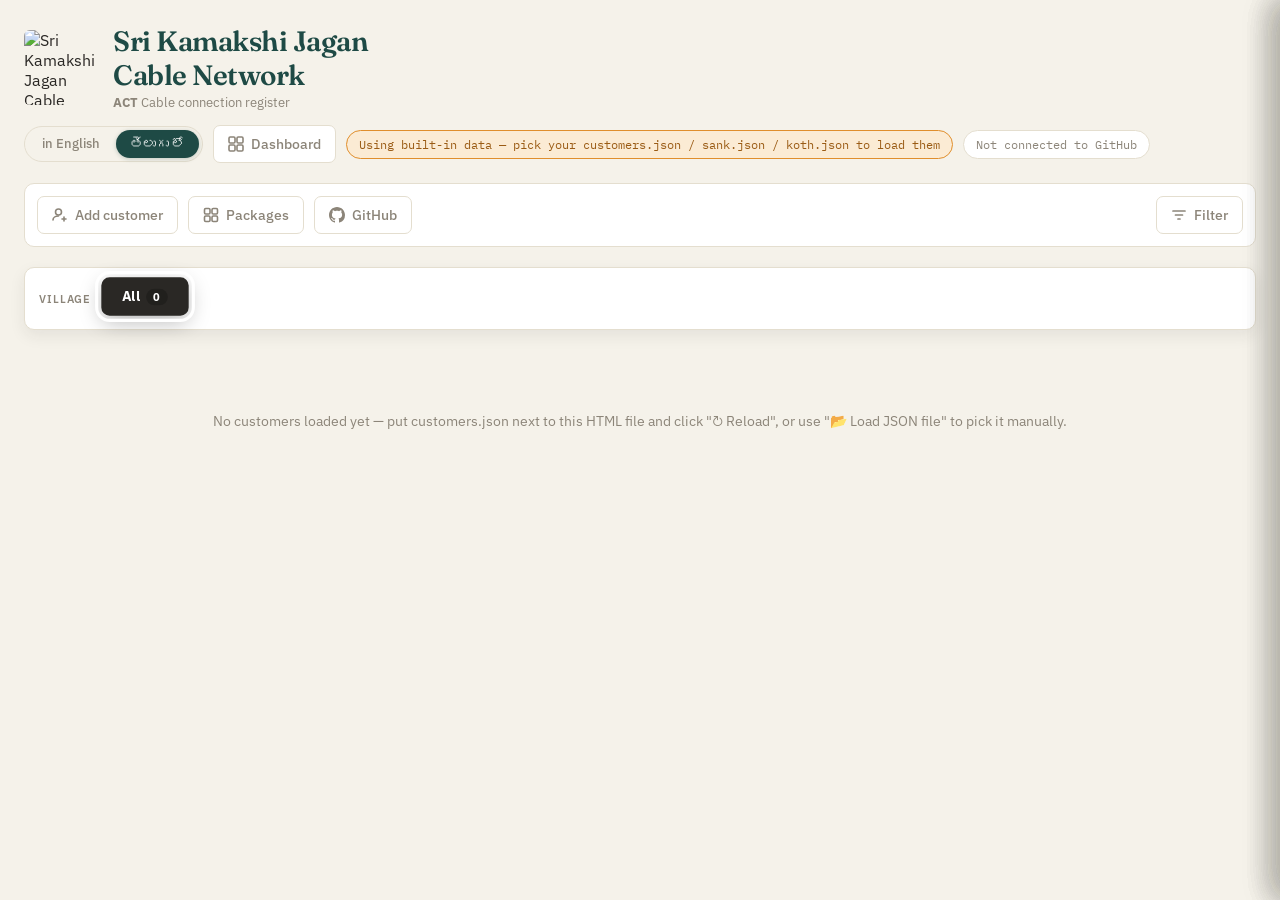
==== index.html @ 8966871b "Add files via upload" ====
<!DOCTYPE html>
<html lang="en">
<head>
<meta charset="UTF-8">
<meta name="viewport" content="width=device-width, initial-scale=1.0">
<title>SKJCN - ACT customers list</title>
<link rel="preconnect" href="https://fonts.googleapis.com">
<link rel="preconnect" href="https://fonts.gstatic.com" crossorigin>
<link href="https://fonts.googleapis.com/css2?family=Fraunces:opsz,wght@9..144,500;9..144,600;9..144,700&family=IBM+Plex+Sans:wght@400;500;600&family=IBM+Plex+Mono:wght@400;500&display=swap" rel="stylesheet">
<style>
  :root{
    --bg:#F5F2EA;
    --surface:#FFFFFF;
    --ink:#2A2825;
    --muted:#8C8579;
    --border:#E4DECF;
    --primary:#1E4A45;
    --primary-light:#2F6B63;
    --accent:#E08E2C;
    --accent-soft:#FBEBD4;
    --accent-ink:#9A5B14;
    --success:#4A7C59;
    --success-soft:#E4EFE6;
    --danger:#C1543A;
    --danger-soft:#F6E1DA;
    --radius:10px;
    --font-display:'Fraunces',serif;
    --font-body:'IBM Plex Sans',sans-serif;
    --font-mono:'IBM Plex Mono',monospace;
  }
  *{box-sizing:border-box;}
  body{
    margin:0;
    padding:24px;
    font-family:var(--font-body);
    background:var(--bg);
    color:var(--ink);
    -webkit-font-smoothing:antialiased;
  }
  .app{max-width:1240px;margin:0 auto;display:flex;flex-direction:column;gap:20px;}

  /* ── Collapsible top section (header + dashboard + toolbar) ──
     Used for "village focus mode": collapses away when a specific
     village is selected so the cards take over the screen. */
  .collapsible-top{
    display:grid;
    grid-template-rows:1fr;
    transition:grid-template-rows .38s cubic-bezier(.4,0,.2,1), opacity .28s ease, margin-bottom .38s ease;
    opacity:1;
    margin-bottom:0;
  }
  .collapsible-top.collapsed{
    grid-template-rows:0fr;
    opacity:0;
    margin-bottom:-20px; /* cancel out the .app flex gap so cards snap up flush */
    pointer-events:none;
  }
  .collapsible-inner{
    overflow:hidden;
    min-height:0;
    display:flex;flex-direction:column;gap:20px;
  }

  /* Topbar */
  .topbar{display:flex;justify-content:space-between;align-items:center;flex-wrap:wrap;gap:14px;}
  .brand{display:flex;align-items:center;gap:14px;}
  .brand img{flex-shrink:0;object-fit:contain;border-radius:6px;}
  .brand h1{font-family:var(--font-display);font-size:28px;font-weight:600;margin:0;color:var(--primary);letter-spacing:-0.5px;}
  .brand p{margin:2px 0 0;font-size:13px;color:var(--muted);}
  .topbar-actions{display:flex;gap:10px;align-items:center;flex-wrap:wrap;}
  .sync-pill{font-size:12px;padding:6px 12px;border-radius:99px;background:var(--surface);border:1px solid var(--border);color:var(--muted);font-family:var(--font-mono);}
  .sync-pill.connected{color:var(--success);border-color:var(--success);background:var(--success-soft);}
  .sync-pill.dirty{color:var(--accent-ink);border-color:var(--accent);background:var(--accent-soft);}

  /* Dashboard section collapse */
  .stats-grid{
    display:grid;grid-template-columns:repeat(auto-fit,minmax(150px,1fr));gap:12px;
    overflow:hidden;
    max-height:500px;
    opacity:1;
    transform:translateY(0);
    margin-top:0;
    transition:max-height .35s cubic-bezier(.4,0,.2,1),
               opacity .3s ease,
               transform .35s cubic-bezier(.4,0,.2,1),
               margin-top .35s cubic-bezier(.4,0,.2,1);
  }
  .stats-grid.hidden{
    max-height:0;
    opacity:0;
    transform:translateY(-8px);
    margin-top:-20px;
    gap:0;
    pointer-events:none;
  }
  .stat-card{background:var(--surface);border:1px solid var(--border);border-radius:var(--radius);padding:14px 18px;}
  .stat-value{display:block;font-family:var(--font-display);font-size:30px;font-weight:600;color:var(--primary);line-height:1.1;}
  .stat-label{font-size:11px;color:var(--muted);text-transform:uppercase;letter-spacing:.07em;margin-top:4px;display:block;}

  /* Toolbar */
  .toolbar{display:flex;gap:10px;flex-wrap:wrap;align-items:center;background:var(--surface);padding:12px;border-radius:var(--radius);border:1px solid var(--border);}
  /* Language toggle pill (dark/light mode style) */
  .lang-toggle{
    display:inline-flex;align-items:center;
    background:var(--bg);border:1px solid var(--border);
    border-radius:99px;padding:3px;gap:2px;
    flex-shrink:0;
  }
  .lang-option{
    font-family:var(--font-body);font-size:13px;font-weight:500;
    padding:6px 14px;border-radius:99px;border:none;
    cursor:pointer;transition:all .2s;line-height:1.2;
    background:transparent;color:var(--muted);
  }
  .lang-option.lang-active{
    background:var(--primary);color:#fff;
    box-shadow:0 1px 4px rgba(30,74,69,.25);
    cursor:default;
  }
  .lang-option:not(.lang-active):hover{
    background:var(--border);color:var(--ink);
  }
  .field{padding:9px 12px;border:1px solid var(--border);border-radius:7px;font-family:var(--font-body);font-size:14px;background:var(--bg);color:var(--ink);}
  .toolbar input[type=search]{flex:1 1 180px;}
  .toolbar select{flex:0 1 150px;}
  .spacer{flex:1;}

  /* Buttons */
  .btn{font-family:var(--font-body);font-size:14px;padding:9px 18px;border-radius:7px;border:1px solid transparent;cursor:pointer;font-weight:500;transition:all .15s;}
  .btn-primary{background:var(--primary);color:#fff;}
  .btn-primary:hover{background:var(--primary-light);}
  .btn-secondary{background:var(--accent-soft);color:var(--accent-ink);border-color:var(--accent);}
  .btn-secondary:hover{background:#f7dcb3;}
  .btn-ghost{background:transparent;color:var(--muted);border-color:var(--border);}
  .btn-ghost:hover{background:var(--bg);color:var(--ink);}
  .icon-btn{background:none;border:none;cursor:pointer;font-size:16px;padding:4px 6px;border-radius:5px;color:var(--muted);}
  .icon-btn:hover{background:var(--bg);color:var(--ink);}

  /* Signal status */
  .signal{display:inline-flex;align-items:flex-end;gap:2px;height:14px;}
  .signal span{width:3px;border-radius:1px;background:var(--border);display:block;}
  .signal span:nth-child(1){height:35%;}
  .signal span:nth-child(2){height:58%;}
  .signal span:nth-child(3){height:80%;}
  .signal span:nth-child(4){height:100%;}
  .signal.active span{background:var(--success);}
  .signal.inactive span:nth-child(1){background:var(--danger);}

  /* Card grid */
  .cards-wrap{display:flex;flex-direction:column;gap:0;}
  .cards-grid{
    display:flex;
    flex-wrap:wrap;
    align-items:flex-start;
    gap:14px;
    padding:0;
  }

  /* Each card is 100% on mobile/tablet, ~50% on laptop */
  .customer-card{
    background:var(--surface);
    border:1px solid var(--border);
    border-radius:var(--radius);
    overflow:hidden;
    flex: 1 1 100%;
  }
  @media(min-width:1024px){
    .customer-card{ flex: 1 1 calc(50% - 7px); max-width:calc(50% - 7px); }
  }

  /* Card face — always visible */
  .card-face{
    display:flex;
    align-items:center;
    gap:14px;
    padding:14px 16px;
    cursor:pointer;
    user-select:none;
    position:relative;
  }
  .card-face:hover{ background:var(--bg); }

  .card-avatar-wrap{
    position:relative;flex-shrink:0;
    width:54px;height:54px;
    display:flex;align-items:center;justify-content:center;
    border-radius:50%;
    padding:3px;
  }
  .card-avatar-wrap.active{ box-shadow:0 0 0 2.5px var(--success); }
  .card-avatar-wrap.inactive{ box-shadow:0 0 0 2.5px var(--danger); }
  .card-avatar{
    width:48px;height:48px;border-radius:50%;
    display:flex;align-items:center;justify-content:center;
    font-family:var(--font-mono);font-size:11px;font-weight:600;
    white-space:nowrap;overflow:hidden;text-overflow:ellipsis;
    padding:0 4px;
  }
  .card-main{ flex:1; min-width:0; }
  .card-name{
    font-size:15px;font-weight:600;color:var(--ink);
    white-space:nowrap;overflow:hidden;text-overflow:ellipsis;
  }
  .card-id{
    font-family:var(--font-mono);font-size:11.5px;color:var(--muted);margin-top:1px;
  }
  .card-price{
    font-family:var(--font-body);font-size:14px;font-weight:500;
    color:#2A2825;white-space:nowrap;flex-shrink:0;
    text-transform:uppercase;letter-spacing:.12em;
  }
  /* View Details button on card */
  .card-view-btn{
    flex-shrink:0;margin-left:6px;
    font-family:var(--font-body);font-size:12px;font-weight:500;
    padding:6px 12px;border-radius:7px;border:1px solid var(--border);
    background:var(--bg);color:var(--muted);cursor:pointer;
    transition:background .15s, color .15s, border-color .15s;
    white-space:nowrap;
  }
  .card-view-btn:hover{
    background:var(--primary);color:#fff;border-color:var(--primary);
  }
  /* Status dot on card face */
  .card-status-dot{
    width:8px;height:8px;border-radius:50%;flex-shrink:0;
    background:var(--border);
  }
  .card-status-dot.active{ background:var(--success); }
  .card-status-dot.inactive{ background:var(--danger); }




  .phone-copy{
    display:inline-flex;align-items:center;gap:6px;
    cursor:pointer;position:relative;
    border-radius:5px;padding:2px 6px;margin:-2px -6px;
    transition:background .15s;
  }
  .phone-copy:hover{ background:var(--bg); }
  .copy-icon{
    opacity:0;transition:opacity .15s;
    display:flex;align-items:center;
  }
  .phone-copy:hover .copy-icon{ opacity:1; }

  /* Clickable phone number → dial */
  .phone-link{
    color:var(--primary);text-decoration:none;font-family:var(--font-mono);font-size:12.5px;
    display:inline-flex;align-items:center;gap:4px;
    border-radius:5px;padding:2px 6px;margin:-2px -6px;
    transition:background .15s, color .15s;
  }
  .phone-link:hover{background:var(--success-soft);color:var(--success);}
  .copy-toast{
    position:fixed;bottom:24px;left:50%;transform:translateX(-50%);
    background:var(--ink);color:#fff;font-size:13px;font-family:var(--font-body);
    padding:8px 16px;border-radius:99px;pointer-events:none;
    opacity:0;transition:opacity .2s;z-index:999;white-space:nowrap;
  }
  .copy-toast.show{ opacity:1; }

  .empty-state{padding:48px 20px;text-align:center;color:var(--muted);font-size:14px;}
  .hidden{display:none !important;}

  /* Modals */
  .modal-overlay{position:fixed;inset:0;background:rgba(40,35,28,.45);display:flex;align-items:center;justify-content:center;padding:20px;z-index:50;}
  .modal{background:var(--surface);border-radius:var(--radius);padding:26px;max-width:580px;width:100%;max-height:88vh;overflow-y:auto;}
  .modal h2{font-family:var(--font-display);margin:0;color:var(--primary);font-size:22px;font-weight:600;}
  .hint{font-size:13px;color:var(--muted);margin:8px 0;line-height:1.5;}
  .form-grid{display:grid;grid-template-columns:1fr 1fr;gap:12px;margin:16px 0;}
  .form-grid label{display:flex;flex-direction:column;gap:5px;font-size:12px;color:var(--muted);font-weight:500;}
  .form-grid label.full{grid-column:1/-1;}
  .form-grid input,.form-grid select,.form-grid textarea{font-family:var(--font-body);padding:9px 11px;border:1px solid var(--border);border-radius:7px;font-size:14px;color:var(--ink);background:var(--bg);}
  .form-grid textarea{resize:vertical;min-height:60px;}
  .modal-actions{display:flex;justify-content:flex-end;gap:8px;margin-top:6px;flex-wrap:wrap;}

  .pkg-row{display:flex;align-items:center;justify-content:space-between;padding:10px 0;border-bottom:1px solid var(--border);font-size:14px;gap:10px;}
  .pkg-row:last-child{border-bottom:none;}

  .gh-log{font-family:var(--font-mono);font-size:12px;background:var(--bg);border:1px solid var(--border);border-radius:7px;padding:10px;min-height:40px;max-height:120px;overflow-y:auto;color:var(--muted);white-space:pre-wrap;margin-top:4px;}
  .gh-log.error{color:var(--danger);}

  /* Customer details modal */
  .details-modal{max-width:420px;}
  .status-badge{display:inline-block;font-size:12px;font-weight:600;padding:3px 10px;border-radius:99px;margin:6px 0 10px;}
  .status-badge.active{background:var(--success-soft);color:var(--success);}
  .status-badge.inactive{background:var(--danger-soft);color:var(--danger);}
  .detail-rows{display:flex;flex-direction:column;margin:6px 0 4px;}
  .detail-row{display:flex;justify-content:space-between;align-items:center;padding:9px 0;border-bottom:1px solid var(--border);font-size:14px;gap:10px;}
  .detail-row:last-child{border-bottom:none;}
  .detail-label{color:var(--muted);font-weight:600;text-transform:uppercase;font-size:11px;letter-spacing:.05em;white-space:nowrap;}
  .detail-value{color:var(--ink);text-align:right;}
  .detail-value.mono{font-family:var(--font-mono);font-weight:600;color:var(--primary);}
  .danger-text{color:var(--danger);border-color:var(--danger-soft);}
  .danger-text:hover{background:var(--danger-soft);}

  @media (max-width:640px){
    body{padding:14px;}
    .form-grid{grid-template-columns:1fr;}
    .modal{padding:18px;}
  }

  /* ── Filter icon button ── */
  .filter-btn{
    display:inline-flex;align-items:center;gap:7px;
    padding:9px 14px;border-radius:7px;
    border:1px solid var(--border);
    background:var(--surface);color:var(--muted);
    font-family:var(--font-body);font-size:14px;font-weight:500;
    cursor:pointer;transition:background .15s,color .15s,border-color .15s;
    flex-shrink:0;
  }
  .filter-btn:hover{ background:var(--bg);color:var(--ink); }
  .filter-btn.active{ background:var(--primary);color:#fff;border-color:var(--primary); }
  .filter-btn-badge{
    min-width:18px;height:18px;padding:0 5px;border-radius:99px;
    background:var(--accent);color:#fff;
    font-size:11px;font-weight:700;line-height:18px;text-align:center;
    display:none;
  }
  .filter-btn.active .filter-btn-badge{ background:rgba(255,255,255,0.3); }
  .filter-btn-badge.show{ display:inline-block; }

  /* ── Drawer overlay ── */
  .drawer-overlay{
    position:fixed;inset:0;
    background:rgba(42,40,37,.4);
    z-index:60;
    opacity:0;pointer-events:none;
    transition:opacity .25s ease;
  }
  .drawer-overlay.open{ opacity:1;pointer-events:auto; }

  /* ── Drawer panel ── */
  .drawer{
    position:fixed;top:0;right:0;bottom:0;
    width:300px;
    background:var(--surface);
    border-left:1px solid var(--border);
    box-shadow:-8px 0 32px rgba(42,40,37,.12);
    z-index:61;
    display:flex;flex-direction:column;
    transform:translateX(100%);
    transition:transform .28s cubic-bezier(.4,0,.2,1);
  }
  .drawer.open{ transform:translateX(0); }

  .drawer-header{
    display:flex;align-items:center;justify-content:space-between;
    padding:20px 20px 16px;
    border-bottom:1px solid var(--border);
    flex-shrink:0;
  }
  .drawer-title{
    font-family:var(--font-display);font-size:18px;font-weight:600;
    color:var(--primary);letter-spacing:-.3px;margin:0;
  }
  .drawer-close{
    width:32px;height:32px;border-radius:7px;
    border:1px solid var(--border);background:var(--bg);
    color:var(--muted);font-size:18px;line-height:1;
    cursor:pointer;display:flex;align-items:center;justify-content:center;
    transition:background .15s,color .15s;flex-shrink:0;
  }
  .drawer-close:hover{ background:var(--ink);color:#fff;border-color:var(--ink); }

  .drawer-body{
    flex:1;overflow-y:auto;
    padding:20px;
    display:flex;flex-direction:column;gap:18px;
  }

  .drawer-group{ display:flex;flex-direction:column;gap:6px; }
  .drawer-label{
    font-size:11px;font-weight:600;color:var(--muted);
    text-transform:uppercase;letter-spacing:.08em;
  }
  .drawer-input{
    width:100%;padding:9px 12px;
    border:1px solid var(--border);border-radius:7px;
    font-family:var(--font-body);font-size:14px;
    background:var(--bg);color:var(--ink);
    transition:border-color .15s,box-shadow .15s;
  }
  .drawer-input:focus{
    outline:none;border-color:var(--primary);
    box-shadow:0 0 0 3px rgba(30,74,69,.1);
  }

  .drawer-footer{
    padding:16px 20px;border-top:1px solid var(--border);
    display:flex;gap:8px;flex-shrink:0;
  }
  .drawer-footer .btn{ flex:1;text-align:center; }

  /* ── Village filter strip ── */
  .village-filter-strip{
    display:flex;
    flex-wrap:wrap;
    gap:8px;
    align-items:center;
    background:var(--surface);
    border:1px solid var(--border);
    border-radius:var(--radius);
    padding:12px 14px;
    position:sticky;
    top:0;
    z-index:40;
    box-shadow:0 6px 16px rgba(42,40,37,.08);
  }
  .village-filter-strip .vf-label{
    font-size:11px;font-weight:600;color:var(--muted);
    text-transform:uppercase;letter-spacing:.08em;
    margin-right:4px;flex-shrink:0;
    align-self:center;
  }
  .vf-btn{
    display:inline-flex;align-items:center;gap:6px;
    font-family:var(--font-body);font-size:13px;font-weight:700;
    padding:8px 18px;
    border-radius:8px;
    border:2px solid transparent;
    cursor:pointer;
    transition:transform .15s cubic-bezier(.4,0,.2,1),
               box-shadow .15s cubic-bezier(.4,0,.2,1),
               outline .1s,
               opacity .15s;
    white-space:nowrap;
    user-select:none;
    opacity:1;
    outline:3px solid transparent;
    outline-offset:2px;
  }
  .vf-btn:hover{
    transform:translateY(-2px);
    box-shadow:0 6px 18px rgba(0,0,0,.22);
  }
  .vf-btn:active{ transform:translateY(0); box-shadow:none; }

  /* Active state — thick glowing outline ring around the button */
  .vf-btn.vf-active{
    transform:translateY(-2px) scale(1.04);
    box-shadow:0 6px 20px rgba(0,0,0,.28);
    outline:3px solid currentColor;
    outline-offset:3px;
    opacity:1;
  }
  /* Inactive — slightly faded but fully readable */
  .vf-btn.vf-inactive{
    opacity:.6;
    box-shadow:none;
    transform:none;
  }
  .vf-btn.vf-inactive:hover{
    opacity:1;
    transform:translateY(-2px);
    box-shadow:0 6px 18px rgba(0,0,0,.22);
  }
  .vf-count{
    font-size:11px;font-weight:700;
    padding:1px 7px;border-radius:99px;
    background:rgba(0,0,0,.2);
    letter-spacing:.01em;
  }
</style>
</head>
<body>
<div class="app">

  <div class="collapsible-top" id="collapsibleTop">
  <div class="collapsible-inner">

  <header class="topbar">
    <div class="brand">
      <img src="tv.png" width="75" height="75" alt="Sri Kamakshi Jagan Cable Network logo">
      <div>
        <h1>Sri Kamakshi Jagan <br>Cable Network</h1>
        <p><b>ACT</b> Cable connection register</p>
      </div>
    </div>
    <div class="topbar-actions">
      <div class="lang-toggle" id="langToggle">
        <button class="lang-option" id="langEnBtn" onclick="setLang('en')" title="Show in English">in English</button>
        <button class="lang-option lang-active" id="langTeBtn" onclick="setLang('te')" title="తెలుగులో చూపించు">తెలుగు లో</button>
      </div>
      <button class="filter-btn" id="dashboardBtn" title="Toggle dashboard">
        <svg width="16" height="16" viewBox="0 0 16 16" fill="none" xmlns="http://www.w3.org/2000/svg">
          <rect x="1" y="1" width="6" height="6" rx="1.2" stroke="currentColor" stroke-width="1.6"/>
          <rect x="9" y="1" width="6" height="6" rx="1.2" stroke="currentColor" stroke-width="1.6"/>
          <rect x="1" y="9" width="6" height="6" rx="1.2" stroke="currentColor" stroke-width="1.6"/>
          <rect x="9" y="9" width="6" height="6" rx="1.2" stroke="currentColor" stroke-width="1.6"/>
        </svg>
        Dashboard
      </button>
      <span class="sync-pill" id="fileSyncStatus">Loading customers.json…</span>
      <span class="sync-pill" id="syncStatus">Not connected to GitHub</span>
      <input type="file" id="jsonFileInput" accept="application/json,.json" style="display:none;">
      <input type="file" id="sankFileInput" accept="application/json,.json" style="display:none;">
      <input type="file" id="kothFileInput" accept="application/json,.json" style="display:none;">
    </div>
  </header>

  <section class="stats-grid hidden" id="dashboardSection">
    <div class="stat-card"><span class="stat-value" id="statTotal">0</span><span class="stat-label">Total connections</span></div>
    <div class="stat-card"><span class="stat-value" id="statActive">0</span><span class="stat-label">Active</span></div>
    <div class="stat-card"><span class="stat-value" id="statInactive">0</span><span class="stat-label">Inactive</span></div>
    <div class="stat-card"><span class="stat-value" id="statVillages">0</span><span class="stat-label">Villages</span></div>
    <div class="stat-card"><span class="stat-value" id="statRevenue">₹0</span><span class="stat-label">Monthly revenue (active)</span></div>
  </section>

  <section class="toolbar">
    <button class="filter-btn" id="addCustomerBtn">
      <svg width="16" height="16" viewBox="0 0 16 16" fill="none" xmlns="http://www.w3.org/2000/svg">
        <circle cx="6.5" cy="5" r="3" stroke="currentColor" stroke-width="1.6"/>
        <path d="M1 13c0-2.5 2.5-4 5.5-4" stroke="currentColor" stroke-width="1.6" stroke-linecap="round"/>
        <path d="M12 10v4M10 12h4" stroke="currentColor" stroke-width="1.6" stroke-linecap="round"/>
      </svg>
      Add customer
    </button>
    <button class="filter-btn" id="managePackagesBtn">
      <svg width="16" height="16" viewBox="0 0 16 16" fill="none" xmlns="http://www.w3.org/2000/svg">
        <rect x="1.5" y="1.5" width="5.5" height="5.5" rx="1.2" stroke="currentColor" stroke-width="1.6"/>
        <rect x="9" y="1.5" width="5.5" height="5.5" rx="1.2" stroke="currentColor" stroke-width="1.6"/>
        <rect x="1.5" y="9" width="5.5" height="5.5" rx="1.2" stroke="currentColor" stroke-width="1.6"/>
        <rect x="9" y="9" width="5.5" height="5.5" rx="1.2" stroke="currentColor" stroke-width="1.6"/>
      </svg>
      Packages
    </button>
    <button class="filter-btn" id="ghDrawerBtn" title="GitHub &amp; file actions">
      <svg width="16" height="16" viewBox="0 0 16 16" fill="currentColor" xmlns="http://www.w3.org/2000/svg">
        <path fill-rule="evenodd" clip-rule="evenodd" d="M8 0C3.58 0 0 3.58 0 8c0 3.54 2.29 6.53 5.47 7.59.4.07.55-.17.55-.38 0-.19-.01-.82-.01-1.49-2.01.37-2.53-.49-2.69-.94-.09-.23-.48-.94-.82-1.13-.28-.15-.68-.52-.01-.53.63-.01 1.08.58 1.23.82.72 1.21 1.87.87 2.33.66.07-.52.28-.87.51-1.07-1.78-.2-3.64-.89-3.64-3.95 0-.87.31-1.59.82-2.15-.08-.2-.36-1.02.08-2.12 0 0 .67-.21 2.2.82.64-.18 1.32-.27 2-.27.68 0 1.36.09 2 .27 1.53-1.04 2.2-.82 2.2-.82.44 1.1.16 1.92.08 2.12.51.56.82 1.27.82 2.15 0 3.07-1.87 3.75-3.65 3.95.29.25.54.73.54 1.48 0 1.07-.01 1.93-.01 2.2 0 .21.15.46.55.38A8.013 8.013 0 0 0 16 8c0-4.42-3.58-8-8-8z"/>
      </svg>
      GitHub
    </button>
    <span class="spacer"></span>
    <button class="filter-btn" id="filterBtn" title="Search &amp; filter">
      <svg width="16" height="16" viewBox="0 0 16 16" fill="none" xmlns="http://www.w3.org/2000/svg">
        <path d="M2 4h12M4.5 8h7M7 12h2" stroke="currentColor" stroke-width="1.7" stroke-linecap="round"/>
      </svg>
      Filter
      <span class="filter-btn-badge" id="filterBtnBadge"></span>
    </button>
  </section>

  </div>
  </div>

  <section class="village-filter-strip" id="villageFilterStrip">
    <span class="vf-label">Village</span>
    <!-- populated by renderVillageFilter() -->
  </section>

  <section class="cards-wrap">
    <div class="cards-grid" id="cardsGrid"></div>
    <p class="empty-state hidden" id="emptyState">No connections match your filters.</p>
  </section>

</div>

<!-- Filter drawer -->
<div class="drawer-overlay" id="drawerOverlay"></div>
<aside class="drawer" id="filterDrawer">
  <div class="drawer-header">
    <h2 class="drawer-title">Filter &amp; Search</h2>
    <button class="drawer-close" id="drawerClose" title="Close">&#x2715;</button>
  </div>
  <div class="drawer-body">
    <div class="drawer-group">
      <label class="drawer-label" for="searchInput">Search</label>
      <input class="drawer-input" type="search" id="searchInput" placeholder="Name, phone or ID…">
    </div>
    <div class="drawer-group">
      <label class="drawer-label" for="villageFilter">Village</label>
      <select class="drawer-input" id="villageFilter"></select>
    </div>
    <div class="drawer-group">
      <label class="drawer-label" for="packageFilter">Package</label>
      <select class="drawer-input" id="packageFilter"></select>
    </div>
    <div class="drawer-group">
      <label class="drawer-label" for="statusFilter">Status</label>
      <select class="drawer-input" id="statusFilter">
        <option value="">All status</option>
        <option value="active">Active</option>
        <option value="inactive">Inactive</option>
      </select>
    </div>
  </div>
  <div class="drawer-footer">
    <button class="btn btn-ghost" id="drawerClearBtn">Clear all</button>
    <button class="btn btn-primary" id="drawerDoneBtn">Done</button>
  </div>
</aside>

<!-- Add / Edit customer drawer -->
<aside class="drawer" id="customerDrawer">
  <div class="drawer-header">
    <h2 class="drawer-title" id="customerModalTitle">Add customer</h2>
    <button class="drawer-close" id="cancelCustomerBtn" title="Close">&#x2715;</button>
  </div>
  <div class="drawer-body">
    <form id="customerForm" style="display:flex;flex-direction:column;gap:14px;">
      <div class="drawer-group">
        <label class="drawer-label" for="custName">Name</label>
        <input class="drawer-input" type="text" id="custName" required>
      </div>
      <div class="drawer-group">
        <label class="drawer-label" for="custPhone">Phone</label>
        <input class="drawer-input" type="tel" id="custPhone" required pattern="[0-9]{10}" title="10 digit mobile number">
      </div>
      <div class="drawer-group">
        <label class="drawer-label" for="custVillage">Village</label>
        <select class="drawer-input" id="custVillage" required></select>
      </div>
      <div class="drawer-group">
        <label class="drawer-label" for="custPackage">Package</label>
        <select class="drawer-input" id="custPackage"></select>
      </div>
      <div class="drawer-group">
        <label class="drawer-label" for="custStatus">Status</label>
        <select class="drawer-input" id="custStatus">
          <option value="active">Active</option>
          <option value="inactive">Inactive</option>
        </select>
      </div>
      <div class="drawer-group">
        <label class="drawer-label" for="custJoin">Joined</label>
        <input class="drawer-input" type="date" id="custJoin">
      </div>
      <div class="drawer-group">
        <label class="drawer-label" for="custExpiry">Expires</label>
        <input class="drawer-input" type="date" id="custExpiry">
      </div>
      <div class="drawer-group">
        <label class="drawer-label" for="custAddress">Address / notes</label>
        <textarea class="drawer-input" id="custAddress" style="resize:vertical;min-height:70px;"></textarea>
      </div>
      <div class="drawer-footer" style="padding:0;border:none;margin-top:4px;">
        <button type="submit" class="btn btn-primary" style="flex:1">Save customer</button>
      </div>
    </form>
  </div>
</aside>

<!-- Packages drawer -->
<aside class="drawer" id="packagesDrawer">
  <div class="drawer-header">
    <h2 class="drawer-title">Packages</h2>
    <button class="drawer-close" id="closePackagesBtn" title="Close">&#x2715;</button>
  </div>
  <div class="drawer-body">
    <p class="hint" style="margin:0">Package changes apply to every customer assigned to that package.</p>
    <div id="packagesList"></div>
    <div style="border-top:1px solid var(--border);padding-top:16px;display:flex;flex-direction:column;gap:12px;">
      <div class="drawer-group">
        <label class="drawer-label" for="pkgName">Name</label>
        <input class="drawer-input" type="text" id="pkgName" placeholder="e.g. Standard">
      </div>
      <div class="drawer-group">
        <label class="drawer-label" for="pkgSpeed">Speed</label>
        <input class="drawer-input" type="text" id="pkgSpeed" placeholder="e.g. 50 Mbps">
      </div>
      <div class="drawer-group">
        <label class="drawer-label" for="pkgPrice">Price (₹ / month)</label>
        <input class="drawer-input" type="number" id="pkgPrice" min="0" placeholder="e.g. 599">
      </div>
    </div>
  </div>
  <div class="drawer-footer">
    <button type="button" class="btn btn-secondary" id="addPackageBtn" style="flex:1">+ Add package</button>
  </div>
</aside>

<aside class="drawer" id="ghDrawer">
  <div class="drawer-header">
    <h2 class="drawer-title">GitHub &amp; Files</h2>
    <button class="drawer-close" id="closeGhDrawerBtn" title="Close">&#x2715;</button>
  </div>
  <div class="drawer-body">
    <p class="hint" style="margin:0">Load a register from your computer, re-check the files on disk, export, or connect to GitHub.</p>

    <div style="display:flex;flex-direction:column;gap:8px;">
      <label class="drawer-label">Local files</label>
      <button type="button" class="btn btn-ghost" id="loadJsonBtn" style="text-align:left;width:100%">📂 Load customers.json</button>
      <button type="button" class="btn btn-ghost" id="loadSankBtn" style="text-align:left;width:100%">📂 Load sank.json</button>
      <button type="button" class="btn btn-ghost" id="loadKothBtn" style="text-align:left;width:100%">📂 Load koth.json</button>
      <button type="button" class="btn btn-ghost" id="reloadJsonBtn" style="text-align:left;width:100%">↻ Reload from disk</button>
    </div>

    <div style="border-top:1px solid var(--border);padding-top:16px;display:flex;flex-direction:column;gap:8px;">
      <label class="drawer-label">Sync</label>
      <button type="button" class="btn btn-ghost" id="exportBtn" style="text-align:left;width:100%">⬇ Export JSON</button>
      <button type="button" class="btn btn-secondary" id="settingsBtn" style="text-align:left;width:100%">⚙ GitHub sync settings</button>
    </div>
  </div>
</aside>

<!-- GitHub settings modal -->
<div class="modal-overlay hidden" id="settingsModal">
  <div class="modal">
    <h2>GitHub sync</h2>
    <p class="hint">Connect this page to a GitHub repo to load and save the customer register as a JSON file. Use a fine-grained personal access token scoped only to this repo, with "Contents: Read and write" permission.</p>
    <div class="form-grid">
      <label>Repo owner
        <input type="text" id="ghOwner" placeholder="yourusername">
      </label>
      <label>Repository
        <input type="text" id="ghRepo" placeholder="my-customers">
      </label>
      <label>Customers file path
        <input type="text" id="ghPath" value="customers.json">
      </label>
      <label>Sankarapuram file path
        <input type="text" id="ghPathSank" value="sank.json">
      </label>
      <label>Kothuru file path
        <input type="text" id="ghPathKoth" value="koth.json">
      </label>
      <label>Branch
        <input type="text" id="ghBranch" value="main">
      </label>
      <label class="full">Personal access token
        <input type="password" id="ghToken" placeholder="ghp_…">
      </label>
    </div>
    <p class="hint">The token stays in this browser tab's memory only — it is never saved into this file or committed anywhere.</p>
    <div class="gh-log" id="ghLog">Ready.</div>
    <div class="modal-actions">
      <button type="button" class="btn btn-secondary" id="ghLoadBtn">Load from GitHub</button>
      <button type="button" class="btn btn-primary" id="ghSaveBtn">Save to GitHub</button>
      <button type="button" class="btn btn-ghost" id="closeSettingsBtn">Close</button>
    </div>
  </div>
</div>

<!-- Customer details modal -->
<div class="modal-overlay hidden" id="customerDetailsModal">
  <div class="modal details-modal" style="position:relative;">
    <button type="button" id="closeDetailsBtn" title="Close" style="
      position:absolute;top:14px;right:14px;
      background:var(--primary);border:none;cursor:pointer;
      font-size:18px;line-height:1;color:#fff;
      padding:0;border-radius:50%;
      display:flex;align-items:center;justify-content:center;
      width:34px;height:34px;
      transition:background .15s;
    " onmouseover="this.style.background='var(--primary-light)'"
       onmouseout="this.style.background='var(--primary)'">&#x2715;</button>
    <h2 id="detailsName">Customer</h2>
    <span class="status-badge" id="detailsStatus"></span>
    <div class="detail-rows" id="detailsRows"></div>
    <div style="display:flex;justify-content:space-between;align-items:center;margin-top:14px;gap:8px;">
      <button type="button" class="btn btn-ghost" id="detailsEditBtn">✎ Edit</button>
      <button type="button" class="btn btn-ghost danger-text" id="detailsDeleteBtn">Strike out</button>
    </div>
  </div>
</div>

<div class="copy-toast" id="copyToast">Copied!</div>

<script>
/* ---------------------------------------------------------------
   No data is stored in this file. Everything you see is loaded
   live from customers.json (next to this HTML file) — add, edit,
   or remove customers there and this page will pick it up.
--------------------------------------------------------------- */
const DEFAULT_DATA = {"packages":[],"customers":[],"villages":[]};
let appData = JSON.parse(JSON.stringify(DEFAULT_DATA));

let ghConfig = { owner:'', repo:'', path:'customers.json', sankPath:'sank.json', kothPath:'koth.json', branch:'main', token:'' };
let currentSha = null;       // sha for customers.json on GitHub
let currentShaSank = null;   // sha for sank.json on GitHub
let currentShaKoth = null;   // sha for koth.json on GitHub
let dirty = false;
let editingCustomerId = null;
let editingPackageId = null;

/* ---------------------------------------------------------------
   customers.json file sync
   - On load, tries to fetch customers.json sitting next to this
     HTML file (works when both files are served over http/https,
     e.g. via a local server or a web host).
   - Polls every few seconds and silently re-renders if the file
     on disk changed (skipped while you have unsaved edits open).
   - If fetch can't reach the file (most browsers block fetch()
     for local file:// pages), falls back to the "Load JSON file"
     picker below, which reads any customers.json you choose with
     no server needed.
--------------------------------------------------------------- */
const JSON_FILE_NAME = 'customers.json';
const SANK_FILE_NAME = 'sank.json';
const SANK_VILLAGE_ID = 'sank'; // villageId used for Sankarapuram in sank.json
const KOTH_FILE_NAME = 'koth.json';
const KOTH_VILLAGE_ID = 'koth'; // villageId used for Kothuru in koth.json
let lastLoadedJsonText = JSON.stringify(DEFAULT_DATA);
let lastLoadedSankText = null; // null = not loaded yet (sank.json is optional)
let lastLoadedKothText = null; // null = not loaded yet (koth.json is optional)
let fileSyncMode = 'pending'; // 'fetch' | 'manual' | 'pending'
let filePollTimer = null;

// Raw (untagged) data as last read from each file, kept so we can
// re-export each file in its own original shape.
let rawCustomersData = null;
let rawSankData = null;
let rawKothData = null;

function isValidRegister(parsed){
  return parsed && Array.isArray(parsed.customers) && Array.isArray(parsed.packages);
  // villages array is optional but supported
}

/* ---------------------------------------------------------------
   Merging customers.json + sank.json into one working appData.
   Every customer/village gets a hidden _file tag so we know which
   file it belongs to when saving, exporting, or syncing to GitHub.
--------------------------------------------------------------- */
function tagCustomers(list, file){
  return (list || []).map(c => ({ ...c, _file: file }));
}
function tagVillages(list, file){
  return (list || []).map(v => ({ ...v, _file: file }));
}
/* sank.json / koth.json use "id" (plain running number) + "box_no"
   (the actual box/meter number) instead of the single "box_id" field
   the rest of the app keys off of. Normalize here so cards, search,
   edit and delete all work the same way regardless of source file. */
function normalizeLegacyCustomer(c){
  const boxId = (c.box_no && String(c.box_no).trim()) ? c.box_no : c.id;
  return { ...c, box_id: boxId };
}
const normalizeSankCustomer = normalizeLegacyCustomer; // kept for backwards compatibility
function mergeRegisters(customersData, sankData, kothData){
  const base = customersData || DEFAULT_DATA;
  const sank = sankData || { packages: [], villages: [], customers: [] };
  const koth = kothData || { packages: [], villages: [], customers: [] };

  // Packages: merge by id, customers.json's version wins on conflict.
  const pkgMap = new Map();
  (base.packages || []).forEach(p => pkgMap.set(p.id, p));
  (sank.packages || []).forEach(p => { if (!pkgMap.has(p.id)) pkgMap.set(p.id, p); });
  (koth.packages || []).forEach(p => { if (!pkgMap.has(p.id)) pkgMap.set(p.id, p); });

  // Villages: merge by villageId, tag each with its source file.
  const villageMap = new Map();
  tagVillages(base.villages, JSON_FILE_NAME).forEach(v => villageMap.set(v.villageId, v));
  tagVillages(sank.villages, SANK_FILE_NAME).forEach(v => { if (!villageMap.has(v.villageId)) villageMap.set(v.villageId, v); });
  tagVillages(koth.villages, KOTH_FILE_NAME).forEach(v => { if (!villageMap.has(v.villageId)) villageMap.set(v.villageId, v); });

  const customers = [
    ...tagCustomers(base.customers, JSON_FILE_NAME),
    ...tagCustomers((sank.customers || []).map(normalizeLegacyCustomer), SANK_FILE_NAME),
    ...tagCustomers((koth.customers || []).map(normalizeLegacyCustomer), KOTH_FILE_NAME)
  ];

  return {
    packages: [...pkgMap.values()],
    villages: [...villageMap.values()],
    customers
  };
}
function stripFileTag(obj){
  const { _file, ...rest } = obj;
  return rest;
}
function stripLegacyNormalization(obj){
  const { _file, box_id, ...rest } = obj;
  return rest;
}
const stripSankNormalization = stripLegacyNormalization; // kept for backwards compatibility
/* Rebuild the three source-file objects (in their original shape)
   from the current merged appData — used for export & GitHub save. */
function splitAppDataByFile(){
  const custCustomers = appData.customers.filter(c => c._file !== SANK_FILE_NAME && c._file !== KOTH_FILE_NAME).map(stripFileTag);
  const sankCustomers  = appData.customers.filter(c => c._file === SANK_FILE_NAME).map(stripLegacyNormalization);
  const kothCustomers  = appData.customers.filter(c => c._file === KOTH_FILE_NAME).map(stripLegacyNormalization);
  const custVillages = appData.villages.filter(v => v._file !== SANK_FILE_NAME && v._file !== KOTH_FILE_NAME).map(stripFileTag);
  const sankVillages  = appData.villages.filter(v => v._file === SANK_FILE_NAME).map(stripFileTag);
  const kothVillages  = appData.villages.filter(v => v._file === KOTH_FILE_NAME).map(stripFileTag);
  const packages = appData.packages.map(p => ({ ...p }));

  const customersJson = { packages, villages: custVillages, customers: custCustomers };
  const sankJson = { packages, villages: sankVillages, customers: sankCustomers };
  const kothJson = { packages, villages: kothVillages, customers: kothCustomers };
  return { customersJson, sankJson, kothJson };
}

function setFileSyncStatus(text, kind){
  const pill = document.getElementById('fileSyncStatus');
  if (!pill) return;
  pill.textContent = text;
  pill.classList.remove('connected','dirty');
  if (kind === 'ok') pill.classList.add('connected');
  if (kind === 'warn') pill.classList.add('dirty');
}

async function fetchJsonFile(fileName){
  const res = await fetch(fileName + '?t=' + Date.now(), { cache: 'no-store' });
  if (!res.ok) throw new Error('HTTP ' + res.status);
  const text = await res.text();
  const parsed = JSON.parse(text);
  if (!isValidRegister(parsed)) throw new Error(`${fileName} is missing "customers"/"packages" arrays`);
  return { text, parsed };
}

async function fetchCustomersJson(silent){
  const custResult = await fetchJsonFile(JSON_FILE_NAME).catch(err => ({ error: err }));
  const sankResult = await fetchJsonFile(SANK_FILE_NAME).catch(err => ({ error: err }));
  const kothResult = await fetchJsonFile(KOTH_FILE_NAME).catch(err => ({ error: err }));

  if (custResult.error && sankResult.error && kothResult.error){
    if (!silent){
      setFileSyncStatus(`Couldn't auto-load ${JSON_FILE_NAME}, ${SANK_FILE_NAME} or ${KOTH_FILE_NAME} (${custResult.error.message}). Use the "📂 Load…" buttons instead.`, 'warn');
    }
    return false;
  }

  const custChanged = !custResult.error && custResult.text !== lastLoadedJsonText;
  const sankChanged = !sankResult.error && sankResult.text !== lastLoadedSankText;
  const kothChanged = !kothResult.error && kothResult.text !== lastLoadedKothText;

  if (!custChanged && !sankChanged && !kothChanged){
    if (!silent) setFileSyncStatus(`Synced with ${JSON_FILE_NAME}${sankResult.error ? '' : ' + ' + SANK_FILE_NAME}${kothResult.error ? '' : ' + ' + KOTH_FILE_NAME}`, 'ok');
    return true; // nothing changed
  }
  if (dirty){
    setFileSyncStatus(`Files changed on disk — click ↻ Reload to refresh (you have unsaved edits)`, 'warn');
    return true;
  }

  if (!custResult.error){ rawCustomersData = custResult.parsed; lastLoadedJsonText = custResult.text; }
  if (!sankResult.error){ rawSankData = sankResult.parsed; lastLoadedSankText = sankResult.text; }
  if (!kothResult.error){ rawKothData = kothResult.parsed; lastLoadedKothText = kothResult.text; }

  appData = mergeRegisters(rawCustomersData, rawSankData, rawKothData);
  fileSyncMode = 'fetch';
  render();
  const missing = [];
  if (sankResult.error) missing.push(SANK_FILE_NAME);
  if (kothResult.error) missing.push(KOTH_FILE_NAME);
  const note = missing.length ? ` (${missing.join(', ')} not found — that village won't show until it's loaded)` : '';
  setFileSyncStatus(`Synced with ${JSON_FILE_NAME} + ${SANK_FILE_NAME} + ${KOTH_FILE_NAME}${note} · ${new Date().toLocaleTimeString()}`, missing.length ? 'warn' : 'ok');
  return true;
}

function startFilePolling(){
  if (filePollTimer) clearInterval(filePollTimer);
  filePollTimer = setInterval(() => fetchCustomersJson(true), 4000);
}

async function initJsonFileSync(){
  const ok = await fetchCustomersJson(false);
  if (ok){
    startFilePolling();
  } else {
    fileSyncMode = 'manual';
    setFileSyncStatus(`Using built-in data — pick your ${JSON_FILE_NAME} / ${SANK_FILE_NAME} / ${KOTH_FILE_NAME} to load them`, 'warn');
  }
}

function loadJsonFromFile(file, target){
  const reader = new FileReader();
  reader.onload = () => {
    try {
      const text = String(reader.result);
      const parsed = JSON.parse(text);
      if (!isValidRegister(parsed)) throw new Error('Missing "customers"/"packages" arrays');
      if (target === 'sank'){
        rawSankData = parsed;
        lastLoadedSankText = text;
      } else if (target === 'koth'){
        rawKothData = parsed;
        lastLoadedKothText = text;
      } else {
        rawCustomersData = parsed;
        lastLoadedJsonText = text;
      }
      appData = mergeRegisters(rawCustomersData, rawSankData, rawKothData);
      dirty = false;
      fileSyncMode = 'manual';
      if (filePollTimer) clearInterval(filePollTimer);
      render();
      updateSyncPill();
      setFileSyncStatus(`Loaded ${file.name} · ${new Date().toLocaleTimeString()}`, 'ok');
    } catch(err){
      setFileSyncStatus(`Couldn't read that file: ${err.message}`, 'warn');
    }
  };
  reader.onerror = () => setFileSyncStatus('Could not read the selected file.', 'warn');
  reader.readAsText(file, 'utf-8');
}

const VILLAGE_PALETTE = [
  {bg:'#DCEDE9', fg:'#1E4A45'},
  {bg:'#FBEBD4', fg:'#9A5B14'},
  {bg:'#F6E1DA', fg:'#9C4A33'},
  {bg:'#E3EFE2', fg:'#3F6B4C'},
  {bg:'#E3E8EC', fg:'#45565E'},
];
let villageColorMap = {};
let activeVillageFilter = ''; // '' means All

/* ---------------------------------------------------------------
   Helpers
--------------------------------------------------------------- */
function escapeHtml(str){
  return String(str).replace(/[&<>"']/g, m=>({'&':'&amp;','<':'&lt;','>':'&gt;','"':'&quot;',"'":'&#39;'}[m]));
}
function formatINR(n){
  return '₹' + Number(n || 0).toLocaleString('en-IN');
}
function getUniqueVillages(){
  // Return villages array sorted by English name; fall back to deriving from customers if no villages array
  if (appData.villages && appData.villages.length){
    return [...appData.villages].sort((a,b)=>a.village_en.localeCompare(b.village_en));
  }
  // Legacy fallback: unique villageId strings from customers
  return [...new Set(appData.customers.map(c=>c.villageId).filter(Boolean))].sort()
    .map(id=>({ villageId: id, village_en: id, village_te: id }));
}
function getVillage(villageId){
  if (!appData.villages) return null;
  return appData.villages.find(v=>v.villageId===villageId) || null;
}
function getVillageName(villageId){
  const v = getVillage(villageId);
  if (!v) return villageId || '—';
  return teluguMode ? (v.village_te || v.village_en) : v.village_en;
}
function getPackage(id){
  return appData.packages.find(p=>p.id===id);
}
function buildVillageColors(){
  villageColorMap = {};
  getUniqueVillages().forEach((v,i)=>{
    const key = v.villageId || v;
    villageColorMap[key] = VILLAGE_PALETTE[i % VILLAGE_PALETTE.length];
  });
}
function utf8ToB64(str){ return btoa(unescape(encodeURIComponent(str))); }
function b64ToUtf8(str){ return decodeURIComponent(escape(atob(str))); }

/* ---------------------------------------------------------------
   Rendering
--------------------------------------------------------------- */
function render(){
  buildVillageColors();
  populateFilterOptions();
  renderVillageFilter();
  renderCards();
  updateStats();
}

// Village filter colors — vivid, distinct
const VF_COLORS = [
  { bg:'#1E4A45', fg:'#ffffff' }, // teal
  { bg:'#C1543A', fg:'#ffffff' }, // terracotta
  { bg:'#5B6EC1', fg:'#ffffff' }, // indigo
  { bg:'#7A9E3B', fg:'#ffffff' }, // green
  { bg:'#9B4FA5', fg:'#ffffff' }, // purple
  { bg:'#D4832A', fg:'#ffffff' }, // amber
];

function renderVillageFilter(){
  const strip = document.getElementById('villageFilterStrip');
  if (!strip) return;
  const villages = getUniqueVillages();

  // "All" button
  const allCount = appData.customers.filter(c => c.name).length;
  const allActive = activeVillageFilter === '';
  let html = `<div class="vf-btn ${allActive ? 'vf-active' : 'vf-inactive'}"
    style="background:${allActive ? '#2A2825' : '#E4DECF'};color:${allActive ? '#fff' : '#2A2825'};border-color:${allActive ? '#2A2825' : '#E4DECF'};"
    onclick="setVillageFilter('')">
    All <span class="vf-count">${allCount}</span>
  </div>`;

  villages.forEach((v, i) => {
    const col = VF_COLORS[i % VF_COLORS.length];
    const count = appData.customers.filter(c => c.villageId === v.villageId && c.name).length;
    const label = teluguMode ? (v.village_te || v.village_en) : v.village_en;
    const isActive = activeVillageFilter === v.villageId;
    html += `<div class="vf-btn ${isActive ? 'vf-active' : 'vf-inactive'}"
      style="background:${col.bg};color:${col.fg};border-color:${col.bg};"
      data-village-id="${escapeHtml(v.villageId)}"
      onclick="setVillageFilter('${escapeHtml(v.villageId)}')">
      ${escapeHtml(label)} <span class="vf-count">${count}</span>
    </div>`;
  });

  // Replace everything after the label span
  const label = strip.querySelector('.vf-label');
  strip.innerHTML = '';
  if (label) strip.appendChild(label);
  else strip.insertAdjacentHTML('afterbegin', '<span class="vf-label">Village</span>');
  strip.insertAdjacentHTML('beforeend', html);

  // "Bookmark" behavior: picking a specific village collapses the
  // header/dashboard/toolbar out of the way so the cards take over
  // the screen, right under the (sticky) village strip. Picking
  // "All" again brings the top section back.
  const collapsibleTop = document.getElementById('collapsibleTop');
  if (collapsibleTop){
    collapsibleTop.classList.toggle('collapsed', activeVillageFilter !== '');
  }
}

function setVillageFilter(villageId){
  activeVillageFilter = villageId;
  // Keep drawer select in sync
  const sel = document.getElementById('villageFilter');
  if (sel) {
    sel.value = villageId;
    // Update filter badge count
    const badge = document.getElementById('filterBtnBadge');
    if (badge) {
      const searchEl = document.getElementById('searchInput');
      let n = 0;
      if (searchEl && searchEl.value.trim()) n++;
      ['villageFilter','packageFilter','statusFilter'].forEach(id => {
        const el = document.getElementById(id);
        if (el && el.value) n++;
      });
      badge.textContent = n;
      badge.classList.toggle('show', n > 0);
    }
  }
  renderVillageFilter();
  renderCards();
}

function populateFilterOptions(){
  const villageFilter = document.getElementById('villageFilter');
  const packageFilter = document.getElementById('packageFilter');
  const keepVillage = villageFilter.value;
  const keepPackage = packageFilter.value;

  villageFilter.innerHTML = '<option value="">All villages</option>' +
    getUniqueVillages().map(v=>`<option value="${escapeHtml(v.villageId)}">${escapeHtml(teluguMode ? (v.village_te||v.village_en) : v.village_en)}</option>`).join('');
  packageFilter.innerHTML = '<option value="">All packages</option>' +
    appData.packages.map(p=>`<option value="${p.id}">${escapeHtml(p.name)}</option>`).join('');

  villageFilter.value = keepVillage;
  packageFilter.value = keepPackage;
}

function getFilteredCustomers(){
  const search = document.getElementById('searchInput').value.trim().toLowerCase();
  const village = activeVillageFilter !== '' ? activeVillageFilter : document.getElementById('villageFilter').value;
  const pkg = document.getElementById('packageFilter').value;
  const status = document.getElementById('statusFilter').value;
  return appData.customers.filter(c=>{
    if (search && !(
      c.name.toLowerCase().includes(search) ||
      c.phone.includes(search) ||
      c.box_id.toLowerCase().includes(search)
    )) return false;
    if (village && c.villageId !== village) return false;
    if (pkg && c.packageId !== pkg) return false;
    if (status && c.status !== status) return false;
    return true;
  });
}

function renderCards(){
  const grid = document.getElementById('cardsGrid');
  const empty = document.getElementById('emptyState');
  const list = getFilteredCustomers();

  if (list.length === 0){
    grid.innerHTML = '';
    empty.textContent = appData.customers.length === 0
      ? `No customers loaded yet — put customers.json next to this HTML file and click "↻ Reload", or use "📂 Load JSON file" to pick it manually.`
      : 'No connections match your filters.';
    empty.classList.remove('hidden');
    return;
  }
  empty.classList.add('hidden');

  grid.innerHTML = list.map(c=>{
    const pkg = getPackage(c.packageId);
    const vc = villageColorMap[c.villageId] || VILLAGE_PALETTE[0];
    const isActive = c.status === 'active';
    const price = pkg ? formatINR(pkg.price) : '—';
    const pkgLabel = pkg ? `${escapeHtml(pkg.name)}${pkg.speed ? ' · ' + escapeHtml(pkg.speed) : ''}` : '—';

    return `<div class="customer-card" id="card-${c.box_id}">
      <div class="card-face" style="cursor:default;">
        <div class="card-avatar-wrap ${isActive ? 'active' : 'inactive'}">
          <div class="card-avatar" style="background:${vc.bg};color:${vc.fg}">${escapeHtml(c.id !== undefined && c.id !== null && c.id !== '' ? c.id : c.box_id)}</div>
        </div>
        <div class="card-main">
          <div class="card-name">${escapeHtml(getDisplayName(c))}</div>
        </div>
        <button class="card-view-btn" data-box-id="${escapeHtml(c.box_id)}" title="View details">View details</button>
      </div>
    </div>`;
  }).join('');
}

/* ---------------------------------------------------------------
   Customer details — opens in a separate browser window instead
   of an inline dropdown/drawer.
--------------------------------------------------------------- */
/* ---------------------------------------------------------------
   Customer details — shown as an in-page modal (same tab), with
   its own close button, instead of a separate popup window/tab.
--------------------------------------------------------------- */
function openCustomerDetails(id){
  const c = appData.customers.find(x => String(x.box_id) === String(id));
  if (!c) return;
  const pkg = getPackage(c.packageId);
  const isActive = c.status === 'active';

  document.getElementById('detailsName').textContent = getDisplayName(c);

  const statusBadge = document.getElementById('detailsStatus');
  statusBadge.textContent = isActive ? 'Active' : 'Inactive';
  statusBadge.className = 'status-badge ' + (isActive ? 'active' : 'inactive');

  document.getElementById('detailsRows').innerHTML = `
    <div class="detail-row">
      <span class="detail-label">Box</span>
      <span class="detail-value mono">
        <span id="detailIdCopy" onclick="copyDetailId('${escapeHtml(c.box_id)}')" title="Click to copy Box No" style="
          display:inline-flex;align-items:center;gap:6px;
          cursor:pointer;padding:2px 7px;margin:-2px -7px;
          border-radius:5px;transition:background .15s;
        " onmouseover="this.style.background='var(--bg)'" onmouseout="this.style.background='transparent'">
          ${escapeHtml(c.box_id)}
          <span id="detailIdCopyIcon" style="display:none;align-items:center;color:var(--success);">
            <svg width="13" height="13" viewBox="0 0 13 13" fill="none" xmlns="http://www.w3.org/2000/svg"><polyline points="1.5,7 5,10.5 11.5,3" stroke="currentColor" stroke-width="1.6" stroke-linecap="round" stroke-linejoin="round"/></svg>
          </span>
        </span>
      </span>
    </div>
    <div class="detail-row">
      <span class="detail-label">Phone</span>
      <span class="detail-value">
        <a href="tel:${escapeHtml(c.phone)}" class="phone-link" title="Tap to call">
          <svg width="13" height="13" viewBox="0 0 13 13" fill="none" xmlns="http://www.w3.org/2000/svg"><path d="M11.5 9.2l-1.8-1.8a1 1 0 0 0-1.4 0l-.7.7a8.2 8.2 0 0 1-2.7-2.7l.7-.7a1 1 0 0 0 0-1.4L3.8 1.5a1 1 0 0 0-1.4 0L1.7 2.2C1 3 1.2 4.7 3.5 7s4 2.5 4.8 1.8l.7-.7a1 1 0 0 1 1.4 0l1.1 1.1a1 1 0 0 1 0 1.4l-.3.3c-.5.5-1.5.4-2.7-.1" stroke="currentColor" stroke-width="1.3" stroke-linecap="round"/></svg>
          ${escapeHtml(c.phone)}
        </a>
      </span>
    </div>
    <div class="detail-row"><span class="detail-label">Village</span><span class="detail-value">${escapeHtml(getVillageName(c.villageId))}</span></div>
    <div class="detail-row"><span class="detail-label">Package</span><span class="detail-value">${pkg ? escapeHtml(pkg.name) : '—'}</span></div>
    <div class="detail-row"><span class="detail-label">Price</span><span class="detail-value">${pkg ? escapeHtml(formatINR(pkg.price)) : '—'}</span></div>
    <div class="detail-row"><span class="detail-label">Balance</span><span class="detail-value">${escapeHtml(formatINR(c.balance || 0))}</span></div>
  `;

  document.getElementById('detailsEditBtn').onclick = ()=>{ closeCustomerDetails(); openCustomerModal(c.box_id); };
  document.getElementById('detailsDeleteBtn').onclick = ()=>{ closeCustomerDetails(); deleteCustomer(c.box_id); };

  document.getElementById('customerDetailsModal').classList.remove('hidden');
}

function closeCustomerDetails(){
  document.getElementById('customerDetailsModal').classList.add('hidden');
}

function updateStats(){
  const total = appData.customers.length;
  const active = appData.customers.filter(c=>c.status==='active').length;
  const inactive = total - active;
  const villages = getUniqueVillages().length;
  const revenue = appData.customers
    .filter(c=>c.status==='active')
    .reduce((sum,c)=>{
      const pkg = getPackage(c.packageId);
      return sum + (pkg ? pkg.price : 0);
    }, 0);

  document.getElementById('statTotal').textContent = total;
  document.getElementById('statActive').textContent = active;
  document.getElementById('statInactive').textContent = inactive;
  document.getElementById('statVillages').textContent = villages;
  document.getElementById('statRevenue').textContent = formatINR(revenue);
}

/* ---------------------------------------------------------------
   Telugu toggle
--------------------------------------------------------------- */
let teluguMode = true; // default: Telugu active

function setLang(lang){
  const enBtn = document.getElementById('langEnBtn');
  const teBtn = document.getElementById('langTeBtn');
  const wasTelugu = teluguMode;
  teluguMode = (lang === 'te');

  enBtn.classList.toggle('lang-active', !teluguMode);
  teBtn.classList.toggle('lang-active',  teluguMode);

  if (teluguMode && !wasTelugu){
    // Entering Telugu mode — ensure every customer has a telugu_name
    let added = false;
    appData.customers.forEach(c=>{
      if (!c.telugu_name){ c.telugu_name = 'అ'; added = true; }
    });
    if (added) markDirty();
  }
  render();
}

function getDisplayName(c){
  return teluguMode && c.telugu_name ? c.telugu_name : c.name;
}

function getDisplayVillage(c){
  return getVillageName(c.villageId);
}

/* ---------------------------------------------------------------
   Dirty / sync indicator
--------------------------------------------------------------- */
function markDirty(){
  dirty = true;
  updateSyncPill();
}
function updateSyncPill(){
  const pill = document.getElementById('syncStatus');
  pill.classList.remove('connected','dirty');
  if (ghConfig.owner && ghConfig.repo){
    if (dirty){
      pill.textContent = `${ghConfig.owner}/${ghConfig.repo} — unsaved changes`;
      pill.classList.add('dirty');
    } else {
      pill.textContent = `${ghConfig.owner}/${ghConfig.repo} — synced`;
      pill.classList.add('connected');
    }
  } else {
    pill.textContent = 'Not connected to GitHub';
  }
}

/* ---------------------------------------------------------------
   Customer CRUD
--------------------------------------------------------------- */
function toggleStatus(id){
  const c = appData.customers.find(c=>String(c.box_id)===String(id));
  if (!c) return;
  c.status = c.status === 'active' ? 'inactive' : 'active';
  render();
  markDirty();
}

function generateCustomerId(){
  const nums = appData.customers
    .filter(c => c._file !== SANK_FILE_NAME && c._file !== KOTH_FILE_NAME)
    .map(c => parseInt(String(c.box_id).replace(/\D/g,''), 10))
    .filter(n => !isNaN(n));
  const next = (nums.length ? Math.max(...nums) : 0) + 1;
  return 'C' + String(next).padStart(4,'0');
}
function generateSankId(){
  // sank.json uses plain incrementing integers as box_ids ("1", "2", …)
  const nums = appData.customers
    .filter(c => c._file === SANK_FILE_NAME)
    .map(c => parseInt(String(c.box_id), 10))
    .filter(n => !isNaN(n));
  const next = (nums.length ? Math.max(...nums) : 0) + 1;
  return String(next);
}
function generateKothId(){
  // koth.json uses plain incrementing integers as box_ids ("1", "2", …), same as sank.json
  const nums = appData.customers
    .filter(c => c._file === KOTH_FILE_NAME)
    .map(c => parseInt(String(c.box_id), 10))
    .filter(n => !isNaN(n));
  const next = (nums.length ? Math.max(...nums) : 0) + 1;
  return String(next);
}
function fileForVillage(villageId){
  if (villageId === SANK_VILLAGE_ID) return SANK_FILE_NAME;
  if (villageId === KOTH_VILLAGE_ID) return KOTH_FILE_NAME;
  return JSON_FILE_NAME;
}

function openCustomerModal(id=null){
  editingCustomerId = id;
  const title = document.getElementById('customerModalTitle');
  const pkgSelect = document.getElementById('custPackage');
  const villageSelect = document.getElementById('custVillage');

  pkgSelect.innerHTML = appData.packages
    .map(p=>`<option value="${p.id}">${escapeHtml(p.name)}${p.speed ? ' — ' + escapeHtml(p.speed) : ''} (${formatINR(p.price)})</option>`)
    .join('');

  villageSelect.innerHTML = '<option value="">— Select village —</option>' +
    getUniqueVillages().map(v=>`<option value="${escapeHtml(v.villageId)}">${escapeHtml(v.village_en)}${v.village_te ? ' / ' + escapeHtml(v.village_te) : ''}</option>`).join('');

  if (id){
    const c = appData.customers.find(c=>String(c.box_id)===String(id));
    title.textContent = `Edit customer — ${c.box_id}`;
    document.getElementById('custName').value = c.name;
    document.getElementById('custPhone').value = c.phone;
    document.getElementById('custVillage').value = c.villageId || '';
    document.getElementById('custPackage').value = c.packageId;
    document.getElementById('custStatus').value = c.status;
    document.getElementById('custJoin').value = c.joinDate || '';
    document.getElementById('custExpiry').value = c.expiryDate || '';
    document.getElementById('custAddress').value = c.address || '';
  } else {
    title.textContent = 'Add customer';
    document.getElementById('customerForm').reset();
    const today = new Date();
    const nextYear = new Date(today);
    nextYear.setFullYear(today.getFullYear() + 1);
    document.getElementById('custJoin').value = today.toISOString().slice(0,10);
    document.getElementById('custExpiry').value = nextYear.toISOString().slice(0,10);
    document.getElementById('custStatus').value = 'active';
    if (appData.packages.length) document.getElementById('custPackage').value = appData.packages[0].id;
  }
  openDrawer('customerDrawer');
}

function closeCustomerModal(){
  closeDrawer('customerDrawer');
  editingCustomerId = null;
}

function handleCustomerSubmit(e){
  e.preventDefault();
  const data = {
    name: document.getElementById('custName').value.trim(),
    phone: document.getElementById('custPhone').value.trim(),
    villageId: document.getElementById('custVillage').value.trim(),
    packageId: document.getElementById('custPackage').value,
    status: document.getElementById('custStatus').value,
    joinDate: document.getElementById('custJoin').value,
    expiryDate: document.getElementById('custExpiry').value,
    address: document.getElementById('custAddress').value.trim(),
  };

  const targetFile = fileForVillage(data.villageId);

  if (editingCustomerId){
    const c = appData.customers.find(c=>String(c.box_id)===String(editingCustomerId));
    Object.assign(c, data);
    c._file = targetFile; // move between customers.json / sank.json if village changed
  } else {
    data.box_id = targetFile === SANK_FILE_NAME ? generateSankId() : targetFile === KOTH_FILE_NAME ? generateKothId() : generateCustomerId();
    data._file = targetFile;
    appData.customers.push(data);
  }

  closeCustomerModal();
  render();
  markDirty();
}

function deleteCustomer(id){
  const c = appData.customers.find(c=>String(c.box_id)===String(id));
  if (!c) return;
  if (!confirm(`Remove ${c.name} (${c.box_id}) from the register? This cannot be undone here.`)) return;
  appData.customers = appData.customers.filter(c=>String(c.box_id)!==String(id));
  render();
  markDirty();
}

/* ---------------------------------------------------------------
   Package CRUD
--------------------------------------------------------------- */
function openPackagesModal(){
  editingPackageId = null;
  document.getElementById('pkgName').value = '';
  document.getElementById('pkgSpeed').value = '';
  document.getElementById('pkgPrice').value = '';
  document.getElementById('addPackageBtn').textContent = '+ Add package';
  renderPackagesList();
  openDrawer('packagesDrawer');
}

function closePackagesModal(){
  closeDrawer('packagesDrawer');
  render();
}

function renderPackagesList(){
  const list = document.getElementById('packagesList');
  if (appData.packages.length === 0){
    list.innerHTML = '<p class="hint">No packages yet — add one below.</p>';
    return;
  }
  list.innerHTML = appData.packages.map(p=>{
    const inUse = appData.customers.filter(c=>c.packageId===p.id).length;
    return `<div class="pkg-row">
      <div>
        <strong>${escapeHtml(p.name)}</strong>
        <span class="hint" style="margin:0"> — ${escapeHtml(p.speed)} • ${formatINR(p.price)}/mo • ${inUse} customer${inUse===1?'':'s'}</span>
      </div>
      <div>
        <button class="icon-btn" onclick="editPackage('${p.id}')" title="Edit">✎</button>
        <button class="icon-btn" onclick="deletePackage('${p.id}')" title="Delete">🗑</button>
      </div>
    </div>`;
  }).join('');
}

function editPackage(id){
  const p = appData.packages.find(p=>p.id===id);
  if (!p) return;
  editingPackageId = id;
  document.getElementById('pkgName').value = p.name;
  document.getElementById('pkgSpeed').value = p.speed;
  document.getElementById('pkgPrice').value = p.price;
  document.getElementById('addPackageBtn').textContent = 'Save package';
}

function deletePackage(id){
  const inUse = appData.customers.some(c=>c.packageId===id);
  if (inUse && !confirm('Some customers are on this package. Delete it anyway? Their row will show "—" for package until reassigned.')) return;
  appData.packages = appData.packages.filter(p=>p.id!==id);
  renderPackagesList();
  markDirty();
}

function handleAddPackage(){
  const name = document.getElementById('pkgName').value.trim();
  const speed = document.getElementById('pkgSpeed').value.trim();
  const price = parseFloat(document.getElementById('pkgPrice').value);

  if (!name || !speed || isNaN(price)){
    alert('Please fill in name, speed and price.');
    return;
  }

  if (editingPackageId){
    const p = appData.packages.find(p=>p.id===editingPackageId);
    Object.assign(p, { name, speed, price });
    editingPackageId = null;
    document.getElementById('addPackageBtn').textContent = '+ Add package';
  } else {
    appData.packages.push({ id: 'pkg' + Date.now(), name, speed, price });
  }

  document.getElementById('pkgName').value = '';
  document.getElementById('pkgSpeed').value = '';
  document.getElementById('pkgPrice').value = '';
  renderPackagesList();
  markDirty();
}

/* ---------------------------------------------------------------
   GitHub sync
--------------------------------------------------------------- */
function restoreGhConfig(){
  try {
    const saved = sessionStorage.getItem('skjcn_gh_config');
    if (saved){
      const cfg = JSON.parse(saved);
      Object.assign(ghConfig, cfg);
    }
  } catch(e){ /* storage unavailable — ignore */ }
}

function persistGhConfig(){
  try {
    const { token, ...rest } = ghConfig;
    sessionStorage.setItem('skjcn_gh_config', JSON.stringify(rest));
  } catch(e){ /* storage unavailable — ignore */ }
}

function openSettingsModal(){
  closeDrawer('ghDrawer');
  document.getElementById('ghOwner').value = ghConfig.owner;
  document.getElementById('ghRepo').value = ghConfig.repo;
  document.getElementById('ghPath').value = ghConfig.path;
  document.getElementById('ghPathSank').value = ghConfig.sankPath;
  document.getElementById('ghPathKoth').value = ghConfig.kothPath;
  document.getElementById('ghBranch').value = ghConfig.branch;
  document.getElementById('ghToken').value = ghConfig.token;
  document.getElementById('settingsModal').classList.remove('hidden');
}
function closeSettingsModal(){
  document.getElementById('settingsModal').classList.add('hidden');
}

function readGhFormToConfig(){
  ghConfig.owner = document.getElementById('ghOwner').value.trim();
  ghConfig.repo = document.getElementById('ghRepo').value.trim();
  ghConfig.path = document.getElementById('ghPath').value.trim() || 'customers.json';
  ghConfig.sankPath = document.getElementById('ghPathSank').value.trim() || 'sank.json';
  ghConfig.kothPath = document.getElementById('ghPathKoth').value.trim() || 'koth.json';
  ghConfig.branch = document.getElementById('ghBranch').value.trim() || 'main';
  ghConfig.token = document.getElementById('ghToken').value.trim();
}

function ghLog(msg, isError=false){
  const log = document.getElementById('ghLog');
  const time = new Date().toLocaleTimeString();
  log.textContent += `\n[${time}] ${msg}`;
  log.scrollTop = log.scrollHeight;
  log.classList.toggle('error', isError);
}

async function ghFetchFile(path){
  const url = `https://api.github.com/repos/${ghConfig.owner}/${ghConfig.repo}/contents/${encodeURIComponent(path)}?ref=${encodeURIComponent(ghConfig.branch)}`;
  const res = await fetch(url, {
    headers: { Authorization: `token ${ghConfig.token}`, Accept: 'application/vnd.github+json' }
  });
  if (res.status === 404) return { sha: null, parsed: null };
  if (!res.ok){
    const errJson = await res.json().catch(()=>({}));
    throw new Error(`${res.status} ${res.statusText}${errJson.message ? ' — ' + errJson.message : ''}`);
  }
  const json = await res.json();
  const content = b64ToUtf8(json.content.replace(/\n/g,''));
  const parsed = JSON.parse(content);
  if (!Array.isArray(parsed.customers) || !Array.isArray(parsed.packages)){
    throw new Error(`${path} does not look like a SKJCN register (expected "customers" and "packages" arrays).`);
  }
  return { sha: json.sha, parsed };
}

async function loadFromGitHub(){
  readGhFormToConfig();
  if (!ghConfig.owner || !ghConfig.repo || !ghConfig.token){
    ghLog('Please fill in owner, repo and token first.', true);
    return;
  }
  persistGhConfig();
  ghLog(`Loading ${ghConfig.path} + ${ghConfig.sankPath} + ${ghConfig.kothPath} from ${ghConfig.owner}/${ghConfig.repo}@${ghConfig.branch}…`);
  try {
    const custResult = await ghFetchFile(ghConfig.path);
    currentSha = custResult.sha;
    if (!custResult.parsed) ghLog(`${ghConfig.path} not found in repo yet — it will be created the first time you save.`);

    const sankResult = await ghFetchFile(ghConfig.sankPath);
    currentShaSank = sankResult.sha;
    if (!sankResult.parsed) ghLog(`${ghConfig.sankPath} not found in repo yet — it will be created the first time you save.`);

    const kothResult = await ghFetchFile(ghConfig.kothPath);
    currentShaKoth = kothResult.sha;
    if (!kothResult.parsed) ghLog(`${ghConfig.kothPath} not found in repo yet — it will be created the first time you save.`);

    rawCustomersData = custResult.parsed || DEFAULT_DATA;
    rawSankData = sankResult.parsed || { packages: [], villages: [], customers: [] };
    rawKothData = kothResult.parsed || { packages: [], villages: [], customers: [] };
    appData = mergeRegisters(rawCustomersData, rawSankData, rawKothData);
    dirty = false;
    render();
    updateSyncPill();
    ghLog(`Loaded ${appData.customers.length} customers and ${appData.packages.length} packages total.`);
  } catch(err){
    ghLog('Load failed: ' + err.message, true);
  }
}

async function ghPutFile(path, obj, sha){
  const url = `https://api.github.com/repos/${ghConfig.owner}/${ghConfig.repo}/contents/${encodeURIComponent(path)}`;
  const body = {
    message: `Update ${path} — ${new Date().toISOString()}`,
    content: utf8ToB64(JSON.stringify(obj, null, 2)),
    branch: ghConfig.branch,
  };
  if (sha) body.sha = sha;

  const res = await fetch(url, {
    method: 'PUT',
    headers: {
      Authorization: `token ${ghConfig.token}`,
      Accept: 'application/vnd.github+json',
      'Content-Type': 'application/json'
    },
    body: JSON.stringify(body)
  });
  if (!res.ok){
    const errJson = await res.json().catch(()=>({}));
    throw new Error(`${res.status} ${res.statusText}${errJson.message ? ' — ' + errJson.message : ''}`);
  }
  const json = await res.json();
  return json.content.sha;
}

async function saveToGitHub(){
  readGhFormToConfig();
  if (!ghConfig.owner || !ghConfig.repo || !ghConfig.token){
    ghLog('Please fill in owner, repo and token first.', true);
    return;
  }
  persistGhConfig();
  ghLog(`Saving to ${ghConfig.owner}/${ghConfig.repo} — ${ghConfig.path} & ${ghConfig.sankPath} & ${ghConfig.kothPath}…`);
  try {
    const { customersJson, sankJson, kothJson } = splitAppDataByFile();
    currentSha = await ghPutFile(ghConfig.path, customersJson, currentSha);
    ghLog(`Saved ${ghConfig.path} (${customersJson.customers.length} customers).`);
    currentShaSank = await ghPutFile(ghConfig.sankPath, sankJson, currentShaSank);
    ghLog(`Saved ${ghConfig.sankPath} (${sankJson.customers.length} customers).`);
    currentShaKoth = await ghPutFile(ghConfig.kothPath, kothJson, currentShaKoth);
    ghLog(`Saved ${ghConfig.kothPath} (${kothJson.customers.length} customers).`);
    dirty = false;
    updateSyncPill();
    ghLog('All files saved successfully.');
  } catch(err){
    ghLog('Save failed: ' + err.message, true);
  }
}

function downloadJson(obj, filename){
  const blob = new Blob([JSON.stringify(obj, null, 2)], { type: 'application/json' });
  const url = URL.createObjectURL(blob);
  const a = document.createElement('a');
  a.href = url;
  a.download = filename;
  document.body.appendChild(a);
  a.click();
  document.body.removeChild(a);
  URL.revokeObjectURL(url);
}

function exportJson(){
  const { customersJson, sankJson, kothJson } = splitAppDataByFile();
  downloadJson(customersJson, JSON_FILE_NAME);
  // Stagger the downloads slightly — some browsers block simultaneous
  // multi-file downloads triggered in the same tick.
  setTimeout(() => downloadJson(sankJson, SANK_FILE_NAME), 300);
  setTimeout(() => downloadJson(kothJson, KOTH_FILE_NAME), 600);
}

function copyPhone(phone){
  navigator.clipboard.writeText(phone).then(()=>{
    const toast = document.getElementById('copyToast');
    toast.textContent = phone + ' copied!';
    toast.classList.add('show');
    clearTimeout(copyPhone._t);
    copyPhone._t = setTimeout(()=>toast.classList.remove('show'), 2000);
  }).catch(()=>{
    const ta = document.createElement('textarea');
    ta.value = phone;
    ta.style.position='fixed';ta.style.opacity='0';
    document.body.appendChild(ta);ta.select();
    document.execCommand('copy');
    document.body.removeChild(ta);
    const toast = document.getElementById('copyToast');
    toast.textContent = phone + ' copied!';
    toast.classList.add('show');
    clearTimeout(copyPhone._t);
    copyPhone._t = setTimeout(()=>toast.classList.remove('show'), 2000);
  });
}

function copyDetailId(id){
  const doShow = () => {
    const icon = document.getElementById('detailIdCopyIcon');
    if (icon){ icon.style.display = 'inline-flex'; }
    const toast = document.getElementById('copyToast');
    toast.textContent = id + ' copied!';
    toast.classList.add('show');
    clearTimeout(copyDetailId._t);
    copyDetailId._t = setTimeout(()=>{
      toast.classList.remove('show');
      const icon = document.getElementById('detailIdCopyIcon');
      if (icon){ icon.style.display = 'none'; }
    }, 2000);
  };
  navigator.clipboard.writeText(id).then(doShow).catch(()=>{
    const ta = document.createElement('textarea');
    ta.value = id;
    ta.style.position='fixed';ta.style.opacity='0';
    document.body.appendChild(ta);ta.select();
    document.execCommand('copy');
    document.body.removeChild(ta);
    doShow();
  });
}

/* ---------------------------------------------------------------
   Wiring
--------------------------------------------------------------- */
function bindEvents(){
  document.getElementById('addCustomerBtn').addEventListener('click', ()=>openCustomerModal());
  document.getElementById('customerForm').addEventListener('submit', handleCustomerSubmit);

  document.getElementById('managePackagesBtn').addEventListener('click', openPackagesModal);
  document.getElementById('addPackageBtn').addEventListener('click', handleAddPackage);

  document.getElementById('settingsBtn').addEventListener('click', openSettingsModal);
  document.getElementById('closeSettingsBtn').addEventListener('click', closeSettingsModal);
  document.getElementById('ghLoadBtn').addEventListener('click', loadFromGitHub);
  document.getElementById('ghSaveBtn').addEventListener('click', saveToGitHub);

  document.getElementById('closeDetailsBtn').addEventListener('click', closeCustomerDetails);

  // View details buttons are rendered dynamically inside #cardsGrid, so we
  // use event delegation on the grid instead of inline onclick handlers.
  // This also avoids breaking when a box_id contains a quote or other
  // special character (inline onclick="...('${box_id}')" would silently
  // fail to fire in that case).
  document.getElementById('cardsGrid').addEventListener('click', (e)=>{
    const btn = e.target.closest('.card-view-btn');
    if (!btn) return;
    openCustomerDetails(btn.dataset.boxId);
  });

  document.getElementById('exportBtn').addEventListener('click', exportJson);

  document.getElementById('reloadJsonBtn').addEventListener('click', ()=>fetchCustomersJson(false));
  document.getElementById('loadJsonBtn').addEventListener('click', ()=>document.getElementById('jsonFileInput').click());
  document.getElementById('jsonFileInput').addEventListener('change', (e)=>{
    const file = e.target.files && e.target.files[0];
    if (file) loadJsonFromFile(file, 'customers');
    e.target.value = '';
  });
  document.getElementById('loadSankBtn').addEventListener('click', ()=>document.getElementById('sankFileInput').click());
  document.getElementById('sankFileInput').addEventListener('change', (e)=>{
    const file = e.target.files && e.target.files[0];
    if (file) loadJsonFromFile(file, 'sank');
    e.target.value = '';
  });
  document.getElementById('loadKothBtn').addEventListener('click', ()=>document.getElementById('kothFileInput').click());
  document.getElementById('kothFileInput').addEventListener('change', (e)=>{
    const file = e.target.files && e.target.files[0];
    if (file) loadJsonFromFile(file, 'koth');
    e.target.value = '';
  });

  document.querySelectorAll('.modal-overlay').forEach(ov=>{
    ov.addEventListener('click', (e)=>{ if (e.target === ov) ov.classList.add('hidden'); });
  });

  // GitHub & Files drawer
  document.getElementById('ghDrawerBtn').addEventListener('click', ()=>openDrawer('ghDrawer'));
  document.getElementById('closeGhDrawerBtn').addEventListener('click', ()=>closeDrawer('ghDrawer'));
}

restoreGhConfig();
updateSyncPill();
render();
bindEvents();
initJsonFileSync();

/* ── Unified drawer system ── */
const _overlay = document.getElementById('drawerOverlay');
let _activeDrawer = null;

function openDrawer(id){
  if (_activeDrawer) closeDrawer(_activeDrawer);
  const el = document.getElementById(id);
  if (!el) return;
  el.classList.add('open');
  _overlay.classList.add('open');
  _activeDrawer = id;
}
function closeDrawer(id){
  const el = document.getElementById(id || _activeDrawer);
  if (!el) return;
  el.classList.remove('open');
  _overlay.classList.remove('open');
  _activeDrawer = null;
}

// Overlay click closes whatever is open
_overlay.addEventListener('click', ()=> closeDrawer());
// Escape closes
document.addEventListener('keydown', e=>{ if(e.key==='Escape') closeDrawer(); });

/* ── Filter drawer specific ── */
(function(){
  const filterBtn = document.getElementById('filterBtn');
  const badge     = document.getElementById('filterBtnBadge');
  const closeBtn  = document.getElementById('drawerClose');
  const clearBtn  = document.getElementById('drawerClearBtn');
  const doneBtn   = document.getElementById('drawerDoneBtn');
  const searchEl  = document.getElementById('searchInput');
  const filterIds = ['villageFilter','packageFilter','statusFilter'];

  function updateBadge(){
    let n = 0;
    if(searchEl && searchEl.value.trim()) n++;
    filterIds.forEach(id=>{ const el=document.getElementById(id); if(el && el.value) n++; });
    badge.textContent = n;
    badge.classList.toggle('show', n > 0);
  }

  filterBtn.addEventListener('click', ()=>{
    openDrawer('filterDrawer');
    setTimeout(()=>{ if(searchEl) searchEl.focus(); }, 60);
  });
  closeBtn.addEventListener('click', ()=> closeDrawer('filterDrawer'));
  doneBtn.addEventListener('click',  ()=> closeDrawer('filterDrawer'));

  if(searchEl) searchEl.addEventListener('input', ()=>{ updateBadge(); renderCards(); });
  filterIds.forEach(id=>{
    const el=document.getElementById(id);
    if(el) el.addEventListener('change', ()=>{
      if(id === 'villageFilter'){
        activeVillageFilter = el.value;
        renderVillageFilter();
      }
      updateBadge(); renderCards();
    });
  });

  clearBtn.addEventListener('click', ()=>{
    if(searchEl) searchEl.value='';
    filterIds.forEach(id=>{ const el=document.getElementById(id); if(el) el.value=''; });
    activeVillageFilter = '';
    renderVillageFilter();
    updateBadge(); renderCards();
  });
})();

/* ── Dashboard toggle ── */
(function(){
  const btn     = document.getElementById('dashboardBtn');
  const section = document.getElementById('dashboardSection');

  btn.addEventListener('click', ()=>{
    const isHidden = section.classList.contains('hidden');
    section.classList.toggle('hidden', !isHidden);
    btn.classList.toggle('active', isHidden);
  });
})();

/* ── Customer drawer close btn ── */
document.getElementById('cancelCustomerBtn').addEventListener('click', closeCustomerModal);

/* ── Packages drawer close btn ── */
document.getElementById('closePackagesBtn').addEventListener('click', closePackagesModal);
</script>
</body>
</html>
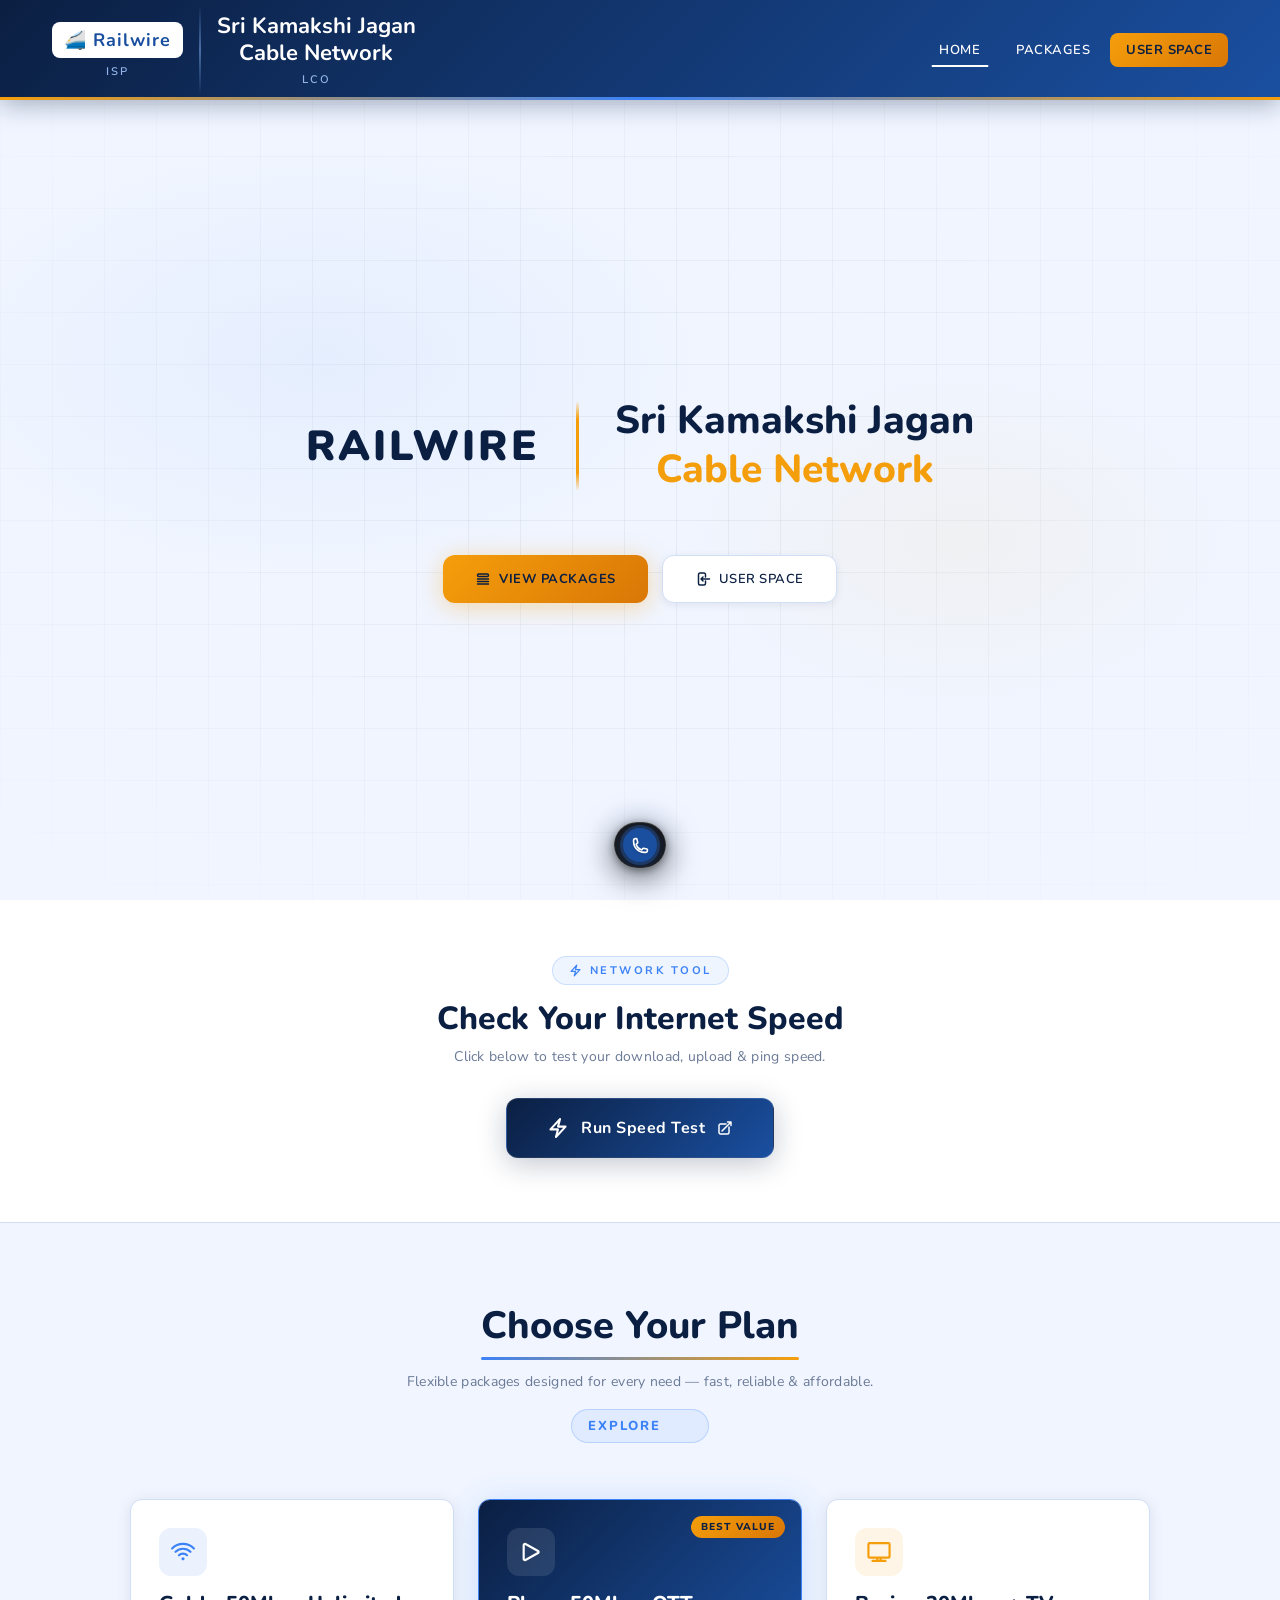
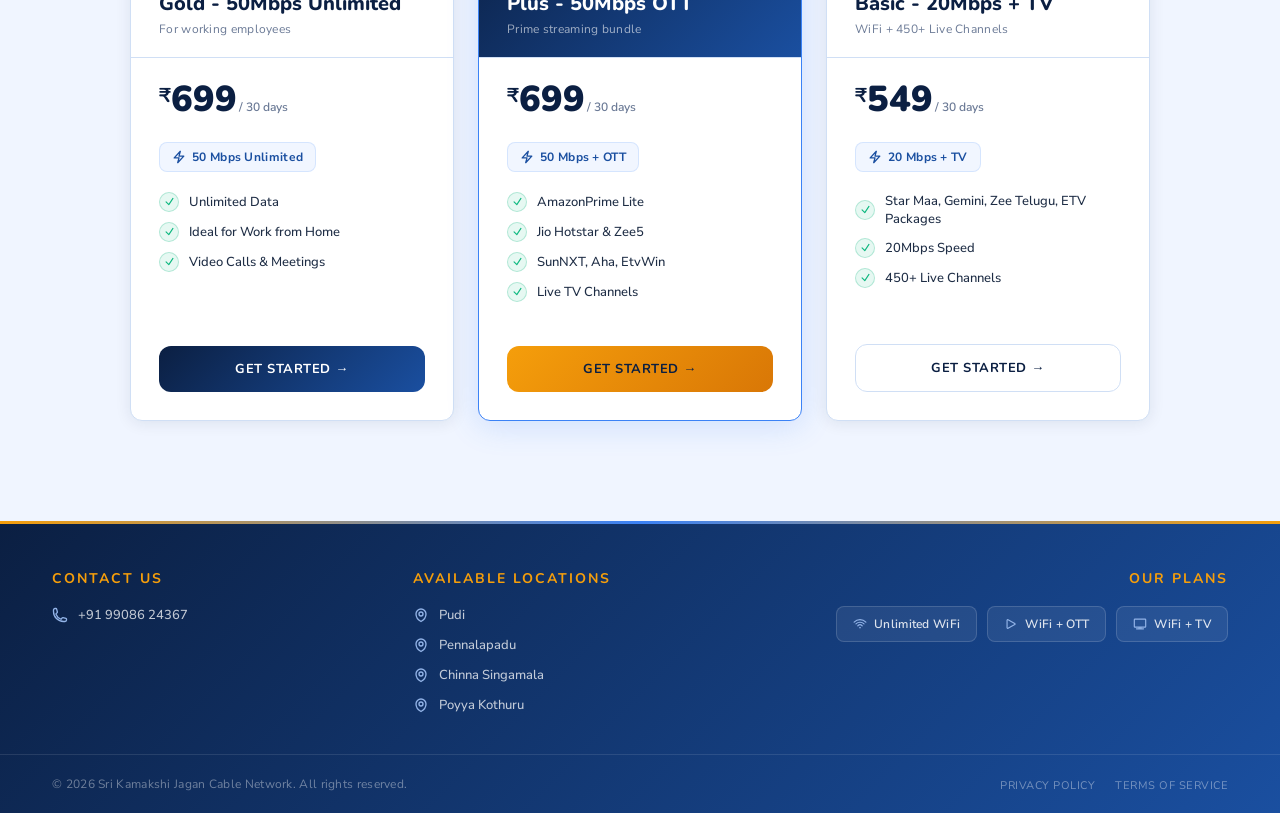
==== commit b301490d: "Add files via upload" ====
--- a/index.html
+++ b/index.html
@@ -1,1925 +1,1677 @@
 <!DOCTYPE html>
 <html lang="en">
 <head>
-<meta charset="UTF-8">
-<meta name="viewport" content="width=device-width, initial-scale=1.0">
-<title>SKJCN - ACT customers list</title>
-<link rel="preconnect" href="https://fonts.googleapis.com">
-<link rel="preconnect" href="https://fonts.gstatic.com" crossorigin>
-<link href="https://fonts.googleapis.com/css2?family=Fraunces:opsz,wght@9..144,500;9..144,600;9..144,700&family=IBM+Plex+Sans:wght@400;500;600&family=IBM+Plex+Mono:wght@400;500&display=swap" rel="stylesheet">
-<style>
-  :root{
-    --bg:#F5F2EA;
-    --surface:#FFFFFF;
-    --ink:#2A2825;
-    --muted:#8C8579;
-    --border:#E4DECF;
-    --primary:#1E4A45;
-    --primary-light:#2F6B63;
-    --accent:#E08E2C;
-    --accent-soft:#FBEBD4;
-    --accent-ink:#9A5B14;
-    --success:#4A7C59;
-    --success-soft:#E4EFE6;
-    --danger:#C1543A;
-    --danger-soft:#F6E1DA;
-    --radius:10px;
-    --font-display:'Fraunces',serif;
-    --font-body:'IBM Plex Sans',sans-serif;
-    --font-mono:'IBM Plex Mono',monospace;
-  }
-  *{box-sizing:border-box;}
-  body{
-    margin:0;
-    padding:24px;
-    font-family:var(--font-body);
-    background:var(--bg);
-    color:var(--ink);
-    -webkit-font-smoothing:antialiased;
-  }
-  .app{max-width:1240px;margin:0 auto;display:flex;flex-direction:column;gap:20px;}
-
-  /* ── Collapsible top section (header + dashboard + toolbar) ──
-     Used for "village focus mode": collapses away when a specific
-     village is selected so the cards take over the screen. */
-  .collapsible-top{
-    display:grid;
-    grid-template-rows:1fr;
-    transition:grid-template-rows .38s cubic-bezier(.4,0,.2,1), opacity .28s ease, margin-bottom .38s ease;
-    opacity:1;
-    margin-bottom:0;
-  }
-  .collapsible-top.collapsed{
-    grid-template-rows:0fr;
-    opacity:0;
-    margin-bottom:-20px; /* cancel out the .app flex gap so cards snap up flush */
-    pointer-events:none;
-  }
-  .collapsible-inner{
-    overflow:hidden;
-    min-height:0;
-    display:flex;flex-direction:column;gap:20px;
-  }
-
-  /* Topbar */
-  .topbar{display:flex;justify-content:space-between;align-items:center;flex-wrap:wrap;gap:14px;}
-  .brand{display:flex;align-items:center;gap:14px;}
-  .brand img{flex-shrink:0;object-fit:contain;border-radius:6px;}
-  .brand h1{font-family:var(--font-display);font-size:28px;font-weight:600;margin:0;color:var(--primary);letter-spacing:-0.5px;}
-  .brand p{margin:2px 0 0;font-size:13px;color:var(--muted);}
-  .topbar-actions{display:flex;gap:10px;align-items:center;flex-wrap:wrap;}
-  .sync-pill{font-size:12px;padding:6px 12px;border-radius:99px;background:var(--surface);border:1px solid var(--border);color:var(--muted);font-family:var(--font-mono);}
-  .sync-pill.connected{color:var(--success);border-color:var(--success);background:var(--success-soft);}
-  .sync-pill.dirty{color:var(--accent-ink);border-color:var(--accent);background:var(--accent-soft);}
-
-  /* Dashboard section collapse */
-  .stats-grid{
-    display:grid;grid-template-columns:repeat(auto-fit,minmax(150px,1fr));gap:12px;
-    overflow:hidden;
-    max-height:500px;
-    opacity:1;
-    transform:translateY(0);
-    margin-top:0;
-    transition:max-height .35s cubic-bezier(.4,0,.2,1),
-               opacity .3s ease,
-               transform .35s cubic-bezier(.4,0,.2,1),
-               margin-top .35s cubic-bezier(.4,0,.2,1);
-  }
-  .stats-grid.hidden{
-    max-height:0;
-    opacity:0;
-    transform:translateY(-8px);
-    margin-top:-20px;
-    gap:0;
-    pointer-events:none;
-  }
-  .stat-card{background:var(--surface);border:1px solid var(--border);border-radius:var(--radius);padding:14px 18px;}
-  .stat-value{display:block;font-family:var(--font-display);font-size:30px;font-weight:600;color:var(--primary);line-height:1.1;}
-  .stat-label{font-size:11px;color:var(--muted);text-transform:uppercase;letter-spacing:.07em;margin-top:4px;display:block;}
-
-  /* Toolbar */
-  .toolbar{display:flex;gap:10px;flex-wrap:wrap;align-items:center;background:var(--surface);padding:12px;border-radius:var(--radius);border:1px solid var(--border);}
-  /* Language toggle pill (dark/light mode style) */
-  .lang-toggle{
-    display:inline-flex;align-items:center;
-    background:var(--bg);border:1px solid var(--border);
-    border-radius:99px;padding:3px;gap:2px;
-    flex-shrink:0;
-  }
-  .lang-option{
-    font-family:var(--font-body);font-size:13px;font-weight:500;
-    padding:6px 14px;border-radius:99px;border:none;
-    cursor:pointer;transition:all .2s;line-height:1.2;
-    background:transparent;color:var(--muted);
-  }
-  .lang-option.lang-active{
-    background:var(--primary);color:#fff;
-    box-shadow:0 1px 4px rgba(30,74,69,.25);
-    cursor:default;
-  }
-  .lang-option:not(.lang-active):hover{
-    background:var(--border);color:var(--ink);
-  }
-  .field{padding:9px 12px;border:1px solid var(--border);border-radius:7px;font-family:var(--font-body);font-size:14px;background:var(--bg);color:var(--ink);}
-  .toolbar input[type=search]{flex:1 1 180px;}
-  .toolbar select{flex:0 1 150px;}
-  .spacer{flex:1;}
-
-  /* Buttons */
-  .btn{font-family:var(--font-body);font-size:14px;padding:9px 18px;border-radius:7px;border:1px solid transparent;cursor:pointer;font-weight:500;transition:all .15s;}
-  .btn-primary{background:var(--primary);color:#fff;}
-  .btn-primary:hover{background:var(--primary-light);}
-  .btn-secondary{background:var(--accent-soft);color:var(--accent-ink);border-color:var(--accent);}
-  .btn-secondary:hover{background:#f7dcb3;}
-  .btn-ghost{background:transparent;color:var(--muted);border-color:var(--border);}
-  .btn-ghost:hover{background:var(--bg);color:var(--ink);}
-  .icon-btn{background:none;border:none;cursor:pointer;font-size:16px;padding:4px 6px;border-radius:5px;color:var(--muted);}
-  .icon-btn:hover{background:var(--bg);color:var(--ink);}
-
-  /* Signal status */
-  .signal{display:inline-flex;align-items:flex-end;gap:2px;height:14px;}
-  .signal span{width:3px;border-radius:1px;background:var(--border);display:block;}
-  .signal span:nth-child(1){height:35%;}
-  .signal span:nth-child(2){height:58%;}
-  .signal span:nth-child(3){height:80%;}
-  .signal span:nth-child(4){height:100%;}
-  .signal.active span{background:var(--success);}
-  .signal.inactive span:nth-child(1){background:var(--danger);}
-
-  /* Card grid */
-  .cards-wrap{display:flex;flex-direction:column;gap:0;}
-  .cards-grid{
-    display:flex;
-    flex-wrap:wrap;
-    align-items:flex-start;
-    gap:14px;
-    padding:0;
-  }
-
-  /* Each card is 100% on mobile/tablet, ~50% on laptop */
-  .customer-card{
-    background:var(--surface);
-    border:1px solid var(--border);
-    border-radius:var(--radius);
-    overflow:hidden;
-    flex: 1 1 100%;
-  }
-  @media(min-width:1024px){
-    .customer-card{ flex: 1 1 calc(50% - 7px); max-width:calc(50% - 7px); }
-  }
-
-  /* Card face — always visible */
-  .card-face{
-    display:flex;
-    align-items:center;
-    gap:14px;
-    padding:14px 16px;
-    cursor:pointer;
-    user-select:none;
-    position:relative;
-  }
-  .card-face:hover{ background:var(--bg); }
-
-  .card-avatar-wrap{
-    position:relative;flex-shrink:0;
-    width:54px;height:54px;
-    display:flex;align-items:center;justify-content:center;
-    border-radius:50%;
-    padding:3px;
-  }
-  .card-avatar-wrap.active{ box-shadow:0 0 0 2.5px var(--success); }
-  .card-avatar-wrap.inactive{ box-shadow:0 0 0 2.5px var(--danger); }
-  .card-avatar{
-    width:48px;height:48px;border-radius:50%;
-    display:flex;align-items:center;justify-content:center;
-    font-family:var(--font-mono);font-size:11px;font-weight:600;
-    white-space:nowrap;overflow:hidden;text-overflow:ellipsis;
-    padding:0 4px;
-  }
-  .card-main{ flex:1; min-width:0; }
-  .card-name{
-    font-size:15px;font-weight:600;color:var(--ink);
-    white-space:nowrap;overflow:hidden;text-overflow:ellipsis;
-  }
-  .card-id{
-    font-family:var(--font-mono);font-size:11.5px;color:var(--muted);margin-top:1px;
-  }
-  .card-price{
-    font-family:var(--font-body);font-size:14px;font-weight:500;
-    color:#2A2825;white-space:nowrap;flex-shrink:0;
-    text-transform:uppercase;letter-spacing:.12em;
-  }
-  /* View Details button on card */
-  .card-view-btn{
-    flex-shrink:0;margin-left:6px;
-    font-family:var(--font-body);font-size:12px;font-weight:500;
-    padding:6px 12px;border-radius:7px;border:1px solid var(--border);
-    background:var(--bg);color:var(--muted);cursor:pointer;
-    transition:background .15s, color .15s, border-color .15s;
-    white-space:nowrap;
-  }
-  .card-view-btn:hover{
-    background:var(--primary);color:#fff;border-color:var(--primary);
-  }
-  /* Status dot on card face */
-  .card-status-dot{
-    width:8px;height:8px;border-radius:50%;flex-shrink:0;
-    background:var(--border);
-  }
-  .card-status-dot.active{ background:var(--success); }
-  .card-status-dot.inactive{ background:var(--danger); }
-
-
-
-
-  .phone-copy{
-    display:inline-flex;align-items:center;gap:6px;
-    cursor:pointer;position:relative;
-    border-radius:5px;padding:2px 6px;margin:-2px -6px;
-    transition:background .15s;
-  }
-  .phone-copy:hover{ background:var(--bg); }
-  .copy-icon{
-    opacity:0;transition:opacity .15s;
-    display:flex;align-items:center;
-  }
-  .phone-copy:hover .copy-icon{ opacity:1; }
-
-  /* Clickable phone number → dial */
-  .phone-link{
-    color:var(--primary);text-decoration:none;font-family:var(--font-mono);font-size:12.5px;
-    display:inline-flex;align-items:center;gap:4px;
-    border-radius:5px;padding:2px 6px;margin:-2px -6px;
-    transition:background .15s, color .15s;
-  }
-  .phone-link:hover{background:var(--success-soft);color:var(--success);}
-  .copy-toast{
-    position:fixed;bottom:24px;left:50%;transform:translateX(-50%);
-    background:var(--ink);color:#fff;font-size:13px;font-family:var(--font-body);
-    padding:8px 16px;border-radius:99px;pointer-events:none;
-    opacity:0;transition:opacity .2s;z-index:999;white-space:nowrap;
-  }
-  .copy-toast.show{ opacity:1; }
-
-  .empty-state{padding:48px 20px;text-align:center;color:var(--muted);font-size:14px;}
-  .hidden{display:none !important;}
-
-  /* Modals */
-  .modal-overlay{position:fixed;inset:0;background:rgba(40,35,28,.45);display:flex;align-items:center;justify-content:center;padding:20px;z-index:50;}
-  .modal{background:var(--surface);border-radius:var(--radius);padding:26px;max-width:580px;width:100%;max-height:88vh;overflow-y:auto;}
-  .modal h2{font-family:var(--font-display);margin:0;color:var(--primary);font-size:22px;font-weight:600;}
-  .hint{font-size:13px;color:var(--muted);margin:8px 0;line-height:1.5;}
-  .form-grid{display:grid;grid-template-columns:1fr 1fr;gap:12px;margin:16px 0;}
-  .form-grid label{display:flex;flex-direction:column;gap:5px;font-size:12px;color:var(--muted);font-weight:500;}
-  .form-grid label.full{grid-column:1/-1;}
-  .form-grid input,.form-grid select,.form-grid textarea{font-family:var(--font-body);padding:9px 11px;border:1px solid var(--border);border-radius:7px;font-size:14px;color:var(--ink);background:var(--bg);}
-  .form-grid textarea{resize:vertical;min-height:60px;}
-  .modal-actions{display:flex;justify-content:flex-end;gap:8px;margin-top:6px;flex-wrap:wrap;}
-
-  .pkg-row{display:flex;align-items:center;justify-content:space-between;padding:10px 0;border-bottom:1px solid var(--border);font-size:14px;gap:10px;}
-  .pkg-row:last-child{border-bottom:none;}
-
-  .gh-log{font-family:var(--font-mono);font-size:12px;background:var(--bg);border:1px solid var(--border);border-radius:7px;padding:10px;min-height:40px;max-height:120px;overflow-y:auto;color:var(--muted);white-space:pre-wrap;margin-top:4px;}
-  .gh-log.error{color:var(--danger);}
-
-  /* Customer details modal */
-  .details-modal{max-width:420px;}
-  .status-badge{display:inline-block;font-size:12px;font-weight:600;padding:3px 10px;border-radius:99px;margin:6px 0 10px;}
-  .status-badge.active{background:var(--success-soft);color:var(--success);}
-  .status-badge.inactive{background:var(--danger-soft);color:var(--danger);}
-  .detail-rows{display:flex;flex-direction:column;margin:6px 0 4px;}
-  .detail-row{display:flex;justify-content:space-between;align-items:center;padding:9px 0;border-bottom:1px solid var(--border);font-size:14px;gap:10px;}
-  .detail-row:last-child{border-bottom:none;}
-  .detail-label{color:var(--muted);font-weight:600;text-transform:uppercase;font-size:11px;letter-spacing:.05em;white-space:nowrap;}
-  .detail-value{color:var(--ink);text-align:right;}
-  .detail-value.mono{font-family:var(--font-mono);font-weight:600;color:var(--primary);}
-  .danger-text{color:var(--danger);border-color:var(--danger-soft);}
-  .danger-text:hover{background:var(--danger-soft);}
-
-  @media (max-width:640px){
-    body{padding:14px;}
-    .form-grid{grid-template-columns:1fr;}
-    .modal{padding:18px;}
-  }
-
-  /* ── Filter icon button ── */
-  .filter-btn{
-    display:inline-flex;align-items:center;gap:7px;
-    padding:9px 14px;border-radius:7px;
-    border:1px solid var(--border);
-    background:var(--surface);color:var(--muted);
-    font-family:var(--font-body);font-size:14px;font-weight:500;
-    cursor:pointer;transition:background .15s,color .15s,border-color .15s;
-    flex-shrink:0;
-  }
-  .filter-btn:hover{ background:var(--bg);color:var(--ink); }
-  .filter-btn.active{ background:var(--primary);color:#fff;border-color:var(--primary); }
-  .filter-btn-badge{
-    min-width:18px;height:18px;padding:0 5px;border-radius:99px;
-    background:var(--accent);color:#fff;
-    font-size:11px;font-weight:700;line-height:18px;text-align:center;
-    display:none;
-  }
-  .filter-btn.active .filter-btn-badge{ background:rgba(255,255,255,0.3); }
-  .filter-btn-badge.show{ display:inline-block; }
-
-  /* ── Drawer overlay ── */
-  .drawer-overlay{
-    position:fixed;inset:0;
-    background:rgba(42,40,37,.4);
-    z-index:60;
-    opacity:0;pointer-events:none;
-    transition:opacity .25s ease;
-  }
-  .drawer-overlay.open{ opacity:1;pointer-events:auto; }
-
-  /* ── Drawer panel ── */
-  .drawer{
-    position:fixed;top:0;right:0;bottom:0;
-    width:300px;
-    background:var(--surface);
-    border-left:1px solid var(--border);
-    box-shadow:-8px 0 32px rgba(42,40,37,.12);
-    z-index:61;
-    display:flex;flex-direction:column;
-    transform:translateX(100%);
-    transition:transform .28s cubic-bezier(.4,0,.2,1);
-  }
-  .drawer.open{ transform:translateX(0); }
-
-  .drawer-header{
-    display:flex;align-items:center;justify-content:space-between;
-    padding:20px 20px 16px;
-    border-bottom:1px solid var(--border);
-    flex-shrink:0;
-  }
-  .drawer-title{
-    font-family:var(--font-display);font-size:18px;font-weight:600;
-    color:var(--primary);letter-spacing:-.3px;margin:0;
-  }
-  .drawer-close{
-    width:32px;height:32px;border-radius:7px;
-    border:1px solid var(--border);background:var(--bg);
-    color:var(--muted);font-size:18px;line-height:1;
-    cursor:pointer;display:flex;align-items:center;justify-content:center;
-    transition:background .15s,color .15s;flex-shrink:0;
-  }
-  .drawer-close:hover{ background:var(--ink);color:#fff;border-color:var(--ink); }
-
-  .drawer-body{
-    flex:1;overflow-y:auto;
-    padding:20px;
-    display:flex;flex-direction:column;gap:18px;
-  }
-
-  .drawer-group{ display:flex;flex-direction:column;gap:6px; }
-  .drawer-label{
-    font-size:11px;font-weight:600;color:var(--muted);
-    text-transform:uppercase;letter-spacing:.08em;
-  }
-  .drawer-input{
-    width:100%;padding:9px 12px;
-    border:1px solid var(--border);border-radius:7px;
-    font-family:var(--font-body);font-size:14px;
-    background:var(--bg);color:var(--ink);
-    transition:border-color .15s,box-shadow .15s;
-  }
-  .drawer-input:focus{
-    outline:none;border-color:var(--primary);
-    box-shadow:0 0 0 3px rgba(30,74,69,.1);
-  }
-
-  .drawer-footer{
-    padding:16px 20px;border-top:1px solid var(--border);
-    display:flex;gap:8px;flex-shrink:0;
-  }
-  .drawer-footer .btn{ flex:1;text-align:center; }
-
-  /* ── Village filter strip ── */
-  .village-filter-strip{
-    display:flex;
-    flex-wrap:wrap;
-    gap:8px;
-    align-items:center;
-    background:var(--surface);
-    border:1px solid var(--border);
-    border-radius:var(--radius);
-    padding:12px 14px;
-    position:sticky;
-    top:0;
-    z-index:40;
-    box-shadow:0 6px 16px rgba(42,40,37,.08);
-  }
-  .village-filter-strip .vf-label{
-    font-size:11px;font-weight:600;color:var(--muted);
-    text-transform:uppercase;letter-spacing:.08em;
-    margin-right:4px;flex-shrink:0;
-    align-self:center;
-  }
-  .vf-btn{
-    display:inline-flex;align-items:center;gap:6px;
-    font-family:var(--font-body);font-size:13px;font-weight:700;
-    padding:8px 18px;
-    border-radius:8px;
-    border:2px solid transparent;
-    cursor:pointer;
-    transition:transform .15s cubic-bezier(.4,0,.2,1),
-               box-shadow .15s cubic-bezier(.4,0,.2,1),
-               outline .1s,
-               opacity .15s;
-    white-space:nowrap;
-    user-select:none;
-    opacity:1;
-    outline:3px solid transparent;
-    outline-offset:2px;
-  }
-  .vf-btn:hover{
-    transform:translateY(-2px);
-    box-shadow:0 6px 18px rgba(0,0,0,.22);
-  }
-  .vf-btn:active{ transform:translateY(0); box-shadow:none; }
-
-  /* Active state — thick glowing outline ring around the button */
-  .vf-btn.vf-active{
-    transform:translateY(-2px) scale(1.04);
-    box-shadow:0 6px 20px rgba(0,0,0,.28);
-    outline:3px solid currentColor;
-    outline-offset:3px;
-    opacity:1;
-  }
-  /* Inactive — slightly faded but fully readable */
-  .vf-btn.vf-inactive{
-    opacity:.6;
-    box-shadow:none;
-    transform:none;
-  }
-  .vf-btn.vf-inactive:hover{
-    opacity:1;
-    transform:translateY(-2px);
-    box-shadow:0 6px 18px rgba(0,0,0,.22);
-  }
-  .vf-count{
-    font-size:11px;font-weight:700;
-    padding:1px 7px;border-radius:99px;
-    background:rgba(0,0,0,.2);
-    letter-spacing:.01em;
-  }
-</style>
+  <meta charset="UTF-8" />
+  <meta name="viewport" content="width=device-width, initial-scale=1.0"/>
+  <title>Sri Kamakshi Jagan Cable Network</title>
+  <link rel="preconnect" href="https://fonts.googleapis.com">
+  <link href="https://fonts.googleapis.com/css2?family=Nunito:wght@400;500;600;700;800;900&family=Nunito+Sans:wght@300;400;600;700&family=DM+Sans:ital,opsz,wght@0,9..40,300;0,9..40,500;0,9..40,700;1,9..40,400&family=Sora:wght@400;600;700;800&display=swap" rel="stylesheet">
+  <link rel="stylesheet" href="index.css">
+  <style>
+:root {
+      --navy:   #0b1f42;
+      --blue:   #1a4fa0;
+      --sky:    #3b82f6;
+      --accent: #f59e0b;
+      --light:  #f0f5ff;
+      --white:  #ffffff;
+      --text:   #1e2d45;
+      --muted:  #6b7a96;
+      --border: #d0dff5;
+      --radius: 12px;
+    }
+
+    html { scroll-behavior: smooth; }
+    /* hover fade on logo links — same as reference .header-link:hover */
+    .nav-brand:hover .railwire-block,
+    .nav-brand:hover .nav-brand-block { opacity: .8; transition: opacity .2s; }
+
+    /* ════════════════════════════════
+       HERO SECTION
+    ════════════════════════════════ */
+    .hero {
+      min-height: 100vh;
+      display: flex;
+      flex-direction: column;
+      align-items: center;
+      justify-content: center;
+      position: relative;
+      overflow: hidden;
+      background: var(--light);
+      padding-top: 100px;
+    }
+
+    /* Live wifi-pulse rings */
+    .hero-rings {
+      position: absolute;
+      inset: 0;
+      pointer-events: none;
+      overflow: hidden;
+    }
+    .ring {
+      position: absolute;
+      top: 50%; left: 50%;
+      width: 0; height: 0;
+      border-radius: 50%;
+      border: 1.5px solid rgba(26, 79, 160, 0.55);
+      transform: translate(-50%, -50%);
+      opacity: 0;
+      animation: wifiPulse 20s ease-out infinite;
+    }
+    /* Each ring starts at a different point in the cycle, creating a staggered wave */
+    .ring:nth-child(1) { animation-delay: 0s; }
+    .ring:nth-child(2) { animation-delay: 4s; }
+    .ring:nth-child(3) { animation-delay: 8s; }
+    .ring:nth-child(4) { animation-delay: 12s; }
+    .ring:nth-child(5) { animation-delay: 16s; }
+
+    @keyframes wifiPulse {
+      0% {
+        width: 0;
+        height: 0;
+        opacity: 0;
+      }
+      5% {
+        opacity: 0.6;
+        border-color: rgba(26, 79, 160, 0.55);
+      }
+      40% {
+        opacity: 0.4;
+        border-color: rgba(59, 130, 246, 0.35);
+      }
+      100% {
+        width: 1100px;
+        height: 1100px;
+        opacity: 0;
+        border-color: rgba(59, 130, 246, 0.0);
+      }
+    }
+
+    /* Grid overlay */
+    .hero::before {
+      content: '';
+      position: absolute; inset: 0;
+      background-image:
+        linear-gradient(rgba(11,31,66,.05) 1px, transparent 1px),
+        linear-gradient(90deg, rgba(11,31,66,.05) 1px, transparent 1px);
+      background-size: 52px 52px;
+      mask-image: radial-gradient(ellipse 70% 70% at 50% 50%, black 20%, transparent 100%);
+      pointer-events: none;
+    }
+
+    /* Glow blobs */
+    .hero::after {
+      content: '';
+      position: absolute; inset: 0;
+      background:
+        radial-gradient(ellipse 50% 40% at 25% 40%, rgba(59,130,246,.06) 0%, transparent 60%),
+        radial-gradient(ellipse 40% 35% at 75% 60%, rgba(245,158,11,.05) 0%, transparent 55%);
+      pointer-events: none;
+    }
+
+    /* ── Logo Mark ── */
+    .hero-content {
+      position: relative;
+      z-index: 10;
+      display: flex;
+      flex-direction: column;
+      align-items: center;
+      justify-content: center;
+      text-align: center;
+      width: 100%;
+    }
+
+    .logo-wrap {
+      display: flex;
+      flex-direction: column;
+      align-items: center;
+      justify-content: center;
+      gap: 24px;
+      width: 100%;
+      opacity: 0;
+      animation: logoReveal .9s cubic-bezier(.22,1,.36,1) 1.8s forwards;
+    }
+    @keyframes logoReveal {
+      from { opacity: 0; transform: translateY(30px); }
+      to   { opacity: 1; transform: translateY(0); }
+    }
+
+    /* ── Hero brand ── */
+    .logo-mark {
+      display: flex;
+      align-items: center;
+      justify-content: center;
+      gap: 0;
+      position: relative;
+      overflow: hidden;
+      margin: 0 auto;
+    }
+
+    /* Railwire logo — starts at the line (translateX(0) origin is line),
+       slides RIGHT-TO-LEFT away from line into its resting position */
+    .hero-logo-left {
+      display: flex;
+      align-items: center;
+      justify-content: flex-end;
+      padding-right: 36px;
+      /* start: hidden, pushed to the right (at/past the line) */
+      opacity: 0;
+      transform: translateX(80px);
+      animation: slideToLeft .75s cubic-bezier(.22,1,.36,1) 2.2s forwards;
+    }
+    @keyframes slideToLeft {
+      to { opacity: 1; transform: translateX(0); }
+    }
+    .hero-logo-left img {
+      height: 73px;
+      object-fit: contain;
+    }
+    .hero-logo-left .logo-text-fallback {
+      font-family: 'Nunito', sans-serif;
+      font-size: 42px;
+      font-weight: 900;
+      color: var(--navy);
+      letter-spacing: 3px;
+    }
+
+    /* Vertical line — grows from 0 to full height first */
+    .hero-vline {
+      width: 3px;
+      height: 0;
+      flex-shrink: 0;
+      border-radius: 3px;
+      background: linear-gradient(to bottom,
+        transparent 0%,
+        var(--accent) 20%,
+        var(--accent) 80%,
+        transparent 100%);
+      animation: growLine .45s ease 1.8s forwards;
+      position: relative;
+      transition: background .4s ease;
+    }
+    @keyframes growLine {
+      to { height: 90px; }
+    }
+
+    /* After both sides land, line morphs into two interlocked rings */
+    .hero-vline.linked {
+      width: 88px;
+      height: 66px;
+      background: none;
+      border-radius: 50%;
+      display: flex;
+      align-items: center;
+      justify-content: center;
+      transition: width .4s cubic-bezier(.22,1,.36,1),
+                  height .4s cubic-bezier(.22,1,.36,1),
+                  border-radius .4s ease,
+                  background .3s ease;
+    }
+    .hero-vline .link-icon {
+      opacity: 0;
+      transform: scale(0.3);
+      transition: opacity .4s ease .3s, transform .45s cubic-bezier(.22,1,.36,1) .3s;
+      position: absolute;
+      display: flex; align-items: center; justify-content: center;
+    }
+    .hero-vline.linked .link-icon {
+      opacity: 1;
+      transform: scale(1);
+    }
+    .hero-vline .link-icon svg {
+      width: 67px; height: 53px;
+      overflow: visible;
+    }
+
+    /* Company name — starts at the line, slides LEFT-TO-RIGHT away */
+    .hero-logo-right {
+      display: flex;
+      flex-direction: column;
+      align-items: center;
+      padding-left: 36px;
+      opacity: 0;
+      transform: translateX(-80px);
+      animation: slideToRight .75s cubic-bezier(.22,1,.36,1) 2.2s forwards;
+    }
+    @keyframes slideToRight {
+      to { opacity: 1; transform: translateX(0); }
+    }
+    .hero-logo-right .company-name {
+      font-family: 'Nunito', sans-serif;
+      font-size: clamp(29px, 3.9vw, 39px);
+      font-weight: 800;
+      color: var(--navy);
+      line-height: 1.25;
+      text-align: center;
+    }
+    .hero-logo-right .company-name span {
+      color: var(--accent);
+    }
+
+    @keyframes fadeIn {
+      from { opacity: 0; } to { opacity: 1; }
+    }
+    .hero-cta {
+      margin-top: 36px;
+      display: flex;
+      gap: 14px;
+      opacity: 0;
+      animation: fadeIn .8s ease 2.8s forwards;
+    }
+    .btn-primary {
+      background: linear-gradient(135deg, var(--accent), #d97706);
+      color: var(--navy);
+      font-family: 'Nunito', sans-serif;
+      font-size: 13px;
+      font-weight: 700;
+      letter-spacing: .5px;
+      text-transform: uppercase;
+      padding: 14px 32px;
+      border-radius: var(--radius);
+      border: none;
+      cursor: pointer;
+      text-decoration: none;
+      display: inline-flex;
+      align-items: center;
+      gap: 8px;
+      transition: transform .15s, opacity .2s;
+      box-shadow: 0 4px 24px rgba(245,158,11,.35);
+    }
+    .btn-primary:hover { transform: translateY(-2px); opacity: .92; }
+
+    .btn-ghost {
+      background: var(--white);
+      color: var(--navy);
+      font-family: 'Nunito', sans-serif;
+      font-size: 13px;
+      font-weight: 600;
+      letter-spacing: .5px;
+      text-transform: uppercase;
+      padding: 14px 32px;
+      border-radius: var(--radius);
+      border: 1.5px solid var(--border);
+      cursor: pointer;
+      text-decoration: none;
+      display: inline-flex;
+      align-items: center;
+      gap: 8px;
+      transition: background .2s, border-color .2s;
+      box-shadow: 0 2px 8px rgba(11,31,66,.08);
+    }
+    .btn-ghost:hover { background: var(--light); border-color: var(--sky); }
+
+    /* ════════════════════════════════
+       SPEED TEST SECTION
+    ════════════════════════════════ */
+    .speedtest-section {
+      background: var(--white);
+      border-bottom: 1px solid var(--border);
+      padding: 56px 40px 64px;
+      display: flex;
+      flex-direction: column;
+      align-items: center;
+      gap: 32px;
+    }
+    .speedtest-header {
+      text-align: center;
+    }
+    .speedtest-eyebrow {
+      display: inline-flex;
+      align-items: center;
+      gap: 8px;
+      font-size: 11px;
+      letter-spacing: 2.5px;
+      text-transform: uppercase;
+      color: var(--sky);
+      font-weight: 700;
+      background: rgba(59,130,246,.08);
+      border: 1px solid rgba(59,130,246,.2);
+      padding: 6px 16px;
+      border-radius: 20px;
+      margin-bottom: 14px;
+    }
+    .speedtest-title {
+      font-family: 'Nunito', sans-serif;
+      font-size: clamp(22px, 3.5vw, 32px);
+      font-weight: 800;
+      color: var(--navy);
+      line-height: 1.25;
+    }
+    .speedtest-sub {
+      font-size: 14px;
+      color: var(--muted);
+      margin-top: 8px;
+      letter-spacing: .3px;
+    }
+    .speedtest-btn {
+      display: inline-flex;
+      align-items: center;
+      gap: 12px;
+      background: linear-gradient(135deg, var(--navy) 0%, var(--blue) 100%);
+      color: var(--white);
+      font-family: 'Nunito', sans-serif;
+      font-size: 16px;
+      font-weight: 700;
+      letter-spacing: .5px;
+      text-decoration: none;
+      padding: 18px 40px;
+      border-radius: var(--radius);
+      box-shadow: 0 6px 28px rgba(11,31,66,.25);
+      transition: transform .2s, box-shadow .2s, opacity .2s;
+      border: 1.5px solid rgba(255,255,255,.1);
+    }
+    .speedtest-btn:hover {
+      transform: translateY(-3px);
+      box-shadow: 0 12px 40px rgba(11,31,66,.3);
+      opacity: .93;
+    }
+    .speedtest-note {
+      font-size: 12px;
+      color: var(--muted);
+      letter-spacing: .5px;
+    }
+    @media (max-width: 768px) {
+      .speedtest-section { padding: 40px 20px 48px; }
+      .speedtest-btn { font-size: 14px; padding: 15px 28px; }
+    }
+
+    /* ── Speed Test Modal ── */
+    .speedtest-modal-overlay {
+      position: fixed;
+      inset: 0;
+      z-index: 1000;
+      background: rgba(11,31,66,.55);
+      display: flex;
+      align-items: center;
+      justify-content: center;
+      opacity: 0;
+      visibility: hidden;
+      transition: opacity .25s ease, visibility .25s ease;
+      padding: 20px;
+    }
+    .speedtest-modal-overlay.open {
+      opacity: 1;
+      visibility: visible;
+    }
+    .speedtest-modal {
+      background: var(--white);
+      border-radius: var(--radius);
+      padding: 32px 28px;
+      max-width: 420px;
+      width: 100%;
+      position: relative;
+      box-shadow: 0 20px 60px rgba(11,31,66,.35);
+      transform: translateY(16px) scale(.97);
+      transition: transform .25s ease;
+    }
+    .speedtest-modal-overlay.open .speedtest-modal {
+      transform: translateY(0) scale(1);
+    }
+    .speedtest-modal h2 {
+      font-family: 'Sora', sans-serif;
+      font-size: 20px;
+      font-weight: 800;
+      color: var(--navy);
+      margin-bottom: 8px;
+    }
+    .speedtest-modal-sub {
+      font-size: 13px;
+      color: var(--muted);
+      margin-bottom: 22px;
+      line-height: 1.4;
+    }
+    .speedtest-modal-close {
+      position: absolute;
+      top: 14px; right: 14px;
+      width: 32px; height: 32px;
+      border: none;
+      background: var(--light);
+      border-radius: 50%;
+      font-size: 20px;
+      line-height: 1;
+      color: var(--muted);
+      cursor: pointer;
+      display: flex;
+      align-items: center;
+      justify-content: center;
+      transition: background .2s, color .2s;
+    }
+    .speedtest-modal-close:hover {
+      background: var(--border);
+      color: var(--navy);
+    }
+    .speedtest-opt {
+      display: flex;
+      align-items: center;
+      gap: 14px;
+      background: var(--white);
+      border: 1.5px solid var(--border);
+      border-radius: var(--radius);
+      padding: 14px 16px;
+      margin-bottom: 14px;
+      text-decoration: none;
+      color: var(--text);
+      font-weight: 700;
+      font-size: 14px;
+      transition: all .2s;
+    }
+    .speedtest-opt:last-child { margin-bottom: 0; }
+    .speedtest-opt:hover {
+      border-color: var(--sky);
+      background: var(--light);
+      transform: translateY(-2px);
+    }
+    .speedtest-opt-icon {
+      width: 38px; height: 38px;
+      border-radius: 8px;
+      background: linear-gradient(135deg, var(--navy), var(--blue));
+      display: flex;
+      align-items: center;
+      justify-content: center;
+      color: var(--white);
+      font-size: 18px;
+      flex-shrink: 0;
+    }
+    .speedtest-opt-label small {
+      display: block;
+      font-weight: 500;
+      color: var(--muted);
+      font-size: 11.5px;
+      margin-top: 2px;
+    }
+    .speedtest-opt.recommended {
+      border-color: var(--accent);
+      box-shadow: 0 0 0 2px rgba(245,158,11,.15);
+    }
+    .speedtest-badge {
+      display: inline-block;
+      background: var(--accent);
+      color: var(--navy);
+      font-size: 10px;
+      font-weight: 800;
+      letter-spacing: .5px;
+      text-transform: uppercase;
+      padding: 2px 8px;
+      border-radius: 6px;
+      margin-left: 8px;
+      vertical-align: middle;
+    }
+
+    /* ════════════════════════════════
+       PACKAGES SECTION
+    ════════════════════════════════ */
+    .packages {
+      padding: 80px 40px 100px;
+      max-width: 1100px;
+      margin: 0 auto;
+    }
+    .section-header {
+      text-align: center;
+      margin-bottom: 56px;
+    }
+    .explore-link {
+      display: inline-flex;
+      align-items: center;
+      gap: 6px;
+      font-family: 'Nunito', sans-serif;
+      font-size: 13px;
+      font-weight: 800;
+      letter-spacing: 2px;
+      text-transform: uppercase;
+      color: var(--sky);
+      text-decoration: none;
+      background: rgba(59,130,246,.08);
+      border: 1px solid rgba(59,130,246,.25);
+      padding: 7px 18px 7px 16px;
+      border-radius: 20px;
+      margin-bottom: 0;
+      margin-top: 18px;
+      transition: background .2s, border-color .2s, color .2s, transform .2s;
+    }
+    .explore-link:hover {
+      background: rgba(59,130,246,.15);
+      border-color: rgba(59,130,246,.5);
+      color: var(--blue);
+      transform: translateX(3px);
+    }
+    .explore-arrows {
+      display: inline-flex;
+      align-items: center;
+      gap: 1px;
+    }
+    .arr {
+      font-size: 16px;
+      line-height: 1;
+      opacity: 0;
+      transform: translateX(-6px);
+      animation: arrMarch 1.4s ease-in-out infinite;
+    }
+    .arr1 { animation-delay: 0s; }
+    .arr2 { animation-delay: .18s; }
+    .arr3 { animation-delay: .36s; }
+    @keyframes arrMarch {
+      0%   { opacity: 0;   transform: translateX(-6px); }
+      30%  { opacity: 1;   transform: translateX(0); }
+      70%  { opacity: 1;   transform: translateX(0); }
+      100% { opacity: 0;   transform: translateX(6px); }
+    }
+    .section-title {
+      font-family: 'Nunito', sans-serif;
+      font-size: clamp(26px, 4vw, 38px);
+      font-weight: 800;
+      color: var(--navy);
+      line-height: 1.2;
+      position: relative;
+      display: inline-block;
+    }
+    .section-title::after {
+      content: '';
+      display: block;
+      height: 3px;
+      background: linear-gradient(90deg, var(--sky), var(--accent));
+      border-radius: 2px;
+      margin-top: 8px;
+    }
+    .section-sub {
+      font-size: 14px;
+      color: var(--muted);
+      margin-top: 12px;
+      letter-spacing: .3px;
+    }
+
+    .pkg-grid {
+      display: grid;
+      grid-template-columns: repeat(auto-fit, minmax(290px, 1fr));
+      gap: 24px;
+      align-items: stretch;
+    }
+
+    /* Plan card */
+    .plan-card {
+      background: var(--white);
+      border-radius: var(--radius);
+      box-shadow: 0 2px 16px rgba(11,31,66,.09);
+      overflow: hidden;
+      display: flex;
+      flex-direction: column;
+      border: 1.5px solid var(--border);
+      transition: transform .25s, box-shadow .25s;
+      opacity: 0;
+      transform: translateY(30px);
+    }
+    .plan-card.visible {
+      opacity: 1;
+      transform: translateY(0);
+      transition: opacity .6s ease, transform .6s ease, box-shadow .25s;
+    }
+    .plan-card:hover {
+      transform: translateY(-6px) !important;
+      box-shadow: 0 16px 48px rgba(11,31,66,.18);
+    }
+    .plan-card.featured {
+      border-color: var(--sky);
+      box-shadow: 0 4px 32px rgba(59,130,246,.2);
+    }
+    .plan-card:nth-child(1).visible { transition-delay: .1s; }
+    .plan-card:nth-child(2).visible { transition-delay: .2s; }
+    .plan-card:nth-child(3).visible { transition-delay: .3s; }
+
+    .plan-header {
+      padding: 28px 28px 20px;
+      border-bottom: 1px solid var(--border);
+      position: relative;
+    }
+
+    .plan-badge {
+      position: absolute;
+      top: 16px; right: 16px;
+      background: linear-gradient(135deg, var(--accent), #d97706);
+      color: var(--navy);
+      font-size: 10px;
+      font-weight: 800;
+      letter-spacing: 1px;
+      text-transform: uppercase;
+      padding: 4px 10px;
+      border-radius: 20px;
+    }
+
+    .plan-icon {
+      width: 48px; height: 48px;
+      border-radius: 12px;
+      display: flex; align-items: center; justify-content: center;
+      margin-bottom: 14px;
+    }
+    .plan-card.featured .plan-icon { background: rgba(255,255,255,.1); }
+
+    .plan-icon svg { width: 26px; height: 26px; }
+
+    .plan-name {
+      font-family: 'Nunito', sans-serif;
+      font-size: 20px;
+      font-weight: 800;
+      color: var(--navy);
+      margin-bottom: 4px;
+    }
+
+    .plan-tagline {
+      font-size: 12px;
+      color: var(--muted);
+      letter-spacing: .3px;
+    }
+    .plan-card.featured .plan-tagline { color: rgba(255,255,255,.6); }
+
+    .plan-body { padding: 24px 28px; flex: 1; }
+
+    .plan-price-row {
+      display: flex;
+      align-items: flex-end;
+      gap: 4px;
+      margin-bottom: 20px;
+    }
+    .plan-price-from {
+      font-size: 11px;
+      color: var(--muted);
+      letter-spacing: 1px;
+      text-transform: uppercase;
+      margin-bottom: 5px;
+      font-weight: 600;
+    }
+    .plan-price {
+      font-family: 'Nunito', sans-serif;
+      font-size: 36px;
+      font-weight: 900;
+      color: var(--navy);
+      line-height: 1;
+    }
+    .plan-price .rupee { font-size: 20px; font-weight: 700; vertical-align: top; margin-top: 4px; display: inline-block; }
+    .plan-price-mo {
+      font-size: 12px;
+      color: var(--muted);
+      margin-bottom: 7px;
+      font-weight: 600;
+    }
+
+    .plan-speed {
+      display: inline-flex;
+      align-items: center;
+      gap: 6px;
+      background: rgba(59,130,246,.07);
+      border: 1px solid rgba(59,130,246,.15);
+      border-radius: 8px;
+      padding: 6px 12px;
+      margin-bottom: 20px;
+      font-size: 12px;
+      font-weight: 700;
+      color: var(--blue);
+      letter-spacing: .3px;
+    }
+
+    .plan-features {
+      list-style: none;
+      display: flex;
+      flex-direction: column;
+      gap: 10px;
+    }
+    .plan-features li {
+      display: flex;
+      align-items: center;
+      gap: 10px;
+      font-size: 13px;
+      color: var(--text);
+      font-weight: 500;
+    }
+    .feat-check {
+      width: 20px; height: 20px;
+      border-radius: 50%;
+      background: rgba(16,185,129,.1);
+      border: 1px solid rgba(16,185,129,.25);
+      display: flex; align-items: center; justify-content: center;
+      flex-shrink: 0;
+    }
+    .feat-check svg { width: 11px; height: 11px; stroke: #10b981; }
+
+    .plan-footer {
+      padding: 20px 28px 28px;
+    }
+    .plan-btn {
+      width: 100%;
+      padding: 14px;
+      border-radius: var(--radius);
+      font-family: 'Nunito', sans-serif;
+      font-size: 13px;
+      font-weight: 700;
+      letter-spacing: .5px;
+      text-transform: uppercase;
+      cursor: pointer;
+      border: none;
+      transition: transform .15s, opacity .2s;
+      display: flex; align-items: center; justify-content: center; gap: 8px;
+    }
+    .plan-btn:hover { transform: translateY(-1px); opacity: .9; }
+    .plan-btn.primary-btn {
+      background: linear-gradient(135deg, var(--navy) 0%, var(--blue) 100%);
+      color: var(--white);
+    }
+    .plan-btn.accent-btn {
+      background: linear-gradient(135deg, var(--accent), #d97706);
+      color: var(--navy);
+    }
+    .plan-btn.outlined-btn {
+      background: transparent;
+      color: var(--navy);
+      border: 1.5px solid var(--border);
+    }
+    .plan-btn.outlined-btn:hover { background: var(--light); }
+
+    /* Offer tag */
+    .offer-tag {
+      display: inline-flex;
+      align-items: center;
+      gap: 6px;
+      background: rgba(245,158,11,.1);
+      border: 1px solid rgba(245,158,11,.3);
+      color: #b45309;
+      font-size: 11px;
+      font-weight: 700;
+      letter-spacing: .5px;
+      text-transform: uppercase;
+      padding: 5px 12px;
+      border-radius: 20px;
+      margin-bottom: 20px;
+    }
+    .offer-dot {
+      width: 7px; height: 7px;
+      border-radius: 50%;
+      background: var(--accent);
+      animation: blink 1.2s ease-in-out infinite;
+    }
+
+    /* Left — Contact Us */
+    .footer-contact h3 {
+      font-family: 'Nunito', sans-serif;
+      font-size: 14px;
+      font-weight: 700;
+      letter-spacing: 2px;
+      text-transform: uppercase;
+      color: var(--accent);
+      margin-bottom: 18px;
+    }
+
+    /* Middle — Available Locations */
+    .footer-locations h3 {
+      font-family: 'Nunito', sans-serif;
+      font-size: 14px;
+      font-weight: 700;
+      letter-spacing: 2px;
+      text-transform: uppercase;
+      color: var(--accent);
+      margin-bottom: 18px;
+    }
+
+    /* Right — Plans */
+    .footer-plans {
+      display: flex;
+      flex-direction: column;
+      align-items: flex-end;
+      gap: 14px;
+    }
+    .footer-chip svg {
+      width: 14px; height: 14px;
+      stroke: #93b4e8;
+    }
+
+    /* Mobile hero keyframes — must live outside @media blocks */
+    @keyframes slideFromTop {
+      from { opacity: 0; transform: translateY(-30px); }
+      to   { opacity: 1; transform: translateY(0); }
+    }
+    @keyframes slideFromBottom {
+      from { opacity: 0; transform: translateY(30px); }
+      to   { opacity: 1; transform: translateY(0); }
+    }
+    @keyframes growLineH {
+      from { width: 0; }
+      to   { width: 140px; }
+    }
+
+    /* ════════════════════════════════
+       TABLET (max-width: 900px)
+    ════════════════════════════════ */
+    @media (max-width: 900px) {
+      nav { padding: 0 24px; height: 72px; }
+      .nav-header-divider { height: 60px; }
+      .railwire-logo-wrap img { height: 28px; }
+      .nav-brand-name { font-size: 15px; }
+      .nav-links li a { padding: 7px 10px; font-size: 12px; }
+      .packages { padding: 48px 20px 56px; }
+      .pkg-grid { grid-template-columns: repeat(2, 1fr); gap: 16px; }
+    }
+
+    /* ════════════════════════════════
+       MOBILE (max-width: 640px)
+    ════════════════════════════════ */
+    @media (max-width: 640px) {
+
+      /* ── NAV ── */
+      nav {
+        padding: 0 16px;
+        height: 64px;
+        justify-content: space-between;
+      }
+      /* Show hamburger */
+      .nav-hamburger { display: flex; }
+
+      /* Brand: compact side-by-side layout */
+      .nav-brand {
+        gap: 8px;
+        flex: 1;
+        min-width: 0;
+      }
+      .railwire-block { gap: 3px; }
+      .railwire-logo-wrap {
+        padding: 4px 8px;
+        gap: 5px;
+      }
+      .railwire-logo-wrap img { height: 22px; }
+      .nav-header-divider { height: 44px; }
+      .nav-brand-block { gap: 2px; }
+      .nav-brand-name { font-size: 12px; line-height: 1.15; }
+      .nav-brand-label { font-size: 9px; letter-spacing: 1.5px; }
+
+      /* Nav links → slide-down drawer */
+      .nav-links {
+        position: fixed;
+        top: 64px;
+        left: 0; right: 0;
+        background: linear-gradient(160deg, var(--navy) 0%, #14357a 100%);
+        border-bottom: 3px solid var(--accent);
+        flex-direction: column;
+        align-items: stretch;
+        gap: 0;
+        padding: 8px 0 12px;
+        box-shadow: 0 8px 32px rgba(11,31,66,.45);
+        transform: translateY(-110%);
+        opacity: 0;
+        pointer-events: none;
+        transition: transform .35s cubic-bezier(.22,1,.36,1), opacity .25s ease;
+        z-index: 199;
+      }
+      .nav-links.open {
+        transform: translateY(0);
+        opacity: 1;
+        pointer-events: all;
+      }
+      .nav-links li a {
+        display: block;
+        padding: 14px 24px;
+        font-size: 14px;
+        border-radius: 0;
+        border-bottom: 1px solid rgba(255,255,255,0.07);
+      }
+      .nav-links li:last-child a { border-bottom: none; }
+      .nav-links li a::after { display: none; }
+      .nav-login-btn {
+        margin: 10px 24px 0 !important;
+        border-radius: 10px !important;
+        text-align: center !important;
+        display: block !important;
+      }
+
+      /* ── HERO ── */
+      .hero {
+        padding-top: 64px;
+        min-height: 100svh;
+        justify-content: center;
+      }
+      /* Stack logo-mark vertically, company name first */
+      .logo-mark {
+        flex-direction: column-reverse;
+        align-items: center;
+        gap: 0;
+      }
+      /* Railwire logo (now visually last) slides up from bottom */
+      .hero-logo-left {
+        padding-right: 0;
+        padding-top: 16px;
+        padding-bottom: 0;
+        opacity: 0;
+        transform: translateY(30px);
+        animation: slideFromBottom .75s cubic-bezier(.22,1,.36,1) 2.2s forwards;
+      }
+      .hero-logo-left img { height: 50px; }
+      .hero-logo-left .logo-text-fallback { font-size: 28px; }
+
+      /* Vertical line becomes a horizontal bar */
+      .hero-vline {
+        width: 0;
+        height: 3px;
+        animation: growLineH .45s ease 1.8s forwards;
+        border-radius: 3px;
+        background: linear-gradient(to right,
+          transparent 0%,
+          var(--accent) 20%,
+          var(--accent) 80%,
+          transparent 100%);
+        margin: 0;
+      }
+      /* Keep horizontal bar, then morph into link-icon shape */
+      .hero-vline.linked {
+        width: 70px;
+        height: 52px;
+        border-radius: 50%;
+        background: none;
+        display: flex;
+        align-items: center;
+        justify-content: center;
+        margin: 0;
+        transition: width .4s cubic-bezier(.22,1,.36,1),
+                    height .4s cubic-bezier(.22,1,.36,1),
+                    border-radius .4s ease,
+                    background .3s ease;
+      }
+      .hero-vline.linked .link-icon {
+        display: flex;
+        opacity: 1;
+        transform: scale(1);
+      }
+      .hero-vline .link-icon svg {
+        width: 53px; height: 42px;
+      }
+
+      /* Company name (now visually first) slides down from top */
+      .hero-logo-right {
+        padding-left: 0;
+        padding-bottom: 16px;
+        padding-top: 0;
+        opacity: 0;
+        transform: translateY(-30px);
+        animation: slideFromTop .75s cubic-bezier(.22,1,.36,1) 2.2s forwards;
+      }
+      .hero-logo-right .company-name {
+        font-size: clamp(22px, 7vw, 30px);
+        text-align: center;
+      }
+
+      /* CTA buttons: stack full-width */
+      .hero-cta {
+        margin-top: 28px;
+        flex-direction: column;
+        align-items: center;
+        gap: 12px;
+        width: 100%;
+        padding: 0 24px;
+      }
+      .btn-primary, .btn-ghost {
+        width: 100%;
+        max-width: 320px;
+        justify-content: center;
+        padding: 15px 24px;
+        font-size: 13px;
+      }
+
+      /* ── PACKAGES ── */
+      .packages { padding: 28px 10px 36px; }
+      .section-header { margin-bottom: 20px; }
+      .pkg-grid { grid-template-columns: repeat(2, 1fr); gap: 10px; }
+
+      .plan-header { padding: 12px 12px 10px; }
+      .plan-body   { padding: 10px 12px; }
+      .plan-footer { padding: 8px 12px 14px; }
+
+      .plan-icon { width: 32px; height: 32px; border-radius: 8px; margin-bottom: 8px; }
+      .plan-icon svg { width: 17px; height: 17px; }
+      .plan-name   { font-size: 13px; margin-bottom: 2px; }
+      .plan-tagline { font-size: 10px; }
+      .plan-badge  { font-size: 8px; padding: 3px 7px; top: 10px; right: 10px; }
+
+      .plan-price  { font-size: 24px; }
+      .plan-price .rupee { font-size: 14px; }
+      .plan-price-row { margin-bottom: 10px; }
+      .plan-price-mo { font-size: 10px; }
+
+      .plan-speed { font-size: 10px; padding: 4px 8px; margin-bottom: 12px; }
+      .plan-speed svg { width: 11px; height: 11px; }
+
+      .plan-features { gap: 6px; }
+      .plan-features li { font-size: 11px; gap: 6px; }
+      .feat-check { width: 14px; height: 14px; }
+      .feat-check svg { width: 8px; height: 8px; }
+
+      .plan-btn { padding: 10px 12px; font-size: 11px; }
+
+      /* ── FOOTER ── */
+      .footer-main { flex-direction: column; padding: 32px 20px; gap: 28px; }
+      .footer-plans { align-items: flex-start; }
+      .footer-plan-chips { justify-content: flex-start; }
+      .footer-bottom { flex-direction: column; padding: 16px 20px; gap: 10px; text-align: center; }
+
+      /* ── CALL BAR ── */
+      .call-bar { bottom: 16px; max-width: calc(100vw - 32px); }
+      .call-num-inner span { font-size: 12px; }
+      .call-side.show { max-width: 160px; }
+    }
+
+    /* ════════════════════════════════
+       VERY SMALL MOBILE (max-width: 360px)
+    ════════════════════════════════ */
+    @media (max-width: 360px) {
+      .pkg-grid { grid-template-columns: repeat(2, 1fr); gap: 7px; }
+      .plan-header { padding: 10px 9px 8px; }
+      .plan-body   { padding: 8px 9px; }
+      .plan-footer { padding: 6px 9px 11px; }
+      .plan-name   { font-size: 11.5px; }
+      .plan-price  { font-size: 20px; }
+      .plan-features li { font-size: 10px; }
+    }
+
+    /* ════════════════════════════════
+       STICKY CALL BAR — Glossy Black
+    ════════════════════════════════ */
+    .call-bar {
+      position: fixed;
+      bottom: 32px;
+      left: 50%;
+      transform: translateX(-50%) translateY(120px);
+      z-index: 999;
+      display: flex;
+      align-items: center;
+      justify-content: center;
+      background: rgba(18,18,20,0.98);
+      border: 1px solid rgba(255,255,255,0.10);
+      border-top-color: rgba(255,255,255,0.18);
+      border-radius: 60px;
+      box-shadow:
+        0 8px 32px rgba(0,0,0,0.6),
+        0 2px 8px rgba(0,0,0,0.4),
+        0 0 0 1px rgba(255,255,255,0.08),
+        0 0 40px rgba(59,130,246,0.12);
+      padding: 5px 8px;
+      opacity: 0;
+      pointer-events: none;
+      backdrop-filter: blur(28px) saturate(1.8);
+      -webkit-backdrop-filter: blur(28px) saturate(1.8);
+      transition: transform .8s cubic-bezier(.22,1,.36,1), opacity .65s ease;
+      overflow: hidden;
+      white-space: nowrap;
+    }
+    @media (max-width: 768px) {
+      .call-bar { bottom: 20px; }
+      .call-num-inner span { font-size: 12px; }
+    }
+
+  </style>
 </head>
 <body>
-<div class="app">
-
-  <div class="collapsible-top" id="collapsibleTop">
-  <div class="collapsible-inner">
-
-  <header class="topbar">
-    <div class="brand">
-      <img src="tv.png" width="75" height="75" alt="Sri Kamakshi Jagan Cable Network logo">
-      <div>
-        <h1>Sri Kamakshi Jagan <br>Cable Network</h1>
-        <p><b>ACT</b> Cable connection register</p>
+
+  <!-- ════ NAV ════ -->
+  <nav>
+    <a href="https://skjcn.github.io/home/" target="_blank" class="nav-brand">
+      <!-- Railwire Logo block -->
+      <div class="railwire-block">
+        <div class="railwire-logo-wrap">
+          <img
+            src="https://www.railwire.co.in/images/railwire-logo.png"
+            alt="Railwire"
+            onerror="this.style.display='none'; this.nextElementSibling.style.display='block';"
+          />
+          <span class="railwire-fallback" style="display:none;">🚄 Railwire</span>
+        </div>
+        <span class="nav-brand-label">ISP</span>
+      </div>
+      <!-- Vertical Divider -->
+      <div class="nav-header-divider"></div>
+      <!-- Brand Name block -->
+      <div class="nav-brand-block">
+        <div class="nav-brand-name">Sri Kamakshi Jagan<br>Cable Network</div>
+        <span class="nav-brand-label">LCO</span>
+      </div>
+    </a>
+
+    <!-- Hamburger (mobile only) -->
+    <button class="nav-hamburger" id="navHamburger" aria-label="Toggle menu" aria-expanded="false">
+      <span></span><span></span><span></span>
+    </button>
+
+    <ul class="nav-links" id="navLinks">
+      <li>
+        <a href="#" class="active">Home</a>
+      </li>
+      <li>
+        <a href="packages.html">Packages</a>
+      </li>
+      <li>
+        <a href="https://skjcn.github.io/login/" class="nav-login-btn">User space</a>
+      </li>
+    </ul>
+  </nav>
+
+  <!-- ════ HERO ════ -->
+  <section class="hero">
+    <div class="hero-rings">
+<div class="ring"></div>
+      <div class="ring"></div>
+      <div class="ring"></div>
+      <div class="ring"></div>
+      <div class="ring"></div>
+    </div>
+
+    <div class="hero-content">
+      <div class="logo-wrap">
+
+        <!-- Railwire | vertical line | Company name -->
+        <div class="logo-mark">
+          <!-- Left: Railwire logo slides in from left -->
+          <div class="hero-logo-left">
+            <img
+              src="https://www.railwire.co.in/images/railwire-logo.png"
+              alt="Railwire"
+              onerror="this.style.display='none';this.nextElementSibling.style.display='block';"
+            />
+            <span class="logo-text-fallback" style="display:none;">RAILWIRE</span>
+          </div>
+
+          <!-- Vertical amber line → morphs into link icon -->
+          <div class="hero-vline" id="heroVline">
+            <div class="link-icon">
+              <svg viewBox="0 0 110 80" fill="none" xmlns="http://www.w3.org/2000/svg">
+                <defs>
+                  <clipPath id="overlap">
+                    <rect x="40" y="16" width="24" height="48"/>
+                  </clipPath>
+                </defs>
+
+                <!-- RIGHT link (amber) — rotated -22deg, drawn first (behind) -->
+                <g transform="rotate(-22, 72, 40)">
+                  <rect x="50" y="11" width="43" height="59" rx="14" ry="14"
+                        fill="none" stroke="#f59e0b" stroke-width="10"/>
+                </g>
+
+                <!-- LEFT link (sky blue) — rotated +22deg, drawn on top -->
+                <g transform="rotate(22, 38, 40)">
+                  <rect x="21" y="11" width="43" height="59" rx="14" ry="14"
+                        fill="none" stroke="#3b82f6" stroke-width="10"/>
+                </g>
+
+                <!-- Re-draw amber in overlap zone so it weaves IN FRONT of sky blue -->
+                <g clip-path="url(#overlap)">
+                  <g transform="rotate(-22, 72, 40)">
+                    <rect x="50" y="11" width="43" height="59" rx="14" ry="14"
+                          fill="none" stroke="#f59e0b" stroke-width="10"/>
+                  </g>
+                </g>
+              </svg>
+            </div>
+          </div>
+
+          <!-- Right: Company name slides in from right -->
+          <div class="hero-logo-right">
+            <div class="company-name">
+              Sri Kamakshi Jagan<br><span>Cable Network</span>
+            </div>
+          </div>
+        </div>
+
+        <div class="hero-cta">
+          <a href="packages.html" class="btn-primary">
+            <svg width="16" height="16" viewBox="0 0 24 24" fill="none" stroke="currentColor" stroke-width="2.2">
+              <path stroke-linecap="round" stroke-linejoin="round" d="M3.75 12h16.5m-16.5 3.75h16.5M3.75 19.5h16.5M5.625 4.5h12.75a1.875 1.875 0 010 3.75H5.625a1.875 1.875 0 010-3.75z"/>
+            </svg>
+            View Packages
+          </a>
+          <a href="https://skjcn.github.io/login/" class="btn-ghost">
+            <svg width="16" height="16" viewBox="0 0 24 24" fill="none" stroke="currentColor" stroke-width="2.2">
+              <path stroke-linecap="round" stroke-linejoin="round" d="M15.75 9V5.25A2.25 2.25 0 0013.5 3h-6a2.25 2.25 0 00-2.25 2.25v13.5A2.25 2.25 0 007.5 21h6a2.25 2.25 0 002.25-2.25V15M12 9l-3 3m0 0l3 3m-3-3h12.75"/>
+            </svg>
+            User Space
+          </a>
+        </div>
+
       </div>
     </div>
-    <div class="topbar-actions">
-      <div class="lang-toggle" id="langToggle">
-        <button class="lang-option" id="langEnBtn" onclick="setLang('en')" title="Show in English">in English</button>
-        <button class="lang-option lang-active" id="langTeBtn" onclick="setLang('te')" title="తెలుగులో చూపించు">తెలుగు లో</button>
+
+
+  </section>
+
+  <!-- ════ SPEED TEST SECTION ════ -->
+  <section class="speedtest-section" id="speedtest">
+    <div class="speedtest-header">
+      <div class="speedtest-eyebrow">
+        <svg width="13" height="13" viewBox="0 0 24 24" fill="none" stroke="currentColor" stroke-width="2.2">
+          <path stroke-linecap="round" stroke-linejoin="round" d="M3.75 13.5l10.5-11.25L12 10.5h8.25L9.75 21.75 12 13.5H3.75z"/>
+        </svg>
+        Network Tool
       </div>
-      <button class="filter-btn" id="dashboardBtn" title="Toggle dashboard">
-        <svg width="16" height="16" viewBox="0 0 16 16" fill="none" xmlns="http://www.w3.org/2000/svg">
-          <rect x="1" y="1" width="6" height="6" rx="1.2" stroke="currentColor" stroke-width="1.6"/>
-          <rect x="9" y="1" width="6" height="6" rx="1.2" stroke="currentColor" stroke-width="1.6"/>
-          <rect x="1" y="9" width="6" height="6" rx="1.2" stroke="currentColor" stroke-width="1.6"/>
-          <rect x="9" y="9" width="6" height="6" rx="1.2" stroke="currentColor" stroke-width="1.6"/>
-        </svg>
-        Dashboard
-      </button>
-      <span class="sync-pill" id="fileSyncStatus">Loading customers.json…</span>
-      <span class="sync-pill" id="syncStatus">Not connected to GitHub</span>
-      <input type="file" id="jsonFileInput" accept="application/json,.json" style="display:none;">
-      <input type="file" id="sankFileInput" accept="application/json,.json" style="display:none;">
-      <input type="file" id="kothFileInput" accept="application/json,.json" style="display:none;">
+      <div class="speedtest-title">Check Your Internet Speed</div>
+      <p class="speedtest-sub">Click below to test your download, upload &amp; ping speed.</p>
     </div>
-  </header>
-
-  <section class="stats-grid hidden" id="dashboardSection">
-    <div class="stat-card"><span class="stat-value" id="statTotal">0</span><span class="stat-label">Total connections</span></div>
-    <div class="stat-card"><span class="stat-value" id="statActive">0</span><span class="stat-label">Active</span></div>
-    <div class="stat-card"><span class="stat-value" id="statInactive">0</span><span class="stat-label">Inactive</span></div>
-    <div class="stat-card"><span class="stat-value" id="statVillages">0</span><span class="stat-label">Villages</span></div>
-    <div class="stat-card"><span class="stat-value" id="statRevenue">₹0</span><span class="stat-label">Monthly revenue (active)</span></div>
+
+    <a href="javascript:void(0)" onclick="openSpeedTestModal()" class="speedtest-btn">
+      <svg width="22" height="22" viewBox="0 0 24 24" fill="none" stroke="currentColor" stroke-width="2.2">
+        <path stroke-linecap="round" stroke-linejoin="round" d="M3.75 13.5l10.5-11.25L12 10.5h8.25L9.75 21.75 12 13.5H3.75z"/>
+      </svg>
+      Run Speed Test
+      <svg width="16" height="16" viewBox="0 0 24 24" fill="none" stroke="currentColor" stroke-width="2.2">
+        <path stroke-linecap="round" stroke-linejoin="round" d="M13.5 6H5.25A2.25 2.25 0 003 8.25v10.5A2.25 2.25 0 005.25 21h10.5A2.25 2.25 0 0018 18.75V10.5m-10.5 6L21 3m0 0h-5.25M21 3v5.25"/>
+      </svg>
+    </a>
+
   </section>
 
-  <section class="toolbar">
-    <button class="filter-btn" id="addCustomerBtn">
-      <svg width="16" height="16" viewBox="0 0 16 16" fill="none" xmlns="http://www.w3.org/2000/svg">
-        <circle cx="6.5" cy="5" r="3" stroke="currentColor" stroke-width="1.6"/>
-        <path d="M1 13c0-2.5 2.5-4 5.5-4" stroke="currentColor" stroke-width="1.6" stroke-linecap="round"/>
-        <path d="M12 10v4M10 12h4" stroke="currentColor" stroke-width="1.6" stroke-linecap="round"/>
-      </svg>
-      Add customer
-    </button>
-    <button class="filter-btn" id="managePackagesBtn">
-      <svg width="16" height="16" viewBox="0 0 16 16" fill="none" xmlns="http://www.w3.org/2000/svg">
-        <rect x="1.5" y="1.5" width="5.5" height="5.5" rx="1.2" stroke="currentColor" stroke-width="1.6"/>
-        <rect x="9" y="1.5" width="5.5" height="5.5" rx="1.2" stroke="currentColor" stroke-width="1.6"/>
-        <rect x="1.5" y="9" width="5.5" height="5.5" rx="1.2" stroke="currentColor" stroke-width="1.6"/>
-        <rect x="9" y="9" width="5.5" height="5.5" rx="1.2" stroke="currentColor" stroke-width="1.6"/>
-      </svg>
-      Packages
-    </button>
-    <button class="filter-btn" id="ghDrawerBtn" title="GitHub &amp; file actions">
-      <svg width="16" height="16" viewBox="0 0 16 16" fill="currentColor" xmlns="http://www.w3.org/2000/svg">
-        <path fill-rule="evenodd" clip-rule="evenodd" d="M8 0C3.58 0 0 3.58 0 8c0 3.54 2.29 6.53 5.47 7.59.4.07.55-.17.55-.38 0-.19-.01-.82-.01-1.49-2.01.37-2.53-.49-2.69-.94-.09-.23-.48-.94-.82-1.13-.28-.15-.68-.52-.01-.53.63-.01 1.08.58 1.23.82.72 1.21 1.87.87 2.33.66.07-.52.28-.87.51-1.07-1.78-.2-3.64-.89-3.64-3.95 0-.87.31-1.59.82-2.15-.08-.2-.36-1.02.08-2.12 0 0 .67-.21 2.2.82.64-.18 1.32-.27 2-.27.68 0 1.36.09 2 .27 1.53-1.04 2.2-.82 2.2-.82.44 1.1.16 1.92.08 2.12.51.56.82 1.27.82 2.15 0 3.07-1.87 3.75-3.65 3.95.29.25.54.73.54 1.48 0 1.07-.01 1.93-.01 2.2 0 .21.15.46.55.38A8.013 8.013 0 0 0 16 8c0-4.42-3.58-8-8-8z"/>
-      </svg>
-      GitHub
-    </button>
-    <span class="spacer"></span>
-    <button class="filter-btn" id="filterBtn" title="Search &amp; filter">
-      <svg width="16" height="16" viewBox="0 0 16 16" fill="none" xmlns="http://www.w3.org/2000/svg">
-        <path d="M2 4h12M4.5 8h7M7 12h2" stroke="currentColor" stroke-width="1.7" stroke-linecap="round"/>
-      </svg>
-      Filter
-      <span class="filter-btn-badge" id="filterBtnBadge"></span>
-    </button>
-  </section>
-
-  </div>
-  </div>
-
-  <section class="village-filter-strip" id="villageFilterStrip">
-    <span class="vf-label">Village</span>
-    <!-- populated by renderVillageFilter() -->
-  </section>
-
-  <section class="cards-wrap">
-    <div class="cards-grid" id="cardsGrid"></div>
-    <p class="empty-state hidden" id="emptyState">No connections match your filters.</p>
-  </section>
-
-</div>
-
-<!-- Filter drawer -->
-<div class="drawer-overlay" id="drawerOverlay"></div>
-<aside class="drawer" id="filterDrawer">
-  <div class="drawer-header">
-    <h2 class="drawer-title">Filter &amp; Search</h2>
-    <button class="drawer-close" id="drawerClose" title="Close">&#x2715;</button>
-  </div>
-  <div class="drawer-body">
-    <div class="drawer-group">
-      <label class="drawer-label" for="searchInput">Search</label>
-      <input class="drawer-input" type="search" id="searchInput" placeholder="Name, phone or ID…">
-    </div>
-    <div class="drawer-group">
-      <label class="drawer-label" for="villageFilter">Village</label>
-      <select class="drawer-input" id="villageFilter"></select>
-    </div>
-    <div class="drawer-group">
-      <label class="drawer-label" for="packageFilter">Package</label>
-      <select class="drawer-input" id="packageFilter"></select>
-    </div>
-    <div class="drawer-group">
-      <label class="drawer-label" for="statusFilter">Status</label>
-      <select class="drawer-input" id="statusFilter">
-        <option value="">All status</option>
-        <option value="active">Active</option>
-        <option value="inactive">Inactive</option>
-      </select>
+  <!-- ════ SPEED TEST CHOICE MODAL ════ -->
+  <div class="speedtest-modal-overlay" id="speedTestModalOverlay" onclick="if(event.target===this) closeSpeedTestModal()">
+    <div class="speedtest-modal">
+      <button class="speedtest-modal-close" onclick="closeSpeedTestModal()" aria-label="Close">&times;</button>
+      <h2>Choose Speed Test</h2>
+      <p class="speedtest-modal-sub">Select the test that matches your device for the most accurate result.</p>
+      <div id="speedTestOptions"></div>
     </div>
   </div>
-  <div class="drawer-footer">
-    <button class="btn btn-ghost" id="drawerClearBtn">Clear all</button>
-    <button class="btn btn-primary" id="drawerDoneBtn">Done</button>
-  </div>
-</aside>
-
-<!-- Add / Edit customer drawer -->
-<aside class="drawer" id="customerDrawer">
-  <div class="drawer-header">
-    <h2 class="drawer-title" id="customerModalTitle">Add customer</h2>
-    <button class="drawer-close" id="cancelCustomerBtn" title="Close">&#x2715;</button>
-  </div>
-  <div class="drawer-body">
-    <form id="customerForm" style="display:flex;flex-direction:column;gap:14px;">
-      <div class="drawer-group">
-        <label class="drawer-label" for="custName">Name</label>
-        <input class="drawer-input" type="text" id="custName" required>
+
+  <!-- ════ PACKAGES SECTION ════ -->
+  <section class="packages" id="packages">
+    <div class="section-header">
+      <div class="section-title">Choose Your Plan</div>
+      <p class="section-sub">Flexible packages designed for every need — fast, reliable &amp; affordable.</p>
+      <a href="packages.html" class="explore-link">
+        Explore
+        <span class="explore-arrows">
+          <span class="arr arr1">&rsaquo;</span>
+          <span class="arr arr2">&rsaquo;</span>
+          <span class="arr arr3">&rsaquo;</span>
+        </span>
+      </a>
+    </div>
+
+    <div class="pkg-grid">
+
+      <!-- Card 1 — 50Mbps Unlimited (Gold) -->
+      <div class="plan-card">
+        <div class="plan-header">
+          <div class="plan-icon wifi-icon">
+            <svg viewBox="0 0 24 24" fill="none" stroke="#3b82f6" stroke-width="2">
+              <path stroke-linecap="round" stroke-linejoin="round" d="M8.288 15.038a5.25 5.25 0 017.424 0M5.106 11.856c3.807-3.808 9.98-3.808 13.788 0M1.924 8.674c5.565-5.565 14.587-5.565 20.152 0M12.53 18.22l-.53.53-.53-.53a.75.75 0 011.06 0z"/>
+            </svg>
+          </div>
+          <div class="plan-name">Gold - 50Mbps Unlimited</div>
+          <div class="plan-tagline">For working employees</div>
+        </div>
+        <div class="plan-body">
+          <div class="plan-price-row" style="align-items:baseline; gap:2px;">
+            <div class="plan-price"><span class="rupee">₹</span>699</div>
+            <div class="plan-price-mo">/ 30 days</div>
+          </div>
+          <div class="plan-speed">
+            <svg width="14" height="14" viewBox="0 0 24 24" fill="none" stroke="currentColor" stroke-width="2.2">
+              <path stroke-linecap="round" stroke-linejoin="round" d="M3.75 13.5l10.5-11.25L12 10.5h8.25L9.75 21.75 12 13.5H3.75z"/>
+            </svg>
+            50 Mbps Unlimited
+          </div>
+          <ul class="plan-features">
+            <li>
+              <div class="feat-check"><svg viewBox="0 0 24 24" fill="none" stroke="currentColor" stroke-width="2.5"><path stroke-linecap="round" stroke-linejoin="round" d="M4.5 12.75l6 6 9-13.5"/></svg></div>
+              Unlimited Data
+            </li>
+            <li>
+              <div class="feat-check"><svg viewBox="0 0 24 24" fill="none" stroke="currentColor" stroke-width="2.5"><path stroke-linecap="round" stroke-linejoin="round" d="M4.5 12.75l6 6 9-13.5"/></svg></div>
+              Ideal for Work from Home
+            </li>
+            <li>
+              <div class="feat-check"><svg viewBox="0 0 24 24" fill="none" stroke="currentColor" stroke-width="2.5"><path stroke-linecap="round" stroke-linejoin="round" d="M4.5 12.75l6 6 9-13.5"/></svg></div>
+              Video Calls &amp; Meetings
+            </li>
+          </ul>
+        </div>
+        <div class="plan-footer">
+          <button class="plan-btn primary-btn">Get Started →</button>
+        </div>
       </div>
-      <div class="drawer-group">
-        <label class="drawer-label" for="custPhone">Phone</label>
-        <input class="drawer-input" type="tel" id="custPhone" required pattern="[0-9]{10}" title="10 digit mobile number">
+
+      <!-- Card 2 — 50Mbps OTT Plus (Featured) -->
+      <div class="plan-card featured">
+        <div class="plan-header">
+          <div class="plan-badge">Best Value</div>
+          <div class="plan-icon ott-icon">
+            <svg viewBox="0 0 24 24" fill="none" stroke="#ffffff" stroke-width="2">
+              <path stroke-linecap="round" stroke-linejoin="round" d="M5.25 5.653c0-.856.917-1.398 1.667-.986l11.54 6.348a1.125 1.125 0 010 1.971l-11.54 6.347a1.125 1.125 0 01-1.667-.985V5.653z"/>
+            </svg>
+          </div>
+          <div class="plan-name">Plus - 50Mbps OTT</div>
+          <div class="plan-tagline">Prime streaming bundle</div>
+        </div>
+        <div class="plan-body">
+          <div class="plan-price-row" style="align-items:baseline; gap:2px;">
+            <div class="plan-price"><span class="rupee">₹</span>699</div>
+            <div class="plan-price-mo">/ 30 days</div>
+          </div>
+          <div class="plan-speed">
+            <svg width="14" height="14" viewBox="0 0 24 24" fill="none" stroke="currentColor" stroke-width="2.2">
+              <path stroke-linecap="round" stroke-linejoin="round" d="M3.75 13.5l10.5-11.25L12 10.5h8.25L9.75 21.75 12 13.5H3.75z"/>
+            </svg>
+            50 Mbps + OTT
+          </div>
+          <ul class="plan-features">
+            <li>
+              <div class="feat-check"><svg viewBox="0 0 24 24" fill="none" stroke="currentColor" stroke-width="2.5"><path stroke-linecap="round" stroke-linejoin="round" d="M4.5 12.75l6 6 9-13.5"/></svg></div>
+              AmazonPrime Lite
+            </li>
+            <li>
+              <div class="feat-check"><svg viewBox="0 0 24 24" fill="none" stroke="currentColor" stroke-width="2.5"><path stroke-linecap="round" stroke-linejoin="round" d="M4.5 12.75l6 6 9-13.5"/></svg></div>
+              Jio Hotstar &amp; Zee5
+            </li>
+            <li>
+              <div class="feat-check"><svg viewBox="0 0 24 24" fill="none" stroke="currentColor" stroke-width="2.5"><path stroke-linecap="round" stroke-linejoin="round" d="M4.5 12.75l6 6 9-13.5"/></svg></div>
+              SunNXT, Aha, EtvWin
+            </li>
+            <li>
+              <div class="feat-check"><svg viewBox="0 0 24 24" fill="none" stroke="currentColor" stroke-width="2.5"><path stroke-linecap="round" stroke-linejoin="round" d="M4.5 12.75l6 6 9-13.5"/></svg></div>
+              Live TV Channels
+            </li>
+          </ul>
+        </div>
+        <div class="plan-footer">
+          <button class="plan-btn accent-btn">Get Started →</button>
+        </div>
       </div>
-      <div class="drawer-group">
-        <label class="drawer-label" for="custVillage">Village</label>
-        <select class="drawer-input" id="custVillage" required></select>
+
+      <!-- Card 3 — 20Mbps + TV Basic -->
+      <div class="plan-card">
+        <div class="plan-header">
+          <div class="plan-icon tv-icon">
+            <svg viewBox="0 0 24 24" fill="none" stroke="#f59e0b" stroke-width="2">
+              <path stroke-linecap="round" stroke-linejoin="round" d="M6 20.25h12m-7.5-3v3m3-3v3m-10.125-3h17.25c.621 0 1.125-.504 1.125-1.125V4.875c0-.621-.504-1.125-1.125-1.125H3.375c-.621 0-1.125.504-1.125 1.125v11.25c0 .621.504 1.125 1.125 1.125z"/>
+            </svg>
+          </div>
+          <div class="plan-name">Basic - 20Mbps + TV</div>
+          <div class="plan-tagline">WiFi + 450+ Live Channels</div>
+        </div>
+        <div class="plan-body">
+          <div class="plan-price-row" style="align-items:baseline; gap:2px;">
+            <div class="plan-price"><span class="rupee">₹</span>549</div>
+            <div class="plan-price-mo">/ 30 days</div>
+          </div>
+          <div class="plan-speed">
+            <svg width="14" height="14" viewBox="0 0 24 24" fill="none" stroke="currentColor" stroke-width="2.2">
+              <path stroke-linecap="round" stroke-linejoin="round" d="M3.75 13.5l10.5-11.25L12 10.5h8.25L9.75 21.75 12 13.5H3.75z"/>
+            </svg>
+            20 Mbps + TV
+          </div>
+          <ul class="plan-features">
+            <li>
+              <div class="feat-check"><svg viewBox="0 0 24 24" fill="none" stroke="currentColor" stroke-width="2.5"><path stroke-linecap="round" stroke-linejoin="round" d="M4.5 12.75l6 6 9-13.5"/></svg></div>
+              Star Maa, Gemini, Zee Telugu, ETV Packages
+            </li>
+            <li>
+              <div class="feat-check"><svg viewBox="0 0 24 24" fill="none" stroke="currentColor" stroke-width="2.5"><path stroke-linecap="round" stroke-linejoin="round" d="M4.5 12.75l6 6 9-13.5"/></svg></div>
+              20Mbps Speed
+            </li>
+            <li>
+              <div class="feat-check"><svg viewBox="0 0 24 24" fill="none" stroke="currentColor" stroke-width="2.5"><path stroke-linecap="round" stroke-linejoin="round" d="M4.5 12.75l6 6 9-13.5"/></svg></div>
+              450+ Live Channels
+            </li>
+          </ul>
+        </div>
+        <div class="plan-footer">
+          <button class="plan-btn outlined-btn">Get Started →</button>
+        </div>
       </div>
-      <div class="drawer-group">
-        <label class="drawer-label" for="custPackage">Package</label>
-        <select class="drawer-input" id="custPackage"></select>
+
+    </div>
+  </section>
+
+  <!-- ════ FOOTER ════ -->
+  <footer>
+    <div class="footer-main">
+
+      <!-- Left — Contact Us -->
+      <div class="footer-contact">
+        <h3>Contact Us</h3>
+        <ul class="contact-list">
+          <li>
+            <svg viewBox="0 0 24 24" fill="none" stroke="currentColor" stroke-width="2">
+              <path stroke-linecap="round" stroke-linejoin="round" d="M2.25 6.75c0 8.284 6.716 15 15 15h2.25a2.25 2.25 0 002.25-2.25v-1.372c0-.516-.351-.966-.852-1.091l-4.423-1.106c-.44-.11-.902.055-1.173.417l-.97 1.293c-.282.376-.769.542-1.21.38a12.035 12.035 0 01-7.143-7.143c-.162-.441.004-.928.38-1.21l1.293-.97c.363-.271.527-.734.417-1.173L6.963 3.102a1.125 1.125 0 00-1.091-.852H4.5A2.25 2.25 0 002.25 4.5v2.25z"/>
+            </svg>
+            +91 99086 24367
+          </li>
+        </ul>
       </div>
-      <div class="drawer-group">
-        <label class="drawer-label" for="custStatus">Status</label>
-        <select class="drawer-input" id="custStatus">
-          <option value="active">Active</option>
-          <option value="inactive">Inactive</option>
-        </select>
+
+      <!-- Middle — Available Locations -->
+      <div class="footer-locations">
+        <h3>Available Locations</h3>
+        <ul class="locations-list">
+          <li>
+            <svg viewBox="0 0 24 24" fill="none" stroke="currentColor" stroke-width="2">
+              <path stroke-linecap="round" stroke-linejoin="round" d="M15 10.5a3 3 0 11-6 0 3 3 0 016 0z"/>
+              <path stroke-linecap="round" stroke-linejoin="round" d="M19.5 10.5c0 7.142-7.5 11.25-7.5 11.25S4.5 17.642 4.5 10.5a7.5 7.5 0 1115 0z"/>
+            </svg>
+            Pudi
+          </li>
+          <li>
+            <svg viewBox="0 0 24 24" fill="none" stroke="currentColor" stroke-width="2">
+              <path stroke-linecap="round" stroke-linejoin="round" d="M15 10.5a3 3 0 11-6 0 3 3 0 016 0z"/>
+              <path stroke-linecap="round" stroke-linejoin="round" d="M19.5 10.5c0 7.142-7.5 11.25-7.5 11.25S4.5 17.642 4.5 10.5a7.5 7.5 0 1115 0z"/>
+            </svg>
+            Pennalapadu
+          </li>
+          <li>
+            <svg viewBox="0 0 24 24" fill="none" stroke="currentColor" stroke-width="2">
+              <path stroke-linecap="round" stroke-linejoin="round" d="M15 10.5a3 3 0 11-6 0 3 3 0 016 0z"/>
+              <path stroke-linecap="round" stroke-linejoin="round" d="M19.5 10.5c0 7.142-7.5 11.25-7.5 11.25S4.5 17.642 4.5 10.5a7.5 7.5 0 1115 0z"/>
+            </svg>
+            Chinna Singamala
+          </li>
+          <li>
+            <svg viewBox="0 0 24 24" fill="none" stroke="currentColor" stroke-width="2">
+              <path stroke-linecap="round" stroke-linejoin="round" d="M15 10.5a3 3 0 11-6 0 3 3 0 016 0z"/>
+              <path stroke-linecap="round" stroke-linejoin="round" d="M19.5 10.5c0 7.142-7.5 11.25-7.5 11.25S4.5 17.642 4.5 10.5a7.5 7.5 0 1115 0z"/>
+            </svg>
+            Poyya Kothuru
+          </li>
+        </ul>
       </div>
-      <div class="drawer-group">
-        <label class="drawer-label" for="custJoin">Joined</label>
-        <input class="drawer-input" type="date" id="custJoin">
+
+      <!-- Right — Plans -->
+      <div class="footer-plans">
+        <div class="footer-plans-title">Our Plans</div>
+        <div class="footer-plan-chips">
+          <a href="packages.html" class="footer-chip">
+            <svg viewBox="0 0 24 24" fill="none" stroke="currentColor" stroke-width="2">
+              <path stroke-linecap="round" stroke-linejoin="round" d="M8.288 15.038a5.25 5.25 0 017.424 0M5.106 11.856c3.807-3.808 9.98-3.808 13.788 0M1.924 8.674c5.565-5.565 14.587-5.565 20.152 0M12.53 18.22l-.53.53-.53-.53a.75.75 0 011.06 0z"/>
+            </svg>
+            Unlimited WiFi
+          </a>
+          <a href="packages.html" class="footer-chip">
+            <svg viewBox="0 0 24 24" fill="none" stroke="currentColor" stroke-width="2">
+              <path stroke-linecap="round" stroke-linejoin="round" d="M5.25 5.653c0-.856.917-1.398 1.667-.986l11.54 6.348a1.125 1.125 0 010 1.971l-11.54 6.347a1.125 1.125 0 01-1.667-.985V5.653z"/>
+            </svg>
+            WiFi + OTT
+          </a>
+          <a href="packages.html" class="footer-chip">
+            <svg viewBox="0 0 24 24" fill="none" stroke="currentColor" stroke-width="2">
+              <path stroke-linecap="round" stroke-linejoin="round" d="M6 20.25h12m-7.5-3v3m3-3v3m-10.125-3h17.25c.621 0 1.125-.504 1.125-1.125V4.875c0-.621-.504-1.125-1.125-1.125H3.375c-.621 0-1.125.504-1.125 1.125v11.25c0 .621.504 1.125 1.125 1.125z"/>
+            </svg>
+            WiFi + TV
+          </a>
+        </div>
       </div>
-      <div class="drawer-group">
-        <label class="drawer-label" for="custExpiry">Expires</label>
-        <input class="drawer-input" type="date" id="custExpiry">
+
+    </div>
+
+    <div class="footer-bottom">
+      <p>© <span id="footerYear"></span> Sri Kamakshi Jagan Cable Network. All rights reserved.</p>
+      <ul class="footer-bottom-links">
+        <li><a href="#">Privacy Policy</a></li>
+        <li><a href="#">Terms of Service</a></li>
+      </ul>
+    </div>
+  </footer>
+
+
+
+  <script>
+    /* ── Speed Test Modal ── */
+    function isMobileDevice() {
+      return /Android|iPhone|iPad|iPod|Mobile|webOS|BlackBerry|IEMobile|Opera Mini/i.test(navigator.userAgent) || window.innerWidth <= 768;
+    }
+
+    function openSpeedTestModal() {
+      const mobile = isMobileDevice();
+      const optionsHtml = `
+        <a class="speedtest-opt ${!mobile ? 'recommended' : ''}" href="https://railtel.speedtestcustom.com" target="_blank" rel="noopener noreferrer">
+          <div class="speedtest-opt-icon">&#128187;</div>
+          <div class="speedtest-opt-label">Desktop / Laptop${!mobile ? '<span class="speedtest-badge">Recommended</span>' : ''}<small>Best for wired &amp; Wi-Fi connections on PC</small></div>
+        </a>
+        <a class="speedtest-opt ${mobile ? 'recommended' : ''}" href="https://fast.com" target="_blank" rel="noopener noreferrer">
+          <div class="speedtest-opt-icon">&#128241;</div>
+          <div class="speedtest-opt-label">Mobile${mobile ? '<span class="speedtest-badge">Recommended</span>' : ''}<small>Quick test for phones &amp; tablets</small></div>
+        </a>
+        <a class="speedtest-opt" href="https://www.speedtest.net/" target="_blank" rel="noopener noreferrer">
+          <div class="speedtest-opt-icon">&#127760;</div>
+          <div class="speedtest-opt-label">Desktop / Mobile<small>General test, works on any device</small></div>
+        </a>
+      `;
+      document.getElementById('speedTestOptions').innerHTML = optionsHtml;
+      document.getElementById('speedTestModalOverlay').classList.add('open');
+      document.body.style.overflow = 'hidden';
+    }
+
+    function closeSpeedTestModal() {
+      document.getElementById('speedTestModalOverlay').classList.remove('open');
+      document.body.style.overflow = '';
+    }
+
+    document.addEventListener('keydown', (e) => {
+      if (e.key === 'Escape') closeSpeedTestModal();
+    });
+
+    /* ── Hero vline → link icon morph ──
+       Line grows at 1.8s, sides slide in at 2.2s (+0.75s = done ~3s)
+       Morph triggers at 3.2s so it feels like a natural conclusion. */
+    setTimeout(() => {
+      const vline = document.getElementById('heroVline');
+      if (vline) vline.classList.add('linked');
+    }, 3200);
+
+    /* ── Footer year ── */
+    document.getElementById('footerYear').textContent = new Date().getFullYear();
+
+    /* ── Scroll-triggered card animation ── */
+    const cards = document.querySelectorAll('.plan-card');
+    const observer = new IntersectionObserver((entries) => {
+      entries.forEach(entry => {
+        if (entry.isIntersecting) {
+          entry.target.classList.add('visible');
+        }
+      });
+    }, { threshold: 0.15 });
+    cards.forEach(card => observer.observe(card));
+
+
+
+    /* ── Smooth active nav on scroll ── */
+    const scrollNavLinks = document.querySelectorAll('.nav-links a:not(.nav-login-btn)');
+    window.addEventListener('scroll', () => {
+      scrollNavLinks.forEach(link => link.classList.remove('active'));
+      const homeLink = document.querySelector('.nav-links a[href="#"]');
+      if (homeLink) homeLink.classList.add('active');
+    });
+  </script>
+
+  <!-- ════ STICKY CALL BAR ════ -->
+  <div class="call-bar" id="callBar">
+    <div class="call-island">
+      <div class="call-icon-wrap" id="callIconWrap">
+        <svg viewBox="0 0 24 24" stroke-width="2.3">
+          <path stroke-linecap="round" stroke-linejoin="round" d="M2.25 6.75c0 8.284 6.716 15 15 15h2.25a2.25 2.25 0 002.25-2.25v-1.372c0-.516-.351-.966-.852-1.091l-4.423-1.106c-.44-.11-.902.055-1.173.417l-.97 1.293c-.282.376-.769.542-1.21.38a12.035 12.035 0 01-7.143-7.143c-.162-.441.004-.928.38-1.21l1.293-.97c.363-.271.527-.734.417-1.173L6.963 3.102a1.125 1.125 0 00-1.091-.852H4.5A2.25 2.25 0 002.25 4.5v2.25z"/>
+        </svg>
       </div>
-      <div class="drawer-group">
-        <label class="drawer-label" for="custAddress">Address / notes</label>
-        <textarea class="drawer-input" id="custAddress" style="resize:vertical;min-height:70px;"></textarea>
-      </div>
-      <div class="drawer-footer" style="padding:0;border:none;margin-top:4px;">
-        <button type="submit" class="btn btn-primary" style="flex:1">Save customer</button>
-      </div>
-    </form>
-  </div>
-</aside>
-
-<!-- Packages drawer -->
-<aside class="drawer" id="packagesDrawer">
-  <div class="drawer-header">
-    <h2 class="drawer-title">Packages</h2>
-    <button class="drawer-close" id="closePackagesBtn" title="Close">&#x2715;</button>
-  </div>
-  <div class="drawer-body">
-    <p class="hint" style="margin:0">Package changes apply to every customer assigned to that package.</p>
-    <div id="packagesList"></div>
-    <div style="border-top:1px solid var(--border);padding-top:16px;display:flex;flex-direction:column;gap:12px;">
-      <div class="drawer-group">
-        <label class="drawer-label" for="pkgName">Name</label>
-        <input class="drawer-input" type="text" id="pkgName" placeholder="e.g. Standard">
-      </div>
-      <div class="drawer-group">
-        <label class="drawer-label" for="pkgSpeed">Speed</label>
-        <input class="drawer-input" type="text" id="pkgSpeed" placeholder="e.g. 50 Mbps">
-      </div>
-      <div class="drawer-group">
-        <label class="drawer-label" for="pkgPrice">Price (₹ / month)</label>
-        <input class="drawer-input" type="number" id="pkgPrice" min="0" placeholder="e.g. 599">
+    </div>
+    <div class="call-side call-right" id="callRight">
+      <div class="call-side-inner">
+        <div class="call-divider-wrap show" id="divRight"><div class="call-divider-line"></div></div>
+        <a class="call-num-link" href="tel:9908624367">
+          <div class="call-num-inner">
+            <span>9908624367</span>
+          </div>
+        </a>
       </div>
     </div>
   </div>
-  <div class="drawer-footer">
-    <button type="button" class="btn btn-secondary" id="addPackageBtn" style="flex:1">+ Add package</button>
-  </div>
-</aside>
-
-<aside class="drawer" id="ghDrawer">
-  <div class="drawer-header">
-    <h2 class="drawer-title">GitHub &amp; Files</h2>
-    <button class="drawer-close" id="closeGhDrawerBtn" title="Close">&#x2715;</button>
-  </div>
-  <div class="drawer-body">
-    <p class="hint" style="margin:0">Load a register from your computer, re-check the files on disk, export, or connect to GitHub.</p>
-
-    <div style="display:flex;flex-direction:column;gap:8px;">
-      <label class="drawer-label">Local files</label>
-      <button type="button" class="btn btn-ghost" id="loadJsonBtn" style="text-align:left;width:100%">📂 Load customers.json</button>
-      <button type="button" class="btn btn-ghost" id="loadSankBtn" style="text-align:left;width:100%">📂 Load sank.json</button>
-      <button type="button" class="btn btn-ghost" id="loadKothBtn" style="text-align:left;width:100%">📂 Load koth.json</button>
-      <button type="button" class="btn btn-ghost" id="reloadJsonBtn" style="text-align:left;width:100%">↻ Reload from disk</button>
-    </div>
-
-    <div style="border-top:1px solid var(--border);padding-top:16px;display:flex;flex-direction:column;gap:8px;">
-      <label class="drawer-label">Sync</label>
-      <button type="button" class="btn btn-ghost" id="exportBtn" style="text-align:left;width:100%">⬇ Export JSON</button>
-      <button type="button" class="btn btn-secondary" id="settingsBtn" style="text-align:left;width:100%">⚙ GitHub sync settings</button>
-    </div>
-  </div>
-</aside>
-
-<!-- GitHub settings modal -->
-<div class="modal-overlay hidden" id="settingsModal">
-  <div class="modal">
-    <h2>GitHub sync</h2>
-    <p class="hint">Connect this page to a GitHub repo to load and save the customer register as a JSON file. Use a fine-grained personal access token scoped only to this repo, with "Contents: Read and write" permission.</p>
-    <div class="form-grid">
-      <label>Repo owner
-        <input type="text" id="ghOwner" placeholder="yourusername">
-      </label>
-      <label>Repository
-        <input type="text" id="ghRepo" placeholder="my-customers">
-      </label>
-      <label>Customers file path
-        <input type="text" id="ghPath" value="customers.json">
-      </label>
-      <label>Sankarapuram file path
-        <input type="text" id="ghPathSank" value="sank.json">
-      </label>
-      <label>Kothuru file path
-        <input type="text" id="ghPathKoth" value="koth.json">
-      </label>
-      <label>Branch
-        <input type="text" id="ghBranch" value="main">
-      </label>
-      <label class="full">Personal access token
-        <input type="password" id="ghToken" placeholder="ghp_…">
-      </label>
-    </div>
-    <p class="hint">The token stays in this browser tab's memory only — it is never saved into this file or committed anywhere.</p>
-    <div class="gh-log" id="ghLog">Ready.</div>
-    <div class="modal-actions">
-      <button type="button" class="btn btn-secondary" id="ghLoadBtn">Load from GitHub</button>
-      <button type="button" class="btn btn-primary" id="ghSaveBtn">Save to GitHub</button>
-      <button type="button" class="btn btn-ghost" id="closeSettingsBtn">Close</button>
-    </div>
-  </div>
-</div>
-
-<!-- Customer details modal -->
-<div class="modal-overlay hidden" id="customerDetailsModal">
-  <div class="modal details-modal" style="position:relative;">
-    <button type="button" id="closeDetailsBtn" title="Close" style="
-      position:absolute;top:14px;right:14px;
-      background:var(--primary);border:none;cursor:pointer;
-      font-size:18px;line-height:1;color:#fff;
-      padding:0;border-radius:50%;
-      display:flex;align-items:center;justify-content:center;
-      width:34px;height:34px;
-      transition:background .15s;
-    " onmouseover="this.style.background='var(--primary-light)'"
-       onmouseout="this.style.background='var(--primary)'">&#x2715;</button>
-    <h2 id="detailsName">Customer</h2>
-    <span class="status-badge" id="detailsStatus"></span>
-    <div class="detail-rows" id="detailsRows"></div>
-    <div style="display:flex;justify-content:space-between;align-items:center;margin-top:14px;gap:8px;">
-      <button type="button" class="btn btn-ghost" id="detailsEditBtn">✎ Edit</button>
-      <button type="button" class="btn btn-ghost danger-text" id="detailsDeleteBtn">Strike out</button>
-    </div>
-  </div>
-</div>
-
-<div class="copy-toast" id="copyToast">Copied!</div>
-
-<script>
-/* ---------------------------------------------------------------
-   No data is stored in this file. Everything you see is loaded
-   live from customers.json (next to this HTML file) — add, edit,
-   or remove customers there and this page will pick it up.
---------------------------------------------------------------- */
-const DEFAULT_DATA = {"packages":[],"customers":[],"villages":[]};
-let appData = JSON.parse(JSON.stringify(DEFAULT_DATA));
-
-let ghConfig = { owner:'', repo:'', path:'customers.json', sankPath:'sank.json', kothPath:'koth.json', branch:'main', token:'' };
-let currentSha = null;       // sha for customers.json on GitHub
-let currentShaSank = null;   // sha for sank.json on GitHub
-let currentShaKoth = null;   // sha for koth.json on GitHub
-let dirty = false;
-let editingCustomerId = null;
-let editingPackageId = null;
-
-/* ---------------------------------------------------------------
-   customers.json file sync
-   - On load, tries to fetch customers.json sitting next to this
-     HTML file (works when both files are served over http/https,
-     e.g. via a local server or a web host).
-   - Polls every few seconds and silently re-renders if the file
-     on disk changed (skipped while you have unsaved edits open).
-   - If fetch can't reach the file (most browsers block fetch()
-     for local file:// pages), falls back to the "Load JSON file"
-     picker below, which reads any customers.json you choose with
-     no server needed.
---------------------------------------------------------------- */
-const JSON_FILE_NAME = 'customers.json';
-const SANK_FILE_NAME = 'sank.json';
-const SANK_VILLAGE_ID = 'sank'; // villageId used for Sankarapuram in sank.json
-const KOTH_FILE_NAME = 'koth.json';
-const KOTH_VILLAGE_ID = 'koth'; // villageId used for Kothuru in koth.json
-let lastLoadedJsonText = JSON.stringify(DEFAULT_DATA);
-let lastLoadedSankText = null; // null = not loaded yet (sank.json is optional)
-let lastLoadedKothText = null; // null = not loaded yet (koth.json is optional)
-let fileSyncMode = 'pending'; // 'fetch' | 'manual' | 'pending'
-let filePollTimer = null;
-
-// Raw (untagged) data as last read from each file, kept so we can
-// re-export each file in its own original shape.
-let rawCustomersData = null;
-let rawSankData = null;
-let rawKothData = null;
-
-function isValidRegister(parsed){
-  return parsed && Array.isArray(parsed.customers) && Array.isArray(parsed.packages);
-  // villages array is optional but supported
-}
-
-/* ---------------------------------------------------------------
-   Merging customers.json + sank.json into one working appData.
-   Every customer/village gets a hidden _file tag so we know which
-   file it belongs to when saving, exporting, or syncing to GitHub.
---------------------------------------------------------------- */
-function tagCustomers(list, file){
-  return (list || []).map(c => ({ ...c, _file: file }));
-}
-function tagVillages(list, file){
-  return (list || []).map(v => ({ ...v, _file: file }));
-}
-/* sank.json / koth.json use "id" (plain running number) + "box_no"
-   (the actual box/meter number) instead of the single "box_id" field
-   the rest of the app keys off of. Normalize here so cards, search,
-   edit and delete all work the same way regardless of source file. */
-function normalizeLegacyCustomer(c){
-  const boxId = (c.box_no && String(c.box_no).trim()) ? c.box_no : c.id;
-  return { ...c, box_id: boxId };
-}
-const normalizeSankCustomer = normalizeLegacyCustomer; // kept for backwards compatibility
-function mergeRegisters(customersData, sankData, kothData){
-  const base = customersData || DEFAULT_DATA;
-  const sank = sankData || { packages: [], villages: [], customers: [] };
-  const koth = kothData || { packages: [], villages: [], customers: [] };
-
-  // Packages: merge by id, customers.json's version wins on conflict.
-  const pkgMap = new Map();
-  (base.packages || []).forEach(p => pkgMap.set(p.id, p));
-  (sank.packages || []).forEach(p => { if (!pkgMap.has(p.id)) pkgMap.set(p.id, p); });
-  (koth.packages || []).forEach(p => { if (!pkgMap.has(p.id)) pkgMap.set(p.id, p); });
-
-  // Villages: merge by villageId, tag each with its source file.
-  const villageMap = new Map();
-  tagVillages(base.villages, JSON_FILE_NAME).forEach(v => villageMap.set(v.villageId, v));
-  tagVillages(sank.villages, SANK_FILE_NAME).forEach(v => { if (!villageMap.has(v.villageId)) villageMap.set(v.villageId, v); });
-  tagVillages(koth.villages, KOTH_FILE_NAME).forEach(v => { if (!villageMap.has(v.villageId)) villageMap.set(v.villageId, v); });
-
-  const customers = [
-    ...tagCustomers(base.customers, JSON_FILE_NAME),
-    ...tagCustomers((sank.customers || []).map(normalizeLegacyCustomer), SANK_FILE_NAME),
-    ...tagCustomers((koth.customers || []).map(normalizeLegacyCustomer), KOTH_FILE_NAME)
-  ];
-
-  return {
-    packages: [...pkgMap.values()],
-    villages: [...villageMap.values()],
-    customers
-  };
-}
-function stripFileTag(obj){
-  const { _file, ...rest } = obj;
-  return rest;
-}
-function stripLegacyNormalization(obj){
-  const { _file, box_id, ...rest } = obj;
-  return rest;
-}
-const stripSankNormalization = stripLegacyNormalization; // kept for backwards compatibility
-/* Rebuild the three source-file objects (in their original shape)
-   from the current merged appData — used for export & GitHub save. */
-function splitAppDataByFile(){
-  const custCustomers = appData.customers.filter(c => c._file !== SANK_FILE_NAME && c._file !== KOTH_FILE_NAME).map(stripFileTag);
-  const sankCustomers  = appData.customers.filter(c => c._file === SANK_FILE_NAME).map(stripLegacyNormalization);
-  const kothCustomers  = appData.customers.filter(c => c._file === KOTH_FILE_NAME).map(stripLegacyNormalization);
-  const custVillages = appData.villages.filter(v => v._file !== SANK_FILE_NAME && v._file !== KOTH_FILE_NAME).map(stripFileTag);
-  const sankVillages  = appData.villages.filter(v => v._file === SANK_FILE_NAME).map(stripFileTag);
-  const kothVillages  = appData.villages.filter(v => v._file === KOTH_FILE_NAME).map(stripFileTag);
-  const packages = appData.packages.map(p => ({ ...p }));
-
-  const customersJson = { packages, villages: custVillages, customers: custCustomers };
-  const sankJson = { packages, villages: sankVillages, customers: sankCustomers };
-  const kothJson = { packages, villages: kothVillages, customers: kothCustomers };
-  return { customersJson, sankJson, kothJson };
-}
-
-function setFileSyncStatus(text, kind){
-  const pill = document.getElementById('fileSyncStatus');
-  if (!pill) return;
-  pill.textContent = text;
-  pill.classList.remove('connected','dirty');
-  if (kind === 'ok') pill.classList.add('connected');
-  if (kind === 'warn') pill.classList.add('dirty');
-}
-
-async function fetchJsonFile(fileName){
-  const res = await fetch(fileName + '?t=' + Date.now(), { cache: 'no-store' });
-  if (!res.ok) throw new Error('HTTP ' + res.status);
-  const text = await res.text();
-  const parsed = JSON.parse(text);
-  if (!isValidRegister(parsed)) throw new Error(`${fileName} is missing "customers"/"packages" arrays`);
-  return { text, parsed };
-}
-
-async function fetchCustomersJson(silent){
-  const custResult = await fetchJsonFile(JSON_FILE_NAME).catch(err => ({ error: err }));
-  const sankResult = await fetchJsonFile(SANK_FILE_NAME).catch(err => ({ error: err }));
-  const kothResult = await fetchJsonFile(KOTH_FILE_NAME).catch(err => ({ error: err }));
-
-  if (custResult.error && sankResult.error && kothResult.error){
-    if (!silent){
-      setFileSyncStatus(`Couldn't auto-load ${JSON_FILE_NAME}, ${SANK_FILE_NAME} or ${KOTH_FILE_NAME} (${custResult.error.message}). Use the "📂 Load…" buttons instead.`, 'warn');
-    }
-    return false;
-  }
-
-  const custChanged = !custResult.error && custResult.text !== lastLoadedJsonText;
-  const sankChanged = !sankResult.error && sankResult.text !== lastLoadedSankText;
-  const kothChanged = !kothResult.error && kothResult.text !== lastLoadedKothText;
-
-  if (!custChanged && !sankChanged && !kothChanged){
-    if (!silent) setFileSyncStatus(`Synced with ${JSON_FILE_NAME}${sankResult.error ? '' : ' + ' + SANK_FILE_NAME}${kothResult.error ? '' : ' + ' + KOTH_FILE_NAME}`, 'ok');
-    return true; // nothing changed
-  }
-  if (dirty){
-    setFileSyncStatus(`Files changed on disk — click ↻ Reload to refresh (you have unsaved edits)`, 'warn');
-    return true;
-  }
-
-  if (!custResult.error){ rawCustomersData = custResult.parsed; lastLoadedJsonText = custResult.text; }
-  if (!sankResult.error){ rawSankData = sankResult.parsed; lastLoadedSankText = sankResult.text; }
-  if (!kothResult.error){ rawKothData = kothResult.parsed; lastLoadedKothText = kothResult.text; }
-
-  appData = mergeRegisters(rawCustomersData, rawSankData, rawKothData);
-  fileSyncMode = 'fetch';
-  render();
-  const missing = [];
-  if (sankResult.error) missing.push(SANK_FILE_NAME);
-  if (kothResult.error) missing.push(KOTH_FILE_NAME);
-  const note = missing.length ? ` (${missing.join(', ')} not found — that village won't show until it's loaded)` : '';
-  setFileSyncStatus(`Synced with ${JSON_FILE_NAME} + ${SANK_FILE_NAME} + ${KOTH_FILE_NAME}${note} · ${new Date().toLocaleTimeString()}`, missing.length ? 'warn' : 'ok');
-  return true;
-}
-
-function startFilePolling(){
-  if (filePollTimer) clearInterval(filePollTimer);
-  filePollTimer = setInterval(() => fetchCustomersJson(true), 4000);
-}
-
-async function initJsonFileSync(){
-  const ok = await fetchCustomersJson(false);
-  if (ok){
-    startFilePolling();
-  } else {
-    fileSyncMode = 'manual';
-    setFileSyncStatus(`Using built-in data — pick your ${JSON_FILE_NAME} / ${SANK_FILE_NAME} / ${KOTH_FILE_NAME} to load them`, 'warn');
-  }
-}
-
-function loadJsonFromFile(file, target){
-  const reader = new FileReader();
-  reader.onload = () => {
-    try {
-      const text = String(reader.result);
-      const parsed = JSON.parse(text);
-      if (!isValidRegister(parsed)) throw new Error('Missing "customers"/"packages" arrays');
-      if (target === 'sank'){
-        rawSankData = parsed;
-        lastLoadedSankText = text;
-      } else if (target === 'koth'){
-        rawKothData = parsed;
-        lastLoadedKothText = text;
+
+  <script>
+    /* ── Hamburger menu ── */
+    const hamburger = document.getElementById('navHamburger');
+    const navLinks  = document.getElementById('navLinks');
+    if (hamburger && navLinks) {
+      hamburger.addEventListener('click', () => {
+        const isOpen = navLinks.classList.toggle('open');
+        hamburger.classList.toggle('open', isOpen);
+        hamburger.setAttribute('aria-expanded', isOpen);
+      });
+      // Close menu when a link is clicked
+      navLinks.querySelectorAll('a').forEach(link => {
+        link.addEventListener('click', () => {
+          navLinks.classList.remove('open');
+          hamburger.classList.remove('open');
+          hamburger.setAttribute('aria-expanded', false);
+        });
+      });
+      // Close when tapping outside
+      document.addEventListener('click', (e) => {
+        if (!hamburger.contains(e.target) && !navLinks.contains(e.target)) {
+          navLinks.classList.remove('open');
+          hamburger.classList.remove('open');
+          hamburger.setAttribute('aria-expanded', false);
+        }
+      });
+    }
+  </script>
+
+  <script>
+    /* ── Sticky call bar ── */
+    const callBar      = document.getElementById('callBar');
+    const callRight    = document.getElementById('callRight');
+    const callIconWrap = document.getElementById('callIconWrap');
+    const divRight     = document.getElementById('divRight');
+    let numbersVisible = false;
+    let scrollTimer    = null;
+
+    function ringPhone() {
+      callIconWrap.classList.remove('ringing');
+      void callIconWrap.offsetWidth;
+      callIconWrap.classList.add('ringing');
+      callIconWrap.addEventListener('animationend', () => callIconWrap.classList.remove('ringing'), { once: true });
+    }
+    function expandNumbers() {
+      if (numbersVisible) return;
+      numbersVisible = true;
+      callRight.classList.add('show');
+      divRight.classList.add('show');
+    }
+    function collapseNumbers() {
+      if (!numbersVisible) return;
+      numbersVisible = false;
+      callRight.classList.remove('show');
+      divRight.classList.remove('show');
+    }
+    function isFooterVisible() {
+      const footer = document.querySelector('footer');
+      return footer ? footer.getBoundingClientRect().top < window.innerHeight : false;
+    }
+
+    setTimeout(() => {
+      callBar.classList.add('entered');
+      setTimeout(() => { expandNumbers(); ringPhone(); setInterval(ringPhone, 2500); }, 750);
+    }, 2000);
+
+    window.addEventListener('scroll', () => {
+      if (isFooterVisible()) {
+        callBar.classList.remove('entered'); collapseNumbers(); clearTimeout(scrollTimer);
       } else {
-        rawCustomersData = parsed;
-        lastLoadedJsonText = text;
-      }
-      appData = mergeRegisters(rawCustomersData, rawSankData, rawKothData);
-      dirty = false;
-      fileSyncMode = 'manual';
-      if (filePollTimer) clearInterval(filePollTimer);
-      render();
-      updateSyncPill();
-      setFileSyncStatus(`Loaded ${file.name} · ${new Date().toLocaleTimeString()}`, 'ok');
-    } catch(err){
-      setFileSyncStatus(`Couldn't read that file: ${err.message}`, 'warn');
-    }
-  };
-  reader.onerror = () => setFileSyncStatus('Could not read the selected file.', 'warn');
-  reader.readAsText(file, 'utf-8');
-}
-
-const VILLAGE_PALETTE = [
-  {bg:'#DCEDE9', fg:'#1E4A45'},
-  {bg:'#FBEBD4', fg:'#9A5B14'},
-  {bg:'#F6E1DA', fg:'#9C4A33'},
-  {bg:'#E3EFE2', fg:'#3F6B4C'},
-  {bg:'#E3E8EC', fg:'#45565E'},
-];
-let villageColorMap = {};
-let activeVillageFilter = ''; // '' means All
-
-/* ---------------------------------------------------------------
-   Helpers
---------------------------------------------------------------- */
-function escapeHtml(str){
-  return String(str).replace(/[&<>"']/g, m=>({'&':'&amp;','<':'&lt;','>':'&gt;','"':'&quot;',"'":'&#39;'}[m]));
-}
-function formatINR(n){
-  return '₹' + Number(n || 0).toLocaleString('en-IN');
-}
-function getUniqueVillages(){
-  // Return villages array sorted by English name; fall back to deriving from customers if no villages array
-  if (appData.villages && appData.villages.length){
-    return [...appData.villages].sort((a,b)=>a.village_en.localeCompare(b.village_en));
-  }
-  // Legacy fallback: unique villageId strings from customers
-  return [...new Set(appData.customers.map(c=>c.villageId).filter(Boolean))].sort()
-    .map(id=>({ villageId: id, village_en: id, village_te: id }));
-}
-function getVillage(villageId){
-  if (!appData.villages) return null;
-  return appData.villages.find(v=>v.villageId===villageId) || null;
-}
-function getVillageName(villageId){
-  const v = getVillage(villageId);
-  if (!v) return villageId || '—';
-  return teluguMode ? (v.village_te || v.village_en) : v.village_en;
-}
-function getPackage(id){
-  return appData.packages.find(p=>p.id===id);
-}
-function buildVillageColors(){
-  villageColorMap = {};
-  getUniqueVillages().forEach((v,i)=>{
-    const key = v.villageId || v;
-    villageColorMap[key] = VILLAGE_PALETTE[i % VILLAGE_PALETTE.length];
-  });
-}
-function utf8ToB64(str){ return btoa(unescape(encodeURIComponent(str))); }
-function b64ToUtf8(str){ return decodeURIComponent(escape(atob(str))); }
-
-/* ---------------------------------------------------------------
-   Rendering
---------------------------------------------------------------- */
-function render(){
-  buildVillageColors();
-  populateFilterOptions();
-  renderVillageFilter();
-  renderCards();
-  updateStats();
-}
-
-// Village filter colors — vivid, distinct
-const VF_COLORS = [
-  { bg:'#1E4A45', fg:'#ffffff' }, // teal
-  { bg:'#C1543A', fg:'#ffffff' }, // terracotta
-  { bg:'#5B6EC1', fg:'#ffffff' }, // indigo
-  { bg:'#7A9E3B', fg:'#ffffff' }, // green
-  { bg:'#9B4FA5', fg:'#ffffff' }, // purple
-  { bg:'#D4832A', fg:'#ffffff' }, // amber
-];
-
-function renderVillageFilter(){
-  const strip = document.getElementById('villageFilterStrip');
-  if (!strip) return;
-  const villages = getUniqueVillages();
-
-  // "All" button
-  const allCount = appData.customers.filter(c => c.name).length;
-  const allActive = activeVillageFilter === '';
-  let html = `<div class="vf-btn ${allActive ? 'vf-active' : 'vf-inactive'}"
-    style="background:${allActive ? '#2A2825' : '#E4DECF'};color:${allActive ? '#fff' : '#2A2825'};border-color:${allActive ? '#2A2825' : '#E4DECF'};"
-    onclick="setVillageFilter('')">
-    All <span class="vf-count">${allCount}</span>
-  </div>`;
-
-  villages.forEach((v, i) => {
-    const col = VF_COLORS[i % VF_COLORS.length];
-    const count = appData.customers.filter(c => c.villageId === v.villageId && c.name).length;
-    const label = teluguMode ? (v.village_te || v.village_en) : v.village_en;
-    const isActive = activeVillageFilter === v.villageId;
-    html += `<div class="vf-btn ${isActive ? 'vf-active' : 'vf-inactive'}"
-      style="background:${col.bg};color:${col.fg};border-color:${col.bg};"
-      data-village-id="${escapeHtml(v.villageId)}"
-      onclick="setVillageFilter('${escapeHtml(v.villageId)}')">
-      ${escapeHtml(label)} <span class="vf-count">${count}</span>
-    </div>`;
-  });
-
-  // Replace everything after the label span
-  const label = strip.querySelector('.vf-label');
-  strip.innerHTML = '';
-  if (label) strip.appendChild(label);
-  else strip.insertAdjacentHTML('afterbegin', '<span class="vf-label">Village</span>');
-  strip.insertAdjacentHTML('beforeend', html);
-
-  // "Bookmark" behavior: picking a specific village collapses the
-  // header/dashboard/toolbar out of the way so the cards take over
-  // the screen, right under the (sticky) village strip. Picking
-  // "All" again brings the top section back.
-  const collapsibleTop = document.getElementById('collapsibleTop');
-  if (collapsibleTop){
-    collapsibleTop.classList.toggle('collapsed', activeVillageFilter !== '');
-  }
-}
-
-function setVillageFilter(villageId){
-  activeVillageFilter = villageId;
-  // Keep drawer select in sync
-  const sel = document.getElementById('villageFilter');
-  if (sel) {
-    sel.value = villageId;
-    // Update filter badge count
-    const badge = document.getElementById('filterBtnBadge');
-    if (badge) {
-      const searchEl = document.getElementById('searchInput');
-      let n = 0;
-      if (searchEl && searchEl.value.trim()) n++;
-      ['villageFilter','packageFilter','statusFilter'].forEach(id => {
-        const el = document.getElementById(id);
-        if (el && el.value) n++;
-      });
-      badge.textContent = n;
-      badge.classList.toggle('show', n > 0);
-    }
-  }
-  renderVillageFilter();
-  renderCards();
-}
-
-function populateFilterOptions(){
-  const villageFilter = document.getElementById('villageFilter');
-  const packageFilter = document.getElementById('packageFilter');
-  const keepVillage = villageFilter.value;
-  const keepPackage = packageFilter.value;
-
-  villageFilter.innerHTML = '<option value="">All villages</option>' +
-    getUniqueVillages().map(v=>`<option value="${escapeHtml(v.villageId)}">${escapeHtml(teluguMode ? (v.village_te||v.village_en) : v.village_en)}</option>`).join('');
-  packageFilter.innerHTML = '<option value="">All packages</option>' +
-    appData.packages.map(p=>`<option value="${p.id}">${escapeHtml(p.name)}</option>`).join('');
-
-  villageFilter.value = keepVillage;
-  packageFilter.value = keepPackage;
-}
-
-function getFilteredCustomers(){
-  const search = document.getElementById('searchInput').value.trim().toLowerCase();
-  const village = activeVillageFilter !== '' ? activeVillageFilter : document.getElementById('villageFilter').value;
-  const pkg = document.getElementById('packageFilter').value;
-  const status = document.getElementById('statusFilter').value;
-  return appData.customers.filter(c=>{
-    if (search && !(
-      c.name.toLowerCase().includes(search) ||
-      c.phone.includes(search) ||
-      c.box_id.toLowerCase().includes(search)
-    )) return false;
-    if (village && c.villageId !== village) return false;
-    if (pkg && c.packageId !== pkg) return false;
-    if (status && c.status !== status) return false;
-    return true;
-  });
-}
-
-function renderCards(){
-  const grid = document.getElementById('cardsGrid');
-  const empty = document.getElementById('emptyState');
-  const list = getFilteredCustomers();
-
-  if (list.length === 0){
-    grid.innerHTML = '';
-    empty.textContent = appData.customers.length === 0
-      ? `No customers loaded yet — put customers.json next to this HTML file and click "↻ Reload", or use "📂 Load JSON file" to pick it manually.`
-      : 'No connections match your filters.';
-    empty.classList.remove('hidden');
-    return;
-  }
-  empty.classList.add('hidden');
-
-  grid.innerHTML = list.map(c=>{
-    const pkg = getPackage(c.packageId);
-    const vc = villageColorMap[c.villageId] || VILLAGE_PALETTE[0];
-    const isActive = c.status === 'active';
-    const price = pkg ? formatINR(pkg.price) : '—';
-    const pkgLabel = pkg ? `${escapeHtml(pkg.name)}${pkg.speed ? ' · ' + escapeHtml(pkg.speed) : ''}` : '—';
-
-    return `<div class="customer-card" id="card-${c.box_id}">
-      <div class="card-face" style="cursor:default;">
-        <div class="card-avatar-wrap ${isActive ? 'active' : 'inactive'}">
-          <div class="card-avatar" style="background:${vc.bg};color:${vc.fg}">${escapeHtml(c.id !== undefined && c.id !== null && c.id !== '' ? c.id : c.box_id)}</div>
-        </div>
-        <div class="card-main">
-          <div class="card-name">${escapeHtml(getDisplayName(c))}</div>
-        </div>
-        <button class="card-view-btn" data-box-id="${escapeHtml(c.box_id)}" title="View details">View details</button>
-      </div>
-    </div>`;
-  }).join('');
-}
-
-/* ---------------------------------------------------------------
-   Customer details — opens in a separate browser window instead
-   of an inline dropdown/drawer.
---------------------------------------------------------------- */
-/* ---------------------------------------------------------------
-   Customer details — shown as an in-page modal (same tab), with
-   its own close button, instead of a separate popup window/tab.
---------------------------------------------------------------- */
-function openCustomerDetails(id){
-  const c = appData.customers.find(x => String(x.box_id) === String(id));
-  if (!c) return;
-  const pkg = getPackage(c.packageId);
-  const isActive = c.status === 'active';
-
-  document.getElementById('detailsName').textContent = getDisplayName(c);
-
-  const statusBadge = document.getElementById('detailsStatus');
-  statusBadge.textContent = isActive ? 'Active' : 'Inactive';
-  statusBadge.className = 'status-badge ' + (isActive ? 'active' : 'inactive');
-
-  document.getElementById('detailsRows').innerHTML = `
-    <div class="detail-row">
-      <span class="detail-label">Box</span>
-      <span class="detail-value mono">
-        <span id="detailIdCopy" onclick="copyDetailId('${escapeHtml(c.box_id)}')" title="Click to copy Box No" style="
-          display:inline-flex;align-items:center;gap:6px;
-          cursor:pointer;padding:2px 7px;margin:-2px -7px;
-          border-radius:5px;transition:background .15s;
-        " onmouseover="this.style.background='var(--bg)'" onmouseout="this.style.background='transparent'">
-          ${escapeHtml(c.box_id)}
-          <span id="detailIdCopyIcon" style="display:none;align-items:center;color:var(--success);">
-            <svg width="13" height="13" viewBox="0 0 13 13" fill="none" xmlns="http://www.w3.org/2000/svg"><polyline points="1.5,7 5,10.5 11.5,3" stroke="currentColor" stroke-width="1.6" stroke-linecap="round" stroke-linejoin="round"/></svg>
-          </span>
-        </span>
-      </span>
-    </div>
-    <div class="detail-row">
-      <span class="detail-label">Phone</span>
-      <span class="detail-value">
-        <a href="tel:${escapeHtml(c.phone)}" class="phone-link" title="Tap to call">
-          <svg width="13" height="13" viewBox="0 0 13 13" fill="none" xmlns="http://www.w3.org/2000/svg"><path d="M11.5 9.2l-1.8-1.8a1 1 0 0 0-1.4 0l-.7.7a8.2 8.2 0 0 1-2.7-2.7l.7-.7a1 1 0 0 0 0-1.4L3.8 1.5a1 1 0 0 0-1.4 0L1.7 2.2C1 3 1.2 4.7 3.5 7s4 2.5 4.8 1.8l.7-.7a1 1 0 0 1 1.4 0l1.1 1.1a1 1 0 0 1 0 1.4l-.3.3c-.5.5-1.5.4-2.7-.1" stroke="currentColor" stroke-width="1.3" stroke-linecap="round"/></svg>
-          ${escapeHtml(c.phone)}
-        </a>
-      </span>
-    </div>
-    <div class="detail-row"><span class="detail-label">Village</span><span class="detail-value">${escapeHtml(getVillageName(c.villageId))}</span></div>
-    <div class="detail-row"><span class="detail-label">Package</span><span class="detail-value">${pkg ? escapeHtml(pkg.name) : '—'}</span></div>
-    <div class="detail-row"><span class="detail-label">Price</span><span class="detail-value">${pkg ? escapeHtml(formatINR(pkg.price)) : '—'}</span></div>
-    <div class="detail-row"><span class="detail-label">Balance</span><span class="detail-value">${escapeHtml(formatINR(c.balance || 0))}</span></div>
-  `;
-
-  document.getElementById('detailsEditBtn').onclick = ()=>{ closeCustomerDetails(); openCustomerModal(c.box_id); };
-  document.getElementById('detailsDeleteBtn').onclick = ()=>{ closeCustomerDetails(); deleteCustomer(c.box_id); };
-
-  document.getElementById('customerDetailsModal').classList.remove('hidden');
-}
-
-function closeCustomerDetails(){
-  document.getElementById('customerDetailsModal').classList.add('hidden');
-}
-
-function updateStats(){
-  const total = appData.customers.length;
-  const active = appData.customers.filter(c=>c.status==='active').length;
-  const inactive = total - active;
-  const villages = getUniqueVillages().length;
-  const revenue = appData.customers
-    .filter(c=>c.status==='active')
-    .reduce((sum,c)=>{
-      const pkg = getPackage(c.packageId);
-      return sum + (pkg ? pkg.price : 0);
-    }, 0);
-
-  document.getElementById('statTotal').textContent = total;
-  document.getElementById('statActive').textContent = active;
-  document.getElementById('statInactive').textContent = inactive;
-  document.getElementById('statVillages').textContent = villages;
-  document.getElementById('statRevenue').textContent = formatINR(revenue);
-}
-
-/* ---------------------------------------------------------------
-   Telugu toggle
---------------------------------------------------------------- */
-let teluguMode = true; // default: Telugu active
-
-function setLang(lang){
-  const enBtn = document.getElementById('langEnBtn');
-  const teBtn = document.getElementById('langTeBtn');
-  const wasTelugu = teluguMode;
-  teluguMode = (lang === 'te');
-
-  enBtn.classList.toggle('lang-active', !teluguMode);
-  teBtn.classList.toggle('lang-active',  teluguMode);
-
-  if (teluguMode && !wasTelugu){
-    // Entering Telugu mode — ensure every customer has a telugu_name
-    let added = false;
-    appData.customers.forEach(c=>{
-      if (!c.telugu_name){ c.telugu_name = 'అ'; added = true; }
-    });
-    if (added) markDirty();
-  }
-  render();
-}
-
-function getDisplayName(c){
-  return teluguMode && c.telugu_name ? c.telugu_name : c.name;
-}
-
-function getDisplayVillage(c){
-  return getVillageName(c.villageId);
-}
-
-/* ---------------------------------------------------------------
-   Dirty / sync indicator
---------------------------------------------------------------- */
-function markDirty(){
-  dirty = true;
-  updateSyncPill();
-}
-function updateSyncPill(){
-  const pill = document.getElementById('syncStatus');
-  pill.classList.remove('connected','dirty');
-  if (ghConfig.owner && ghConfig.repo){
-    if (dirty){
-      pill.textContent = `${ghConfig.owner}/${ghConfig.repo} — unsaved changes`;
-      pill.classList.add('dirty');
-    } else {
-      pill.textContent = `${ghConfig.owner}/${ghConfig.repo} — synced`;
-      pill.classList.add('connected');
-    }
-  } else {
-    pill.textContent = 'Not connected to GitHub';
-  }
-}
-
-/* ---------------------------------------------------------------
-   Customer CRUD
---------------------------------------------------------------- */
-function toggleStatus(id){
-  const c = appData.customers.find(c=>String(c.box_id)===String(id));
-  if (!c) return;
-  c.status = c.status === 'active' ? 'inactive' : 'active';
-  render();
-  markDirty();
-}
-
-function generateCustomerId(){
-  const nums = appData.customers
-    .filter(c => c._file !== SANK_FILE_NAME && c._file !== KOTH_FILE_NAME)
-    .map(c => parseInt(String(c.box_id).replace(/\D/g,''), 10))
-    .filter(n => !isNaN(n));
-  const next = (nums.length ? Math.max(...nums) : 0) + 1;
-  return 'C' + String(next).padStart(4,'0');
-}
-function generateSankId(){
-  // sank.json uses plain incrementing integers as box_ids ("1", "2", …)
-  const nums = appData.customers
-    .filter(c => c._file === SANK_FILE_NAME)
-    .map(c => parseInt(String(c.box_id), 10))
-    .filter(n => !isNaN(n));
-  const next = (nums.length ? Math.max(...nums) : 0) + 1;
-  return String(next);
-}
-function generateKothId(){
-  // koth.json uses plain incrementing integers as box_ids ("1", "2", …), same as sank.json
-  const nums = appData.customers
-    .filter(c => c._file === KOTH_FILE_NAME)
-    .map(c => parseInt(String(c.box_id), 10))
-    .filter(n => !isNaN(n));
-  const next = (nums.length ? Math.max(...nums) : 0) + 1;
-  return String(next);
-}
-function fileForVillage(villageId){
-  if (villageId === SANK_VILLAGE_ID) return SANK_FILE_NAME;
-  if (villageId === KOTH_VILLAGE_ID) return KOTH_FILE_NAME;
-  return JSON_FILE_NAME;
-}
-
-function openCustomerModal(id=null){
-  editingCustomerId = id;
-  const title = document.getElementById('customerModalTitle');
-  const pkgSelect = document.getElementById('custPackage');
-  const villageSelect = document.getElementById('custVillage');
-
-  pkgSelect.innerHTML = appData.packages
-    .map(p=>`<option value="${p.id}">${escapeHtml(p.name)}${p.speed ? ' — ' + escapeHtml(p.speed) : ''} (${formatINR(p.price)})</option>`)
-    .join('');
-
-  villageSelect.innerHTML = '<option value="">— Select village —</option>' +
-    getUniqueVillages().map(v=>`<option value="${escapeHtml(v.villageId)}">${escapeHtml(v.village_en)}${v.village_te ? ' / ' + escapeHtml(v.village_te) : ''}</option>`).join('');
-
-  if (id){
-    const c = appData.customers.find(c=>String(c.box_id)===String(id));
-    title.textContent = `Edit customer — ${c.box_id}`;
-    document.getElementById('custName').value = c.name;
-    document.getElementById('custPhone').value = c.phone;
-    document.getElementById('custVillage').value = c.villageId || '';
-    document.getElementById('custPackage').value = c.packageId;
-    document.getElementById('custStatus').value = c.status;
-    document.getElementById('custJoin').value = c.joinDate || '';
-    document.getElementById('custExpiry').value = c.expiryDate || '';
-    document.getElementById('custAddress').value = c.address || '';
-  } else {
-    title.textContent = 'Add customer';
-    document.getElementById('customerForm').reset();
-    const today = new Date();
-    const nextYear = new Date(today);
-    nextYear.setFullYear(today.getFullYear() + 1);
-    document.getElementById('custJoin').value = today.toISOString().slice(0,10);
-    document.getElementById('custExpiry').value = nextYear.toISOString().slice(0,10);
-    document.getElementById('custStatus').value = 'active';
-    if (appData.packages.length) document.getElementById('custPackage').value = appData.packages[0].id;
-  }
-  openDrawer('customerDrawer');
-}
-
-function closeCustomerModal(){
-  closeDrawer('customerDrawer');
-  editingCustomerId = null;
-}
-
-function handleCustomerSubmit(e){
-  e.preventDefault();
-  const data = {
-    name: document.getElementById('custName').value.trim(),
-    phone: document.getElementById('custPhone').value.trim(),
-    villageId: document.getElementById('custVillage').value.trim(),
-    packageId: document.getElementById('custPackage').value,
-    status: document.getElementById('custStatus').value,
-    joinDate: document.getElementById('custJoin').value,
-    expiryDate: document.getElementById('custExpiry').value,
-    address: document.getElementById('custAddress').value.trim(),
-  };
-
-  const targetFile = fileForVillage(data.villageId);
-
-  if (editingCustomerId){
-    const c = appData.customers.find(c=>String(c.box_id)===String(editingCustomerId));
-    Object.assign(c, data);
-    c._file = targetFile; // move between customers.json / sank.json if village changed
-  } else {
-    data.box_id = targetFile === SANK_FILE_NAME ? generateSankId() : targetFile === KOTH_FILE_NAME ? generateKothId() : generateCustomerId();
-    data._file = targetFile;
-    appData.customers.push(data);
-  }
-
-  closeCustomerModal();
-  render();
-  markDirty();
-}
-
-function deleteCustomer(id){
-  const c = appData.customers.find(c=>String(c.box_id)===String(id));
-  if (!c) return;
-  if (!confirm(`Remove ${c.name} (${c.box_id}) from the register? This cannot be undone here.`)) return;
-  appData.customers = appData.customers.filter(c=>String(c.box_id)!==String(id));
-  render();
-  markDirty();
-}
-
-/* ---------------------------------------------------------------
-   Package CRUD
---------------------------------------------------------------- */
-function openPackagesModal(){
-  editingPackageId = null;
-  document.getElementById('pkgName').value = '';
-  document.getElementById('pkgSpeed').value = '';
-  document.getElementById('pkgPrice').value = '';
-  document.getElementById('addPackageBtn').textContent = '+ Add package';
-  renderPackagesList();
-  openDrawer('packagesDrawer');
-}
-
-function closePackagesModal(){
-  closeDrawer('packagesDrawer');
-  render();
-}
-
-function renderPackagesList(){
-  const list = document.getElementById('packagesList');
-  if (appData.packages.length === 0){
-    list.innerHTML = '<p class="hint">No packages yet — add one below.</p>';
-    return;
-  }
-  list.innerHTML = appData.packages.map(p=>{
-    const inUse = appData.customers.filter(c=>c.packageId===p.id).length;
-    return `<div class="pkg-row">
-      <div>
-        <strong>${escapeHtml(p.name)}</strong>
-        <span class="hint" style="margin:0"> — ${escapeHtml(p.speed)} • ${formatINR(p.price)}/mo • ${inUse} customer${inUse===1?'':'s'}</span>
-      </div>
-      <div>
-        <button class="icon-btn" onclick="editPackage('${p.id}')" title="Edit">✎</button>
-        <button class="icon-btn" onclick="deletePackage('${p.id}')" title="Delete">🗑</button>
-      </div>
-    </div>`;
-  }).join('');
-}
-
-function editPackage(id){
-  const p = appData.packages.find(p=>p.id===id);
-  if (!p) return;
-  editingPackageId = id;
-  document.getElementById('pkgName').value = p.name;
-  document.getElementById('pkgSpeed').value = p.speed;
-  document.getElementById('pkgPrice').value = p.price;
-  document.getElementById('addPackageBtn').textContent = 'Save package';
-}
-
-function deletePackage(id){
-  const inUse = appData.customers.some(c=>c.packageId===id);
-  if (inUse && !confirm('Some customers are on this package. Delete it anyway? Their row will show "—" for package until reassigned.')) return;
-  appData.packages = appData.packages.filter(p=>p.id!==id);
-  renderPackagesList();
-  markDirty();
-}
-
-function handleAddPackage(){
-  const name = document.getElementById('pkgName').value.trim();
-  const speed = document.getElementById('pkgSpeed').value.trim();
-  const price = parseFloat(document.getElementById('pkgPrice').value);
-
-  if (!name || !speed || isNaN(price)){
-    alert('Please fill in name, speed and price.');
-    return;
-  }
-
-  if (editingPackageId){
-    const p = appData.packages.find(p=>p.id===editingPackageId);
-    Object.assign(p, { name, speed, price });
-    editingPackageId = null;
-    document.getElementById('addPackageBtn').textContent = '+ Add package';
-  } else {
-    appData.packages.push({ id: 'pkg' + Date.now(), name, speed, price });
-  }
-
-  document.getElementById('pkgName').value = '';
-  document.getElementById('pkgSpeed').value = '';
-  document.getElementById('pkgPrice').value = '';
-  renderPackagesList();
-  markDirty();
-}
-
-/* ---------------------------------------------------------------
-   GitHub sync
---------------------------------------------------------------- */
-function restoreGhConfig(){
-  try {
-    const saved = sessionStorage.getItem('skjcn_gh_config');
-    if (saved){
-      const cfg = JSON.parse(saved);
-      Object.assign(ghConfig, cfg);
-    }
-  } catch(e){ /* storage unavailable — ignore */ }
-}
-
-function persistGhConfig(){
-  try {
-    const { token, ...rest } = ghConfig;
-    sessionStorage.setItem('skjcn_gh_config', JSON.stringify(rest));
-  } catch(e){ /* storage unavailable — ignore */ }
-}
-
-function openSettingsModal(){
-  closeDrawer('ghDrawer');
-  document.getElementById('ghOwner').value = ghConfig.owner;
-  document.getElementById('ghRepo').value = ghConfig.repo;
-  document.getElementById('ghPath').value = ghConfig.path;
-  document.getElementById('ghPathSank').value = ghConfig.sankPath;
-  document.getElementById('ghPathKoth').value = ghConfig.kothPath;
-  document.getElementById('ghBranch').value = ghConfig.branch;
-  document.getElementById('ghToken').value = ghConfig.token;
-  document.getElementById('settingsModal').classList.remove('hidden');
-}
-function closeSettingsModal(){
-  document.getElementById('settingsModal').classList.add('hidden');
-}
-
-function readGhFormToConfig(){
-  ghConfig.owner = document.getElementById('ghOwner').value.trim();
-  ghConfig.repo = document.getElementById('ghRepo').value.trim();
-  ghConfig.path = document.getElementById('ghPath').value.trim() || 'customers.json';
-  ghConfig.sankPath = document.getElementById('ghPathSank').value.trim() || 'sank.json';
-  ghConfig.kothPath = document.getElementById('ghPathKoth').value.trim() || 'koth.json';
-  ghConfig.branch = document.getElementById('ghBranch').value.trim() || 'main';
-  ghConfig.token = document.getElementById('ghToken').value.trim();
-}
-
-function ghLog(msg, isError=false){
-  const log = document.getElementById('ghLog');
-  const time = new Date().toLocaleTimeString();
-  log.textContent += `\n[${time}] ${msg}`;
-  log.scrollTop = log.scrollHeight;
-  log.classList.toggle('error', isError);
-}
-
-async function ghFetchFile(path){
-  const url = `https://api.github.com/repos/${ghConfig.owner}/${ghConfig.repo}/contents/${encodeURIComponent(path)}?ref=${encodeURIComponent(ghConfig.branch)}`;
-  const res = await fetch(url, {
-    headers: { Authorization: `token ${ghConfig.token}`, Accept: 'application/vnd.github+json' }
-  });
-  if (res.status === 404) return { sha: null, parsed: null };
-  if (!res.ok){
-    const errJson = await res.json().catch(()=>({}));
-    throw new Error(`${res.status} ${res.statusText}${errJson.message ? ' — ' + errJson.message : ''}`);
-  }
-  const json = await res.json();
-  const content = b64ToUtf8(json.content.replace(/\n/g,''));
-  const parsed = JSON.parse(content);
-  if (!Array.isArray(parsed.customers) || !Array.isArray(parsed.packages)){
-    throw new Error(`${path} does not look like a SKJCN register (expected "customers" and "packages" arrays).`);
-  }
-  return { sha: json.sha, parsed };
-}
-
-async function loadFromGitHub(){
-  readGhFormToConfig();
-  if (!ghConfig.owner || !ghConfig.repo || !ghConfig.token){
-    ghLog('Please fill in owner, repo and token first.', true);
-    return;
-  }
-  persistGhConfig();
-  ghLog(`Loading ${ghConfig.path} + ${ghConfig.sankPath} + ${ghConfig.kothPath} from ${ghConfig.owner}/${ghConfig.repo}@${ghConfig.branch}…`);
-  try {
-    const custResult = await ghFetchFile(ghConfig.path);
-    currentSha = custResult.sha;
-    if (!custResult.parsed) ghLog(`${ghConfig.path} not found in repo yet — it will be created the first time you save.`);
-
-    const sankResult = await ghFetchFile(ghConfig.sankPath);
-    currentShaSank = sankResult.sha;
-    if (!sankResult.parsed) ghLog(`${ghConfig.sankPath} not found in repo yet — it will be created the first time you save.`);
-
-    const kothResult = await ghFetchFile(ghConfig.kothPath);
-    currentShaKoth = kothResult.sha;
-    if (!kothResult.parsed) ghLog(`${ghConfig.kothPath} not found in repo yet — it will be created the first time you save.`);
-
-    rawCustomersData = custResult.parsed || DEFAULT_DATA;
-    rawSankData = sankResult.parsed || { packages: [], villages: [], customers: [] };
-    rawKothData = kothResult.parsed || { packages: [], villages: [], customers: [] };
-    appData = mergeRegisters(rawCustomersData, rawSankData, rawKothData);
-    dirty = false;
-    render();
-    updateSyncPill();
-    ghLog(`Loaded ${appData.customers.length} customers and ${appData.packages.length} packages total.`);
-  } catch(err){
-    ghLog('Load failed: ' + err.message, true);
-  }
-}
-
-async function ghPutFile(path, obj, sha){
-  const url = `https://api.github.com/repos/${ghConfig.owner}/${ghConfig.repo}/contents/${encodeURIComponent(path)}`;
-  const body = {
-    message: `Update ${path} — ${new Date().toISOString()}`,
-    content: utf8ToB64(JSON.stringify(obj, null, 2)),
-    branch: ghConfig.branch,
-  };
-  if (sha) body.sha = sha;
-
-  const res = await fetch(url, {
-    method: 'PUT',
-    headers: {
-      Authorization: `token ${ghConfig.token}`,
-      Accept: 'application/vnd.github+json',
-      'Content-Type': 'application/json'
-    },
-    body: JSON.stringify(body)
-  });
-  if (!res.ok){
-    const errJson = await res.json().catch(()=>({}));
-    throw new Error(`${res.status} ${res.statusText}${errJson.message ? ' — ' + errJson.message : ''}`);
-  }
-  const json = await res.json();
-  return json.content.sha;
-}
-
-async function saveToGitHub(){
-  readGhFormToConfig();
-  if (!ghConfig.owner || !ghConfig.repo || !ghConfig.token){
-    ghLog('Please fill in owner, repo and token first.', true);
-    return;
-  }
-  persistGhConfig();
-  ghLog(`Saving to ${ghConfig.owner}/${ghConfig.repo} — ${ghConfig.path} & ${ghConfig.sankPath} & ${ghConfig.kothPath}…`);
-  try {
-    const { customersJson, sankJson, kothJson } = splitAppDataByFile();
-    currentSha = await ghPutFile(ghConfig.path, customersJson, currentSha);
-    ghLog(`Saved ${ghConfig.path} (${customersJson.customers.length} customers).`);
-    currentShaSank = await ghPutFile(ghConfig.sankPath, sankJson, currentShaSank);
-    ghLog(`Saved ${ghConfig.sankPath} (${sankJson.customers.length} customers).`);
-    currentShaKoth = await ghPutFile(ghConfig.kothPath, kothJson, currentShaKoth);
-    ghLog(`Saved ${ghConfig.kothPath} (${kothJson.customers.length} customers).`);
-    dirty = false;
-    updateSyncPill();
-    ghLog('All files saved successfully.');
-  } catch(err){
-    ghLog('Save failed: ' + err.message, true);
-  }
-}
-
-function downloadJson(obj, filename){
-  const blob = new Blob([JSON.stringify(obj, null, 2)], { type: 'application/json' });
-  const url = URL.createObjectURL(blob);
-  const a = document.createElement('a');
-  a.href = url;
-  a.download = filename;
-  document.body.appendChild(a);
-  a.click();
-  document.body.removeChild(a);
-  URL.revokeObjectURL(url);
-}
-
-function exportJson(){
-  const { customersJson, sankJson, kothJson } = splitAppDataByFile();
-  downloadJson(customersJson, JSON_FILE_NAME);
-  // Stagger the downloads slightly — some browsers block simultaneous
-  // multi-file downloads triggered in the same tick.
-  setTimeout(() => downloadJson(sankJson, SANK_FILE_NAME), 300);
-  setTimeout(() => downloadJson(kothJson, KOTH_FILE_NAME), 600);
-}
-
-function copyPhone(phone){
-  navigator.clipboard.writeText(phone).then(()=>{
-    const toast = document.getElementById('copyToast');
-    toast.textContent = phone + ' copied!';
-    toast.classList.add('show');
-    clearTimeout(copyPhone._t);
-    copyPhone._t = setTimeout(()=>toast.classList.remove('show'), 2000);
-  }).catch(()=>{
-    const ta = document.createElement('textarea');
-    ta.value = phone;
-    ta.style.position='fixed';ta.style.opacity='0';
-    document.body.appendChild(ta);ta.select();
-    document.execCommand('copy');
-    document.body.removeChild(ta);
-    const toast = document.getElementById('copyToast');
-    toast.textContent = phone + ' copied!';
-    toast.classList.add('show');
-    clearTimeout(copyPhone._t);
-    copyPhone._t = setTimeout(()=>toast.classList.remove('show'), 2000);
-  });
-}
-
-function copyDetailId(id){
-  const doShow = () => {
-    const icon = document.getElementById('detailIdCopyIcon');
-    if (icon){ icon.style.display = 'inline-flex'; }
-    const toast = document.getElementById('copyToast');
-    toast.textContent = id + ' copied!';
-    toast.classList.add('show');
-    clearTimeout(copyDetailId._t);
-    copyDetailId._t = setTimeout(()=>{
-      toast.classList.remove('show');
-      const icon = document.getElementById('detailIdCopyIcon');
-      if (icon){ icon.style.display = 'none'; }
-    }, 2000);
-  };
-  navigator.clipboard.writeText(id).then(doShow).catch(()=>{
-    const ta = document.createElement('textarea');
-    ta.value = id;
-    ta.style.position='fixed';ta.style.opacity='0';
-    document.body.appendChild(ta);ta.select();
-    document.execCommand('copy');
-    document.body.removeChild(ta);
-    doShow();
-  });
-}
-
-/* ---------------------------------------------------------------
-   Wiring
---------------------------------------------------------------- */
-function bindEvents(){
-  document.getElementById('addCustomerBtn').addEventListener('click', ()=>openCustomerModal());
-  document.getElementById('customerForm').addEventListener('submit', handleCustomerSubmit);
-
-  document.getElementById('managePackagesBtn').addEventListener('click', openPackagesModal);
-  document.getElementById('addPackageBtn').addEventListener('click', handleAddPackage);
-
-  document.getElementById('settingsBtn').addEventListener('click', openSettingsModal);
-  document.getElementById('closeSettingsBtn').addEventListener('click', closeSettingsModal);
-  document.getElementById('ghLoadBtn').addEventListener('click', loadFromGitHub);
-  document.getElementById('ghSaveBtn').addEventListener('click', saveToGitHub);
-
-  document.getElementById('closeDetailsBtn').addEventListener('click', closeCustomerDetails);
-
-  // View details buttons are rendered dynamically inside #cardsGrid, so we
-  // use event delegation on the grid instead of inline onclick handlers.
-  // This also avoids breaking when a box_id contains a quote or other
-  // special character (inline onclick="...('${box_id}')" would silently
-  // fail to fire in that case).
-  document.getElementById('cardsGrid').addEventListener('click', (e)=>{
-    const btn = e.target.closest('.card-view-btn');
-    if (!btn) return;
-    openCustomerDetails(btn.dataset.boxId);
-  });
-
-  document.getElementById('exportBtn').addEventListener('click', exportJson);
-
-  document.getElementById('reloadJsonBtn').addEventListener('click', ()=>fetchCustomersJson(false));
-  document.getElementById('loadJsonBtn').addEventListener('click', ()=>document.getElementById('jsonFileInput').click());
-  document.getElementById('jsonFileInput').addEventListener('change', (e)=>{
-    const file = e.target.files && e.target.files[0];
-    if (file) loadJsonFromFile(file, 'customers');
-    e.target.value = '';
-  });
-  document.getElementById('loadSankBtn').addEventListener('click', ()=>document.getElementById('sankFileInput').click());
-  document.getElementById('sankFileInput').addEventListener('change', (e)=>{
-    const file = e.target.files && e.target.files[0];
-    if (file) loadJsonFromFile(file, 'sank');
-    e.target.value = '';
-  });
-  document.getElementById('loadKothBtn').addEventListener('click', ()=>document.getElementById('kothFileInput').click());
-  document.getElementById('kothFileInput').addEventListener('change', (e)=>{
-    const file = e.target.files && e.target.files[0];
-    if (file) loadJsonFromFile(file, 'koth');
-    e.target.value = '';
-  });
-
-  document.querySelectorAll('.modal-overlay').forEach(ov=>{
-    ov.addEventListener('click', (e)=>{ if (e.target === ov) ov.classList.add('hidden'); });
-  });
-
-  // GitHub & Files drawer
-  document.getElementById('ghDrawerBtn').addEventListener('click', ()=>openDrawer('ghDrawer'));
-  document.getElementById('closeGhDrawerBtn').addEventListener('click', ()=>closeDrawer('ghDrawer'));
-}
-
-restoreGhConfig();
-updateSyncPill();
-render();
-bindEvents();
-initJsonFileSync();
-
-/* ── Unified drawer system ── */
-const _overlay = document.getElementById('drawerOverlay');
-let _activeDrawer = null;
-
-function openDrawer(id){
-  if (_activeDrawer) closeDrawer(_activeDrawer);
-  const el = document.getElementById(id);
-  if (!el) return;
-  el.classList.add('open');
-  _overlay.classList.add('open');
-  _activeDrawer = id;
-}
-function closeDrawer(id){
-  const el = document.getElementById(id || _activeDrawer);
-  if (!el) return;
-  el.classList.remove('open');
-  _overlay.classList.remove('open');
-  _activeDrawer = null;
-}
-
-// Overlay click closes whatever is open
-_overlay.addEventListener('click', ()=> closeDrawer());
-// Escape closes
-document.addEventListener('keydown', e=>{ if(e.key==='Escape') closeDrawer(); });
-
-/* ── Filter drawer specific ── */
-(function(){
-  const filterBtn = document.getElementById('filterBtn');
-  const badge     = document.getElementById('filterBtnBadge');
-  const closeBtn  = document.getElementById('drawerClose');
-  const clearBtn  = document.getElementById('drawerClearBtn');
-  const doneBtn   = document.getElementById('drawerDoneBtn');
-  const searchEl  = document.getElementById('searchInput');
-  const filterIds = ['villageFilter','packageFilter','statusFilter'];
-
-  function updateBadge(){
-    let n = 0;
-    if(searchEl && searchEl.value.trim()) n++;
-    filterIds.forEach(id=>{ const el=document.getElementById(id); if(el && el.value) n++; });
-    badge.textContent = n;
-    badge.classList.toggle('show', n > 0);
-  }
-
-  filterBtn.addEventListener('click', ()=>{
-    openDrawer('filterDrawer');
-    setTimeout(()=>{ if(searchEl) searchEl.focus(); }, 60);
-  });
-  closeBtn.addEventListener('click', ()=> closeDrawer('filterDrawer'));
-  doneBtn.addEventListener('click',  ()=> closeDrawer('filterDrawer'));
-
-  if(searchEl) searchEl.addEventListener('input', ()=>{ updateBadge(); renderCards(); });
-  filterIds.forEach(id=>{
-    const el=document.getElementById(id);
-    if(el) el.addEventListener('change', ()=>{
-      if(id === 'villageFilter'){
-        activeVillageFilter = el.value;
-        renderVillageFilter();
-      }
-      updateBadge(); renderCards();
-    });
-  });
-
-  clearBtn.addEventListener('click', ()=>{
-    if(searchEl) searchEl.value='';
-    filterIds.forEach(id=>{ const el=document.getElementById(id); if(el) el.value=''; });
-    activeVillageFilter = '';
-    renderVillageFilter();
-    updateBadge(); renderCards();
-  });
-})();
-
-/* ── Dashboard toggle ── */
-(function(){
-  const btn     = document.getElementById('dashboardBtn');
-  const section = document.getElementById('dashboardSection');
-
-  btn.addEventListener('click', ()=>{
-    const isHidden = section.classList.contains('hidden');
-    section.classList.toggle('hidden', !isHidden);
-    btn.classList.toggle('active', isHidden);
-  });
-})();
-
-/* ── Customer drawer close btn ── */
-document.getElementById('cancelCustomerBtn').addEventListener('click', closeCustomerModal);
-
-/* ── Packages drawer close btn ── */
-document.getElementById('closePackagesBtn').addEventListener('click', closePackagesModal);
-</script>
+        callBar.classList.add('entered'); collapseNumbers(); clearTimeout(scrollTimer);
+        scrollTimer = setTimeout(expandNumbers, 800);
+      }
+    }, { passive: true });
+  </script>
 </body>
-</html>+</html>
--- a/index.css
+++ b/index.css
@@ -0,0 +1,541 @@
+*, *::before, *::after { box-sizing: border-box; margin: 0; padding: 0; }
+
+    body {
+      font-family: 'Nunito Sans', sans-serif;
+      background: var(--light);
+      color: var(--text);
+      overflow-x: hidden;
+    }
+
+    /* ════════════════════════════════
+       NAV
+    ════════════════════════════════ */
+    nav {
+      position: fixed;
+      top: 0; left: 0; right: 0;
+      z-index: 200;
+      background: linear-gradient(135deg, var(--navy) 0%, var(--blue) 100%);
+      box-shadow: 0 4px 24px rgba(11,31,66,.35);
+      padding: 0 52px;
+      display: flex;
+      align-items: center;
+      justify-content: space-between;
+      height: 100px;
+    }
+
+    nav::after {
+      content: '';
+      position: absolute;
+      bottom: 0; left: 0; right: 0;
+      height: 3px;
+      background: linear-gradient(90deg, var(--accent), var(--sky), var(--accent));
+    }
+
+    .nav-brand {
+      display: flex;
+      align-items: center;
+      gap: 16px;
+      text-decoration: none;
+    }
+
+    .railwire-block {
+      display: flex;
+      flex-direction: column;
+      align-items: center;
+      gap: 6px;
+      opacity: 0;
+      animation: headerSlideIn .7s cubic-bezier(.22,1,.36,1) .2s forwards;
+    }
+
+    .railwire-logo-wrap {
+      background: var(--white);
+      border-radius: 8px;
+      padding: 6px 12px;
+      display: flex;
+      align-items: center;
+      gap: 8px;
+    }
+
+    .railwire-logo-wrap img {
+      height: 36px;
+      object-fit: contain;
+    }
+
+    .railwire-fallback {
+      font-family: 'Nunito', sans-serif;
+      font-size: 18px;
+      font-weight: 700;
+      color: var(--blue);
+      letter-spacing: 1px;
+    }
+
+    .nav-header-divider {
+      width: 1.5px;
+      height: 90px;
+      background: linear-gradient(to bottom, transparent, #4a6fa5, transparent);
+      border-radius: 2px;
+      flex-shrink: 0;
+      opacity: 0;
+      display: flex;
+      align-items: center;
+      justify-content: center;
+      animation: headerFadeIn .6s ease .55s forwards;
+    }
+
+    .nav-link-icon {
+      display: none;
+    }
+
+    .nav-brand-block {
+      display: flex;
+      flex-direction: column;
+      align-items: center;
+      gap: 6px;
+      opacity: 0;
+      animation: headerSlideIn .7s cubic-bezier(.22,1,.36,1) .45s forwards;
+    }
+
+    .nav-brand-name {
+      font-family: 'Nunito', sans-serif;
+      font-size: clamp(16px, 2.5vw, 22px);
+      font-weight: 700;
+      line-height: 1.2;
+      color: var(--white);
+      text-align: center;
+    }
+
+    .nav-brand-label {
+      font-size: 11px;
+      letter-spacing: 2px;
+      text-transform: uppercase;
+      color: #93b4e8;
+      font-weight: 600;
+      text-align: center;
+    }
+
+    @keyframes headerSlideIn {
+      from { opacity: 0; transform: translateY(-10px); }
+      to   { opacity: 1; transform: translateY(0); }
+    }
+
+    @keyframes headerFadeIn {
+      from { opacity: 0; }
+      to   { opacity: 1; }
+    }
+
+    .nav-links {
+      display: flex;
+      align-items: center;
+      gap: 4px;
+      list-style: none;
+    }
+
+    .nav-links li a {
+      display: inline-flex;
+      align-items: center;
+      position: relative;
+      font-family: 'Nunito', sans-serif;
+      font-size: 13px;
+      font-weight: 600;
+      letter-spacing: .5px;
+      text-transform: uppercase;
+      text-decoration: none;
+      color: var(--white);
+      padding: 8px 16px;
+      border-radius: 0;
+      background: none;
+      border: none;
+      transition: color .2s;
+    }
+
+    /* Underline indicator */
+    .nav-links li a::after {
+      content: '';
+      position: absolute;
+      bottom: 0;
+      left: 50%;
+      transform: translateX(-50%) scaleX(0);
+      width: calc(100% - 16px);
+      height: 2px;
+      background: var(--white);
+      border-radius: 2px;
+      transition: transform .25s cubic-bezier(.4,0,.2,1);
+    }
+
+    .nav-links li a:hover::after {
+      transform: translateX(-50%) scaleX(1);
+    }
+
+    .nav-links li a.active {
+      color: var(--white);
+      background: none;
+      border: none;
+    }
+
+    .nav-links li a.active::after {
+      transform: translateX(-50%) scaleX(1);
+    }
+
+    .nav-login-btn {
+      background: linear-gradient(135deg, var(--accent), #d97706) !important;
+      color: var(--navy) !important;
+      font-weight: 700 !important;
+      border: none !important;
+      border-radius: 8px !important;
+    }
+
+    .nav-login-btn:hover { opacity: .9; }
+
+    .nav-login-btn::after { display: none !important; }
+
+    .plan-card.featured .plan-header {
+      background: linear-gradient(135deg, var(--navy) 0%, var(--blue) 100%);
+    }
+
+    .plan-icon.wifi-icon     { background: rgba(59,130,246,.1); }
+
+    .plan-icon.ott-icon      { background: rgba(16,185,129,.1); }
+
+    .plan-icon.tv-icon       { background: rgba(245,158,11,.1); }
+
+    .plan-card.featured .plan-name { color: var(--white); }
+
+    @keyframes blink {
+      0%, 100% { opacity: 1; } 50% { opacity: .2; }
+    }
+
+    /* ════════════════════════════════
+       FOOTER
+    ════════════════════════════════ */
+    footer {
+      background: linear-gradient(135deg, var(--navy) 0%, var(--blue) 100%);
+      color: var(--white);
+      position: relative;
+    }
+
+    footer::before {
+      content: '';
+      position: absolute;
+      top: 0; left: 0; right: 0;
+      height: 3px;
+      background: linear-gradient(90deg, var(--accent), var(--sky), var(--accent));
+    }
+
+    .footer-main {
+      display: flex;
+      align-items: flex-start;
+      justify-content: space-between;
+      gap: 40px;
+      padding: 48px 52px 40px;
+    }
+
+    .contact-list {
+      list-style: none;
+      display: flex;
+      flex-direction: column;
+      gap: 12px;
+    }
+
+    .contact-list li {
+      display: flex;
+      align-items: center;
+      gap: 10px;
+      font-size: 13px;
+      color: rgba(255,255,255,.75);
+      font-weight: 500;
+    }
+
+    .contact-list li svg {
+      width: 16px; height: 16px;
+      stroke: #93b4e8;
+      flex-shrink: 0;
+    }
+
+    .locations-list {
+      list-style: none;
+      display: flex;
+      flex-direction: column;
+      gap: 12px;
+    }
+
+    .locations-list li {
+      display: flex;
+      align-items: center;
+      gap: 10px;
+      font-size: 13px;
+      color: rgba(255,255,255,.75);
+      font-weight: 500;
+    }
+
+    .locations-list li svg {
+      width: 16px; height: 16px;
+      stroke: #93b4e8;
+      flex-shrink: 0;
+    }
+
+    .footer-plans-title {
+      font-family: 'Nunito', sans-serif;
+      font-size: 14px;
+      font-weight: 700;
+      letter-spacing: 2px;
+      text-transform: uppercase;
+      color: var(--accent);
+      margin-bottom: 4px;
+    }
+
+    .footer-plan-chips {
+      display: flex;
+      gap: 10px;
+      flex-wrap: wrap;
+      justify-content: flex-end;
+    }
+
+    .footer-chip {
+      display: inline-flex;
+      align-items: center;
+      gap: 7px;
+      background: rgba(255,255,255,.07);
+      border: 1px solid rgba(255,255,255,.15);
+      border-radius: 8px;
+      padding: 9px 16px;
+      font-size: 12px;
+      font-weight: 600;
+      color: rgba(255,255,255,.85);
+      letter-spacing: .3px;
+      transition: background .2s, border-color .2s;
+      cursor: pointer;
+      text-decoration: none;
+    }
+
+    .footer-chip:hover {
+      background: rgba(255,255,255,.12);
+      border-color: rgba(255,255,255,.28);
+      color: var(--white);
+    }
+
+    .footer-chip:hover svg { stroke: var(--white); }
+
+    .footer-bottom {
+      border-top: 1px solid rgba(255,255,255,.1);
+      padding: 18px 52px;
+      display: flex;
+      align-items: center;
+      justify-content: space-between;
+      gap: 20px;
+    }
+
+    .footer-bottom p {
+      font-size: 12px;
+      color: rgba(255,255,255,.4);
+      letter-spacing: .3px;
+    }
+
+    .footer-bottom-links {
+      display: flex;
+      gap: 20px;
+      list-style: none;
+    }
+
+    .footer-bottom-links a {
+      font-size: 11px;
+      color: rgba(255,255,255,.4);
+      text-decoration: none;
+      letter-spacing: .5px;
+      text-transform: uppercase;
+      transition: color .2s;
+    }
+
+    .footer-bottom-links a:hover { color: rgba(255,255,255,.75); }
+
+    /* ════════════════════════════════
+       HAMBURGER BUTTON
+    ════════════════════════════════ */
+    .nav-hamburger {
+      display: none;
+      flex-direction: column;
+      justify-content: center;
+      align-items: center;
+      gap: 5px;
+      width: 40px;
+      height: 40px;
+      background: rgba(255,255,255,0.1);
+      border: 1px solid rgba(255,255,255,0.18);
+      border-radius: 10px;
+      cursor: pointer;
+      flex-shrink: 0;
+      transition: background .2s;
+      z-index: 300;
+    }
+
+    .nav-hamburger:hover { background: rgba(255,255,255,0.18); }
+
+    .nav-hamburger span {
+      display: block;
+      width: 20px;
+      height: 2px;
+      background: var(--white);
+      border-radius: 2px;
+      transition: transform .3s cubic-bezier(.22,1,.36,1), opacity .2s ease;
+    }
+
+    .nav-hamburger.open span:nth-child(1) { transform: translateY(7px) rotate(45deg); }
+
+    .nav-hamburger.open span:nth-child(2) { opacity: 0; transform: scaleX(0); }
+
+    .nav-hamburger.open span:nth-child(3) { transform: translateY(-7px) rotate(-45deg); }
+
+    .call-bar::before {
+      display: none;
+    }
+
+    .call-bar::after {
+      content: '';
+      position: absolute; inset: -10px;
+      border-radius: 72px;
+      border: 1px solid rgba(59,130,246,0.15);
+      animation: blueAura 4s ease-in-out infinite;
+      pointer-events: none;
+    }
+
+    @keyframes blueAura {
+      0%,100% { opacity: 0.8; transform: scale(1); }
+      50%      { opacity: 0;   transform: scale(1.06); }
+    }
+
+    .call-bar.entered {
+      transform: translateX(-50%) translateY(0);
+      opacity: 1;
+      pointer-events: all;
+    }
+
+    .call-island {
+      flex-shrink: 0;
+      flex-grow: 0;
+      display: flex; align-items: center; justify-content: center;
+      position: relative; z-index: 2;
+    }
+
+    .call-icon-wrap {
+      width: 34px; height: 34px;
+      border-radius: 50%;
+      background: #1a4fa0;
+      display: flex; align-items: center; justify-content: center;
+      box-shadow:
+        0 0 0 3px rgba(59,130,246,0.25),
+        0 4px 20px rgba(26,79,160,0.55),
+        0 1px 3px rgba(0,0,0,.5);
+      flex-shrink: 0;
+      cursor: pointer;
+      transition: box-shadow .25s, transform .18s;
+      position: relative;
+    }
+
+    .call-icon-wrap::before {
+      display: none;
+    }
+
+    .call-icon-wrap:hover {
+      box-shadow:
+        0 0 0 5px rgba(59,130,246,.3),
+        0 6px 28px rgba(26,79,160,.7),
+        0 1px 3px rgba(0,0,0,.5);
+      transform: scale(1.07);
+    }
+
+    .call-icon-wrap svg {
+      width: 17px; height: 17px;
+      stroke: #ffffff; fill: none;
+      position: relative; z-index: 1;
+      filter: drop-shadow(0 1px 1px rgba(0,0,0,.2));
+    }
+
+    .call-side {
+      display: flex; align-items: center;
+      overflow: hidden;
+      max-width: 0; opacity: 0;
+      transition:
+        max-width .65s cubic-bezier(.22,1,.36,1),
+        opacity   .5s ease,
+        padding   .65s cubic-bezier(.22,1,.36,1);
+    }
+
+    .call-side.show { max-width: 220px; opacity: 1; }
+
+    .call-left  { padding-left: 0; }
+
+    .call-left.show  { padding-left: 14px; }
+
+    .call-left  .call-num-inner { transform: translateX(48px); transition: transform .65s cubic-bezier(.22,1,.36,1); }
+
+    .call-left.show  .call-num-inner { transform: translateX(0); }
+
+    .call-right { padding-right: 0; }
+
+    .call-right.show { padding-right: 14px; }
+
+    .call-right .call-num-inner { transform: translateX(-48px); transition: transform .65s cubic-bezier(.22,1,.36,1); }
+
+    .call-right.show .call-num-inner { transform: translateX(0); }
+
+    .call-side-inner { display: flex; align-items: center; gap: 12px; }
+
+    .call-divider-wrap {
+      width: 1px; height: 26px; flex-shrink: 0;
+      overflow: hidden; max-width: 0; opacity: 0;
+      transition: max-width .45s .15s cubic-bezier(.22,1,.36,1), opacity .35s .15s ease;
+    }
+
+    .call-divider-wrap .call-divider-line {
+      width: 1px; height: 100%;
+      background: linear-gradient(to bottom, transparent, rgba(59,130,246,.35) 30%, rgba(59,130,246,.35) 70%, transparent);
+    }
+
+    .call-divider-wrap.show { max-width: 2px; opacity: 1; }
+
+    .call-num-link { text-decoration: none; display: block; }
+
+    .call-num-inner { display: inline-flex; align-items: center; gap: 7px; }
+
+    .call-num-inner span {
+      font-family: 'Nunito Sans', sans-serif;
+      font-size: 14px; font-weight: 600;
+      color: rgba(245,245,247,0.90);
+      letter-spacing: .6px; display: block;
+      transition: color .2s;
+    }
+
+    .call-num-link:hover .call-num-inner span { color: #93c5fd; }
+
+    .call-num-inner svg { flex-shrink: 0; transition: stroke .2s; }
+
+    .call-num-link:hover .call-num-inner svg { stroke: rgba(147,197,253,.95); }
+
+    .call-dot {
+      width: 8px; height: 8px;
+      border-radius: 50%;
+      background: #22c55e;
+      flex-shrink: 0;
+      display: inline-block;
+      box-shadow: 0 0 0 0 rgba(34,197,94,0.6);
+      animation: dotPulse 2s ease-out infinite;
+    }
+
+    @keyframes dotPulse {
+      0%   { box-shadow: 0 0 0 0 rgba(34,197,94,0.6); }
+      70%  { box-shadow: 0 0 0 6px rgba(34,197,94,0); }
+      100% { box-shadow: 0 0 0 0 rgba(34,197,94,0); }
+    }
+
+    @keyframes phoneRing {
+      0%   { transform: rotate(0deg) scale(1); }
+      8%   { transform: rotate(16deg) scale(1.05); }
+      16%  { transform: rotate(-14deg) scale(1.05); }
+      24%  { transform: rotate(11deg) scale(1.02); }
+      32%  { transform: rotate(-8deg) scale(1.02); }
+      40%  { transform: rotate(5deg) scale(1); }
+      48%  { transform: rotate(-3deg) scale(1); }
+      56%  { transform: rotate(0deg) scale(1); }
+      100% { transform: rotate(0deg) scale(1); }
+    }
+
+    .call-icon-wrap.ringing { animation: phoneRing .7s cubic-bezier(.36,.07,.19,.97); }
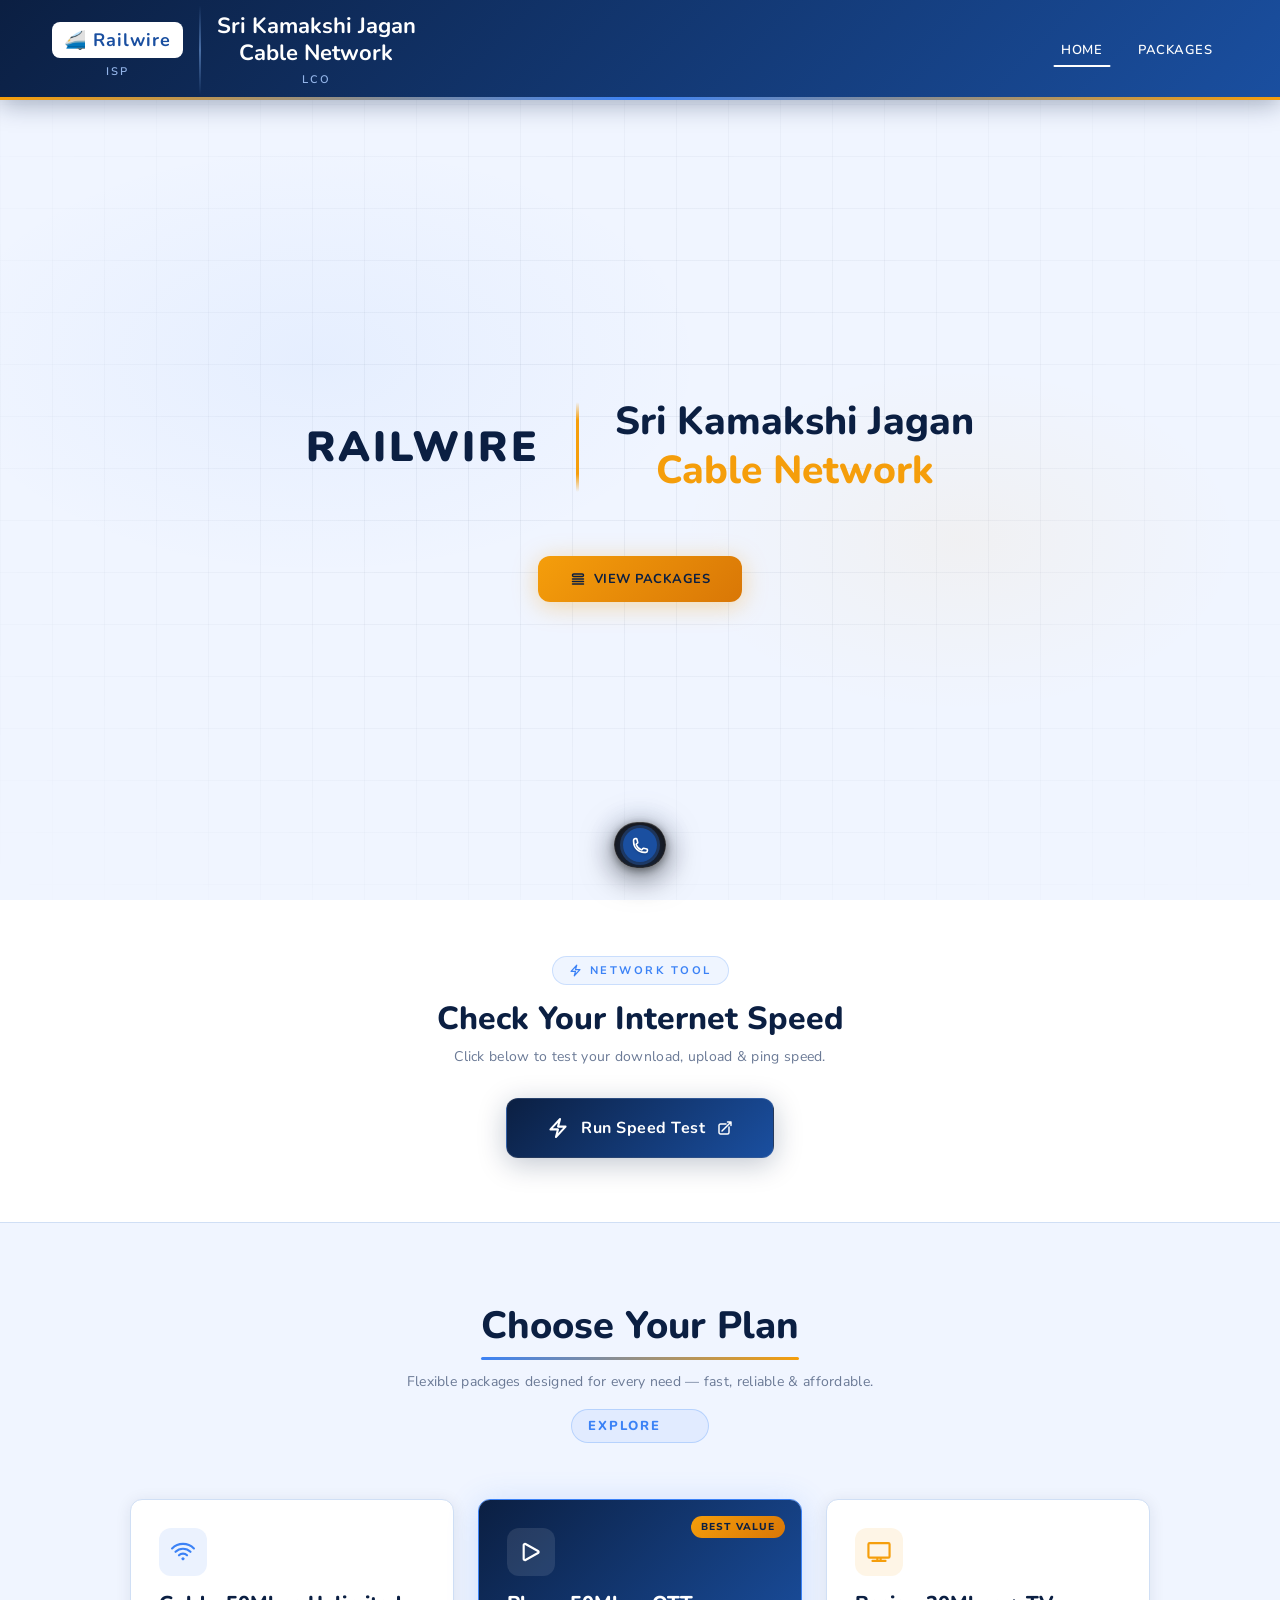
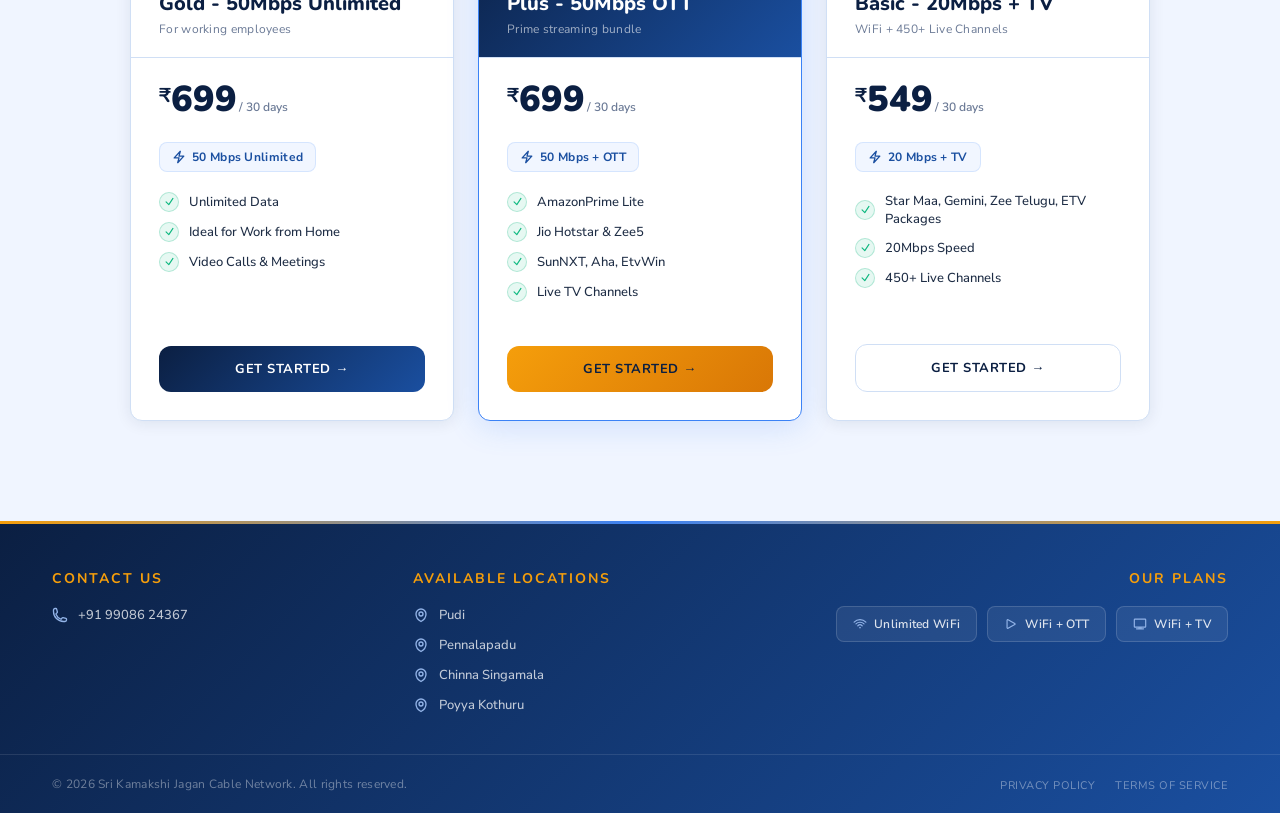
==== commit b0b1f9f2: "Update index.html" ====
--- a/index.html
+++ b/index.html
@@ -910,12 +910,6 @@
       }
       .nav-links li:last-child a { border-bottom: none; }
       .nav-links li a::after { display: none; }
-      .nav-login-btn {
-        margin: 10px 24px 0 !important;
-        border-radius: 10px !important;
-        text-align: center !important;
-        display: block !important;
-      }
 
       /* ── HERO ── */
       .hero {
@@ -1139,9 +1133,6 @@
       <li>
         <a href="packages.html">Packages</a>
       </li>
-      <li>
-        <a href="https://skjcn.github.io/login/" class="nav-login-btn">User space</a>
-      </li>
     </ul>
   </nav>
 
@@ -1217,12 +1208,6 @@
               <path stroke-linecap="round" stroke-linejoin="round" d="M3.75 12h16.5m-16.5 3.75h16.5M3.75 19.5h16.5M5.625 4.5h12.75a1.875 1.875 0 010 3.75H5.625a1.875 1.875 0 010-3.75z"/>
             </svg>
             View Packages
-          </a>
-          <a href="https://skjcn.github.io/login/" class="btn-ghost">
-            <svg width="16" height="16" viewBox="0 0 24 24" fill="none" stroke="currentColor" stroke-width="2.2">
-              <path stroke-linecap="round" stroke-linejoin="round" d="M15.75 9V5.25A2.25 2.25 0 0013.5 3h-6a2.25 2.25 0 00-2.25 2.25v13.5A2.25 2.25 0 007.5 21h6a2.25 2.25 0 002.25-2.25V15M12 9l-3 3m0 0l3 3m-3-3h12.75"/>
-            </svg>
-            User Space
           </a>
         </div>
 
--- a/index.css
+++ b/index.css
@@ -176,18 +176,6 @@
       transform: translateX(-50%) scaleX(1);
     }
 
-    .nav-login-btn {
-      background: linear-gradient(135deg, var(--accent), #d97706) !important;
-      color: var(--navy) !important;
-      font-weight: 700 !important;
-      border: none !important;
-      border-radius: 8px !important;
-    }
-
-    .nav-login-btn:hover { opacity: .9; }
-
-    .nav-login-btn::after { display: none !important; }
-
     .plan-card.featured .plan-header {
       background: linear-gradient(135deg, var(--navy) 0%, var(--blue) 100%);
     }
